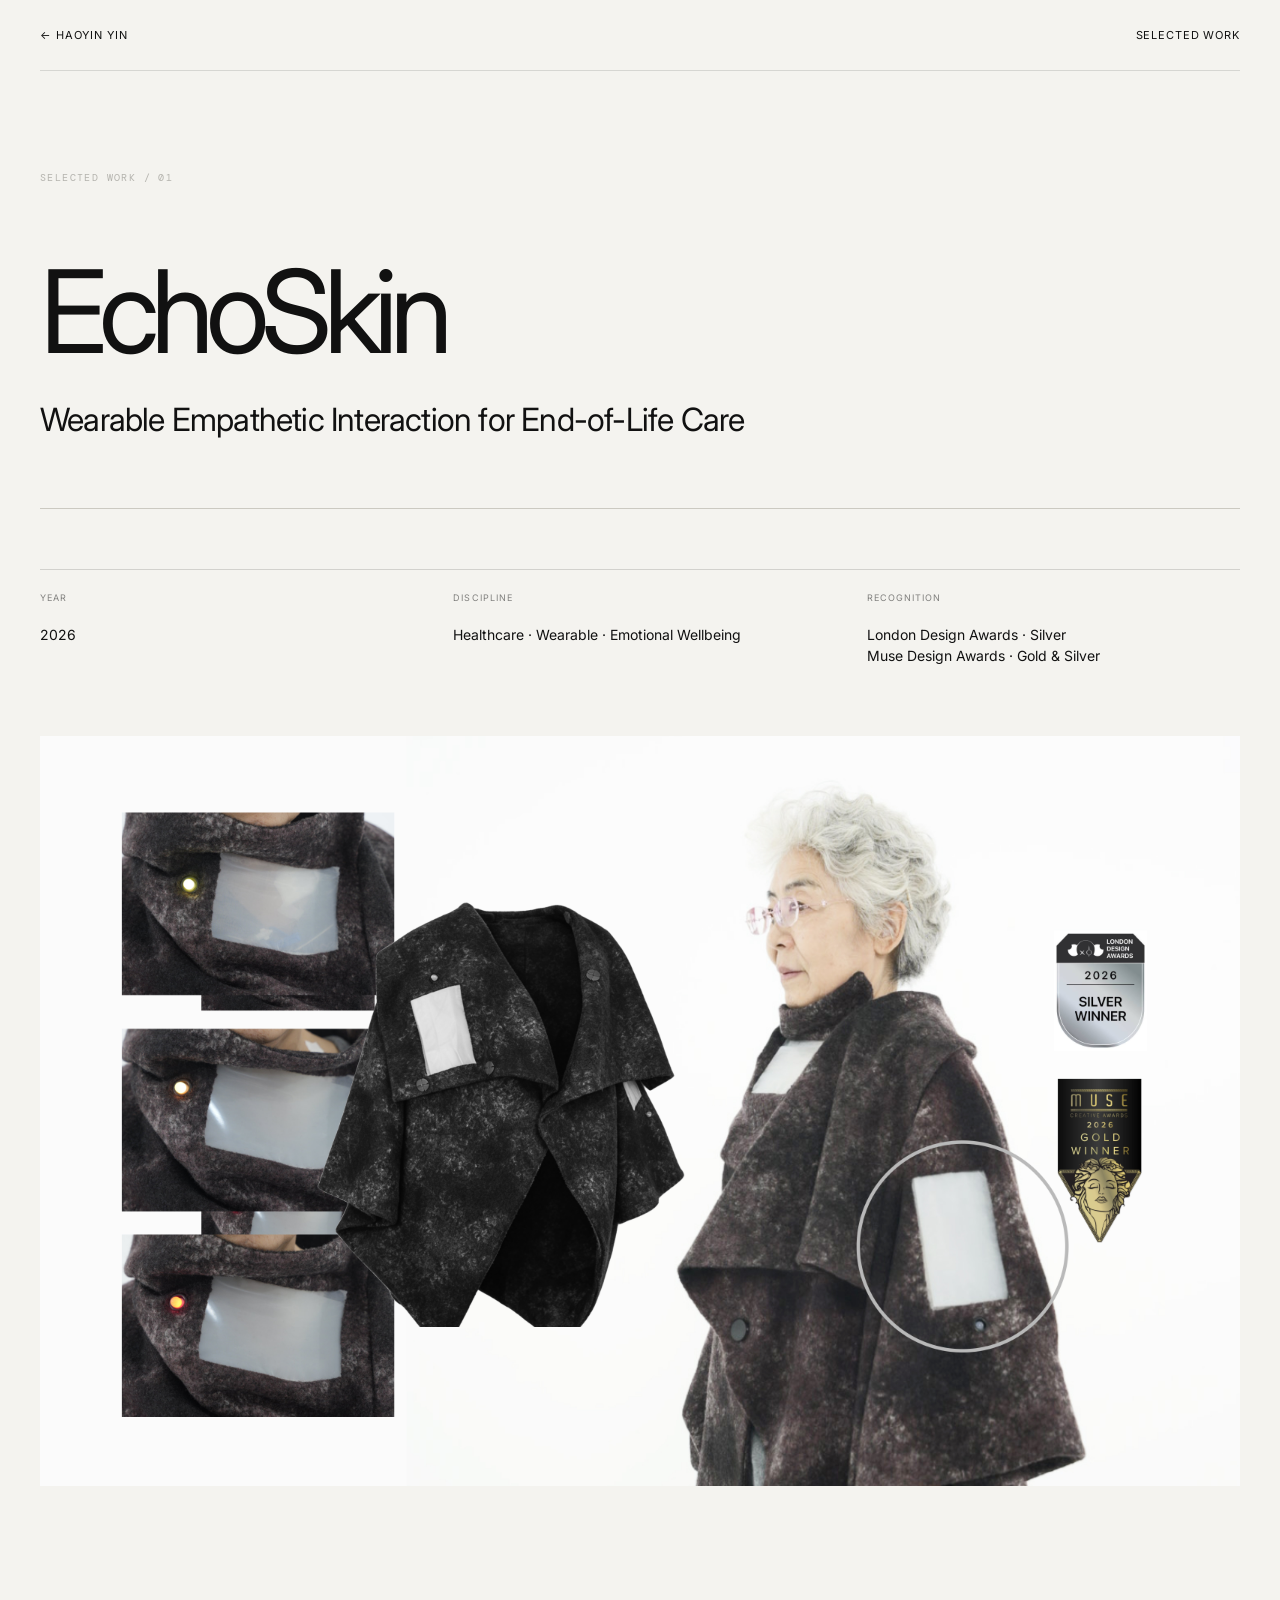
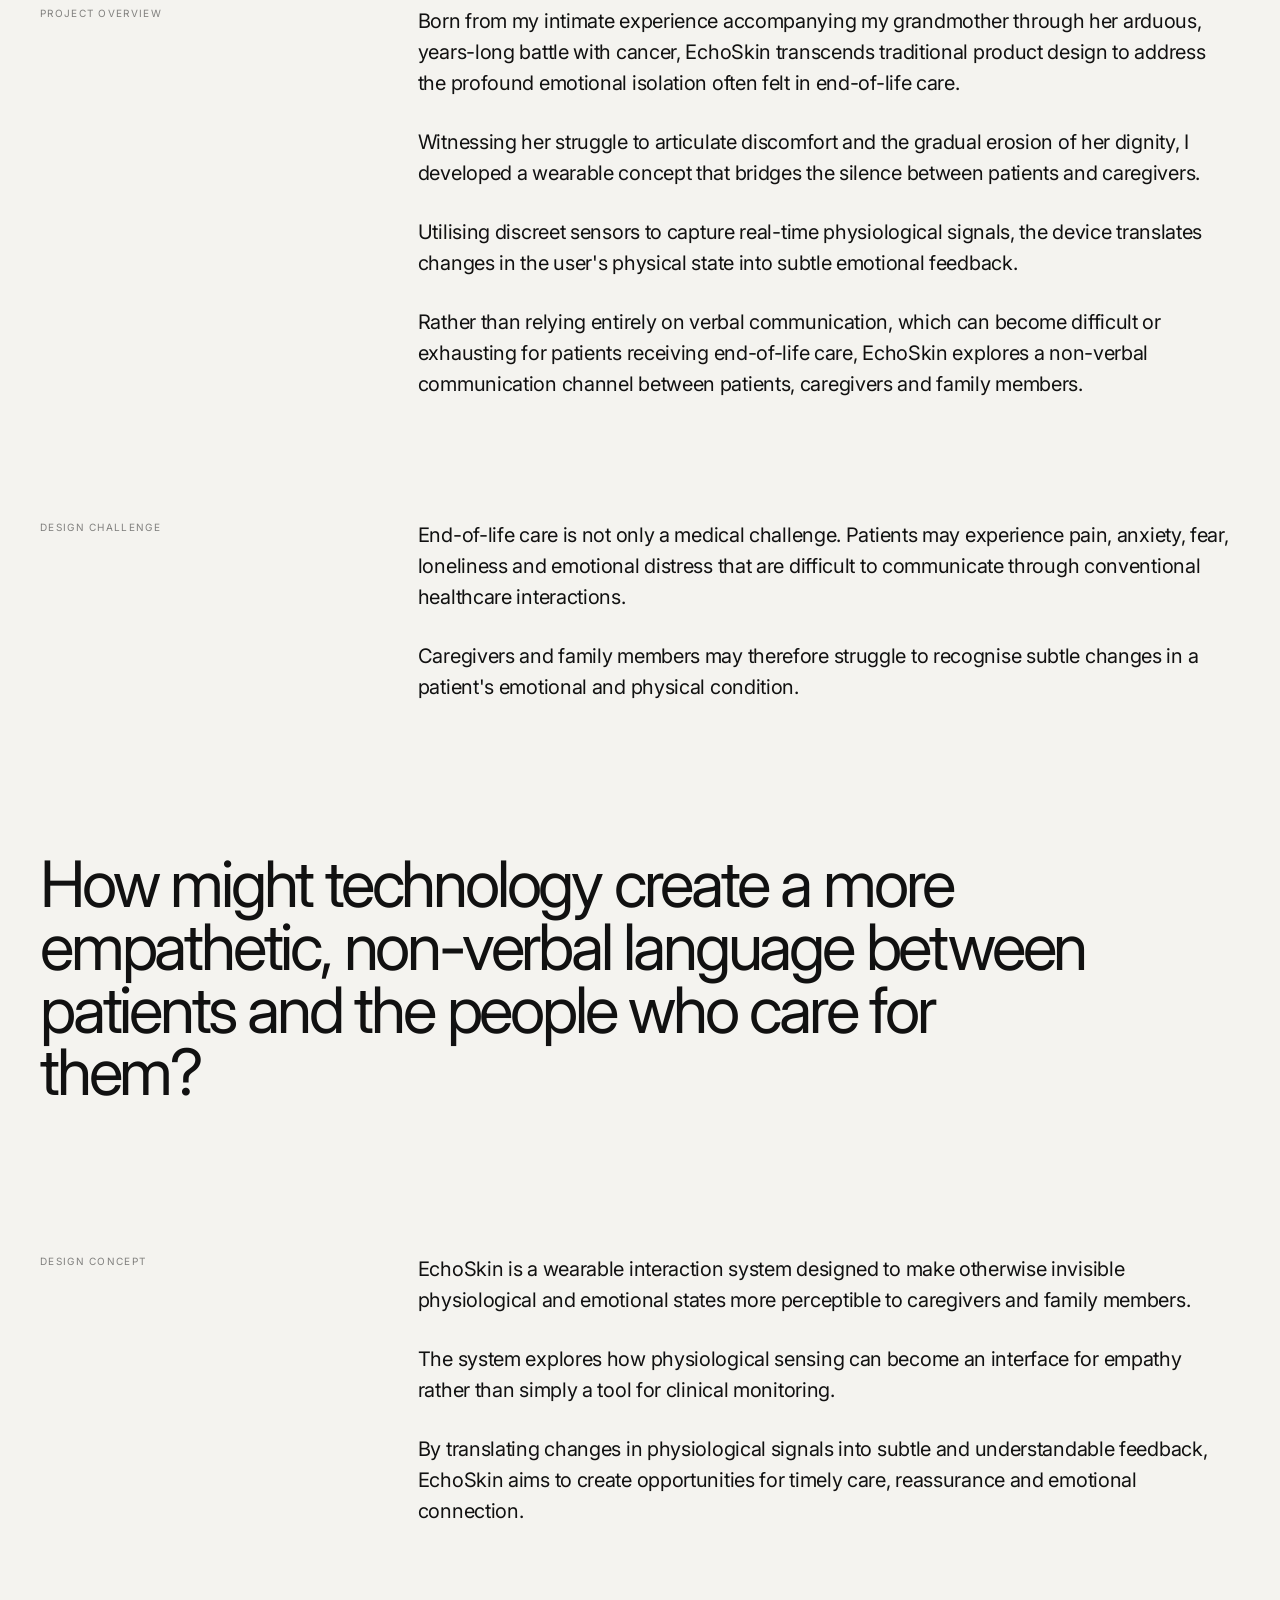
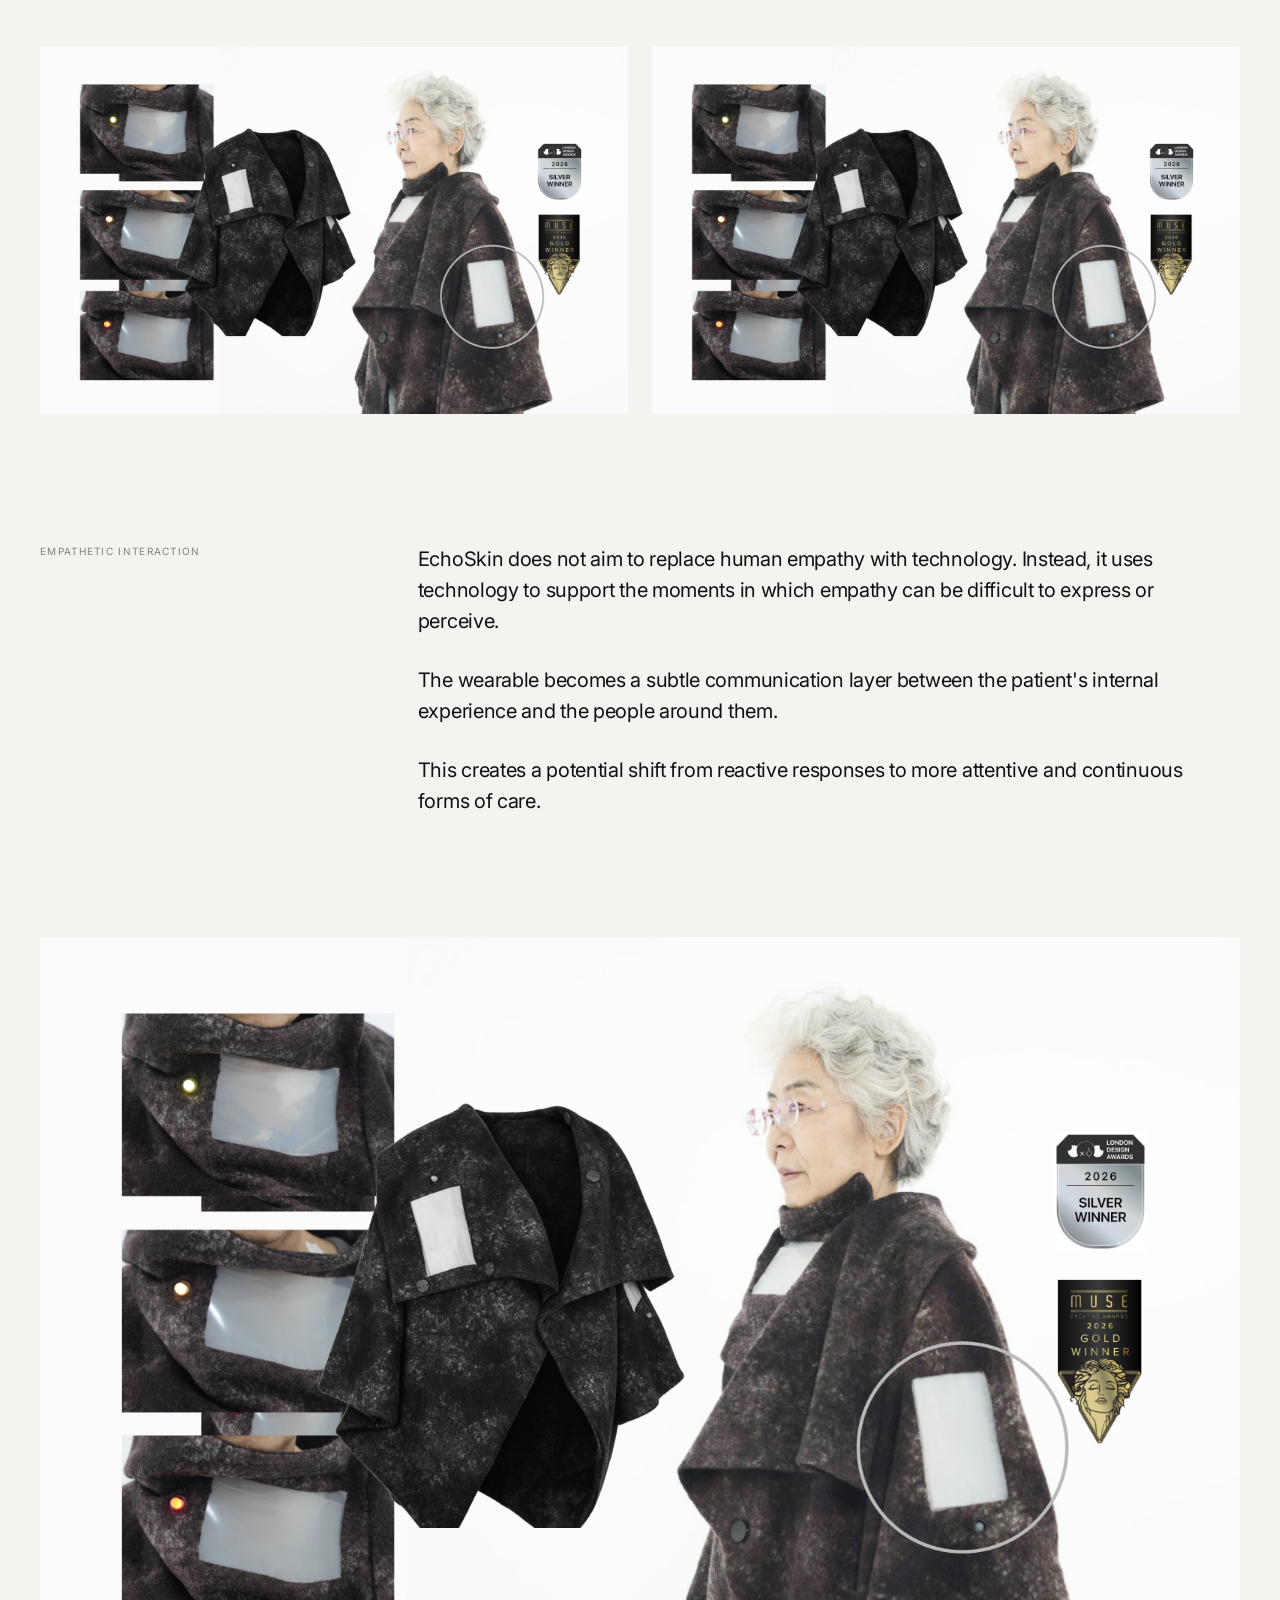
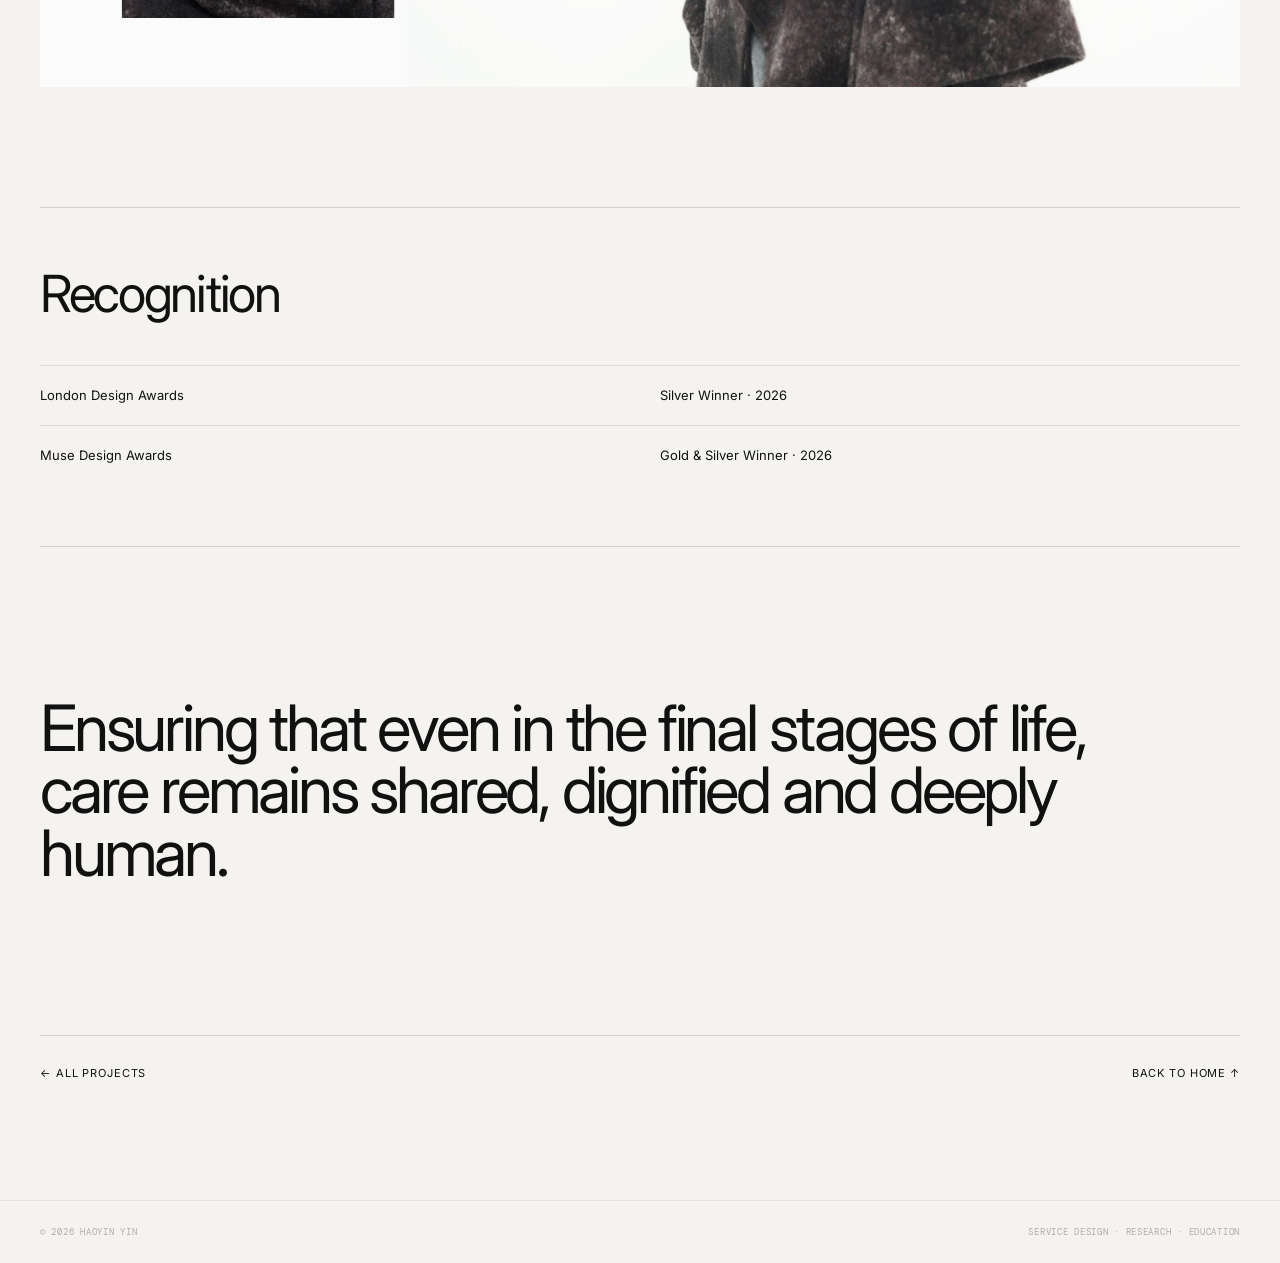
==== echoskin/index.html @ e7434b97 "Create index.html" ====
<!doctype html>
<html lang="en">

<head>

<meta charset="utf-8">

<meta name="viewport" content="width=device-width, initial-scale=1">

<title>EchoSkin — Haoyin Yin</title>

<meta
  name="description"
  content="EchoSkin — Wearable Empathetic Interaction for End-of-Life Care by Haoyin Yin."
>

<link rel="stylesheet" href="../styles.css">

<style>

/* =========================================================
   ECHOSKIN CASE STUDY
   ========================================================= */

* {
  box-sizing: border-box;
}

body {
  margin: 0;
}


/* =========================================================
   PAGE
   ========================================================= */

.case-study {
  max-width: 1440px;
  margin: 0 auto;
  padding: 0 40px 120px;
}


/* =========================================================
   NAVIGATION
   ========================================================= */

.case-nav {
  display: flex;
  justify-content: space-between;
  align-items: center;

  padding: 28px 0;

  border-bottom: 1px solid rgba(0,0,0,.12);
}

.case-nav a {
  color: inherit;
  text-decoration: none;

  font-size: 11px;
  letter-spacing: .08em;
  text-transform: uppercase;

  transition: opacity .25s ease;
}

.case-nav a:hover {
  opacity: .45;
}


/* =========================================================
   HERO
   ========================================================= */

.case-hero {
  padding: 100px 0 70px;
}

.case-label {
  margin: 0 0 28px;

  font-size: 10px;
  line-height: 1.4;

  letter-spacing: .14em;
  text-transform: uppercase;

  opacity: .5;
}

.case-title {
  max-width: 1100px;

  margin: 0;

  font-size: clamp(64px, 10vw, 150px);
  line-height: .86;

  font-weight: 400;

  letter-spacing: -.065em;
}

.case-subtitle {
  max-width: 760px;

  margin: 38px 0 0;

  font-size: clamp(22px, 2.5vw, 36px);
  line-height: 1.15;

  letter-spacing: -.025em;
}


/* =========================================================
   PROJECT META
   ========================================================= */

.case-meta {

  display: grid;

  grid-template-columns:
    repeat(3, minmax(0, 1fr));

  gap: 40px;

  padding-top: 22px;

  margin-bottom: 70px;

  border-top: 1px solid rgba(0,0,0,.14);
}

.case-meta-item span {

  display: block;

  margin-bottom: 10px;

  font-size: 9px;
  line-height: 1.4;

  letter-spacing: .12em;
  text-transform: uppercase;

  opacity: .5;
}

.case-meta-item p {

  margin: 0;

  font-size: 14px;
  line-height: 1.5;
}


/* =========================================================
   MAIN IMAGE
   ========================================================= */

.case-image {

  width: 100%;

  margin-bottom: 120px;

  overflow: hidden;

  background: #eee;
}

.case-image img {

  display: block;

  width: 100%;
  height: auto;
}


/* =========================================================
   CONTENT
   ========================================================= */

.case-content {

  display: grid;

  grid-template-columns:
    minmax(180px, .7fr)
    minmax(0, 2fr);

  gap: 90px;

  margin-bottom: 120px;
}

.case-heading {

  font-size: 10px;
  line-height: 1.4;

  letter-spacing: .13em;
  text-transform: uppercase;

  opacity: .5;
}

.case-body {

  max-width: 820px;
}

.case-body p {

  margin: 0 0 28px;

  font-size: 20px;
  line-height: 1.55;

  letter-spacing: -.015em;
}

.case-body p:last-child {
  margin-bottom: 0;
}


/* =========================================================
   LARGE STATEMENT
   ========================================================= */

.case-statement {

  max-width: 1050px;

  margin: 150px 0;

  font-size: clamp(36px, 5vw, 72px);
  line-height: .98;

  letter-spacing: -.05em;

  font-weight: 400;
}


/* =========================================================
   GALLERY
   ========================================================= */

.case-gallery {

  display: grid;

  grid-template-columns:
    repeat(2, minmax(0, 1fr));

  gap: 24px;

  margin: 80px 0 130px;
}

.case-gallery img {

  display: block;

  width: 100%;
  height: auto;

  background: #eee;
}


/* =========================================================
   FULL WIDTH IMAGE
   ========================================================= */

.case-full-image {

  width: 100%;

  margin: 120px 0;
}

.case-full-image img {

  display: block;

  width: 100%;
  height: auto;
}


/* =========================================================
   RECOGNITION
   ========================================================= */

.case-awards {

  padding: 60px 0;

  margin-top: 100px;

  border-top: 1px solid rgba(0,0,0,.14);
  border-bottom: 1px solid rgba(0,0,0,.14);
}

.case-awards h2 {

  margin: 0 0 45px;

  font-size: clamp(36px, 4vw, 58px);
  line-height: 1;

  font-weight: 400;

  letter-spacing: -.045em;
}

.case-award {

  display: grid;

  grid-template-columns:
    1fr 1fr;

  gap: 40px;

  padding: 20px 0;

  border-top: 1px solid rgba(0,0,0,.09);
}

.case-award span {

  font-size: 13px;
  line-height: 1.5;
}


/* =========================================================
   FOOTER NAVIGATION
   ========================================================= */

.case-footer-nav {

  display: flex;

  justify-content: space-between;
  align-items: center;

  margin-top: 130px;

  padding-top: 30px;

  border-top: 1px solid rgba(0,0,0,.14);
}

.case-footer-nav a {

  color: inherit;

  text-decoration: none;

  font-size: 11px;

  letter-spacing: .08em;
  text-transform: uppercase;

  transition: opacity .25s ease;
}

.case-footer-nav a:hover {
  opacity: .45;
}


/* =========================================================
   MOBILE
   ========================================================= */

@media (max-width: 800px) {

  .case-study {
    padding: 0 20px 80px;
  }

  .case-nav {
    padding: 22px 0;
  }

  .case-hero {
    padding: 65px 0 55px;
  }

  .case-title {
    font-size: clamp(58px, 18vw, 100px);
  }

  .case-subtitle {
    margin-top: 28px;
    font-size: 22px;
  }

  .case-meta {

    grid-template-columns: 1fr;

    gap: 24px;

    margin-bottom: 50px;
  }

  .case-content {

    grid-template-columns: 1fr;

    gap: 25px;

    margin-bottom: 80px;
  }

  .case-body p {
    font-size: 17px;
  }

  .case-statement {
    margin: 90px 0;

    font-size: 40px;
  }

  .case-gallery {
    grid-template-columns: 1fr;

    gap: 16px;

    margin: 60px 0 80px;
  }

  .case-full-image {
    margin: 80px 0;
  }

  .case-awards {
    margin-top: 80px;
  }

  .case-award {
    grid-template-columns: 1fr;
    gap: 8px;
  }

  .case-footer-nav {
    margin-top: 80px;
  }

}


/* =========================================================
   FOOTER
   ========================================================= */

footer {

  display: flex;

  justify-content: space-between;

  padding: 25px 40px;

  border-top: 1px solid rgba(0,0,0,.12);

  font-size: 9px;

  letter-spacing: .08em;

  text-transform: uppercase;

  opacity: .55;
}

@media (max-width: 800px) {

  footer {

    padding: 20px;

    flex-direction: column;

    gap: 8px;
  }

}

</style>

</head>


<body>


<main class="case-study">


<!-- =========================================================
     NAVIGATION
     ========================================================= -->

<nav class="case-nav">

  <a href="../index.html">
    ← HAOYIN YIN
  </a>

  <a href="../index.html#work">
    Selected Work
  </a>

</nav>


<!-- =========================================================
     HERO
     ========================================================= -->

<section class="case-hero">

  <p class="case-label">
    Selected Work / 01
  </p>

  <h1 class="case-title">
    EchoSkin
  </h1>

  <p class="case-subtitle">
    Wearable Empathetic Interaction for End-of-Life Care
  </p>

</section>


<!-- =========================================================
     PROJECT INFORMATION
     ========================================================= -->

<section class="case-meta">

  <div class="case-meta-item">

    <span>Year</span>

    <p>2026</p>

  </div>


  <div class="case-meta-item">

    <span>Discipline</span>

    <p>
      Healthcare · Wearable · Emotional Wellbeing
    </p>

  </div>


  <div class="case-meta-item">

    <span>Recognition</span>

    <p>
      London Design Awards · Silver<br>
      Muse Design Awards · Gold &amp; Silver
    </p>

  </div>

</section>


<!-- =========================================================
     HERO IMAGE
     ========================================================= -->

<div class="case-image">

  <img
    src="../assets/echoskin.jpg"
    alt="EchoSkin"
  >

</div>


<!-- =========================================================
     PROJECT OVERVIEW
     ========================================================= -->

<section class="case-content">

  <div class="case-heading">
    Project Overview
  </div>


  <div class="case-body">

    <p>
      Born from my intimate experience accompanying my grandmother through her arduous, years-long battle with cancer, EchoSkin transcends traditional product design to address the profound emotional isolation often felt in end-of-life care.
    </p>

    <p>
      Witnessing her struggle to articulate discomfort and the gradual erosion of her dignity, I developed a wearable concept that bridges the silence between patients and caregivers.
    </p>

    <p>
      Utilising discreet sensors to capture real-time physiological signals, the device translates changes in the user's physical state into subtle emotional feedback.
    </p>

    <p>
      Rather than relying entirely on verbal communication, which can become difficult or exhausting for patients receiving end-of-life care, EchoSkin explores a non-verbal communication channel between patients, caregivers and family members.
    </p>

  </div>

</section>


<!-- =========================================================
     DESIGN CHALLENGE
     ========================================================= -->

<section class="case-content">

  <div class="case-heading">
    Design Challenge
  </div>


  <div class="case-body">

    <p>
      End-of-life care is not only a medical challenge. Patients may experience pain, anxiety, fear, loneliness and emotional distress that are difficult to communicate through conventional healthcare interactions.
    </p>

    <p>
      Caregivers and family members may therefore struggle to recognise subtle changes in a patient's emotional and physical condition.
    </p>

  </div>

</section>


<!-- =========================================================
     KEY QUESTION
     ========================================================= -->

<p class="case-statement">

  How might technology create a more empathetic,
  non-verbal language between patients and the
  people who care for them?

</p>


<!-- =========================================================
     DESIGN CONCEPT
     ========================================================= -->

<section class="case-content">

  <div class="case-heading">
    Design Concept
  </div>


  <div class="case-body">

    <p>
      EchoSkin is a wearable interaction system designed to make otherwise invisible physiological and emotional states more perceptible to caregivers and family members.
    </p>

    <p>
      The system explores how physiological sensing can become an interface for empathy rather than simply a tool for clinical monitoring.
    </p>

    <p>
      By translating changes in physiological signals into subtle and understandable feedback, EchoSkin aims to create opportunities for timely care, reassurance and emotional connection.
    </p>

  </div>

</section>


<!-- =========================================================
     VISUAL DEVELOPMENT
     ========================================================= -->

<section class="case-gallery">

  <img
    src="../assets/echoskin.jpg"
    alt="EchoSkin design development"
  >

  <img
    src="../assets/echoskin.jpg"
    alt="EchoSkin wearable concept"
  >

</section>


<!-- =========================================================
     EMPATHETIC INTERACTION
     ========================================================= -->

<section class="case-content">

  <div class="case-heading">
    Empathetic Interaction
  </div>


  <div class="case-body">

    <p>
      EchoSkin does not aim to replace human empathy with technology. Instead, it uses technology to support the moments in which empathy can be difficult to express or perceive.
    </p>

    <p>
      The wearable becomes a subtle communication layer between the patient's internal experience and the people around them.
    </p>

    <p>
      This creates a potential shift from reactive responses to more attentive and continuous forms of care.
    </p>

  </div>

</section>


<!-- =========================================================
     FULL WIDTH VISUAL
     ========================================================= -->

<div class="case-full-image">

  <img
    src="../assets/echoskin.jpg"
    alt="EchoSkin final concept"
  >

</div>


<!-- =========================================================
     RECOGNITION
     ========================================================= -->

<section class="case-awards">

  <h2>
    Recognition
  </h2>


  <div class="case-award">

    <span>
      London Design Awards
    </span>

    <span>
      Silver Winner · 2026
    </span>

  </div>


  <div class="case-award">

    <span>
      Muse Design Awards
    </span>

    <span>
      Gold &amp; Silver Winner · 2026
    </span>

  </div>

</section>


<!-- =========================================================
     CLOSING STATEMENT
     ========================================================= -->

<p class="case-statement">

  Ensuring that even in the final stages of life,
  care remains shared, dignified and deeply human.

</p>


<!-- =========================================================
     FOOTER NAVIGATION
     ========================================================= -->

<div class="case-footer-nav">

  <a href="../index.html#work">
    ← All Projects
  </a>

  <a href="../index.html">
    Back to Home ↑
  </a>

</div>


</main>


<footer>

  <span>
    © <span id="year"></span> HAOYIN YIN
  </span>

  <span>
    Service Design · Research · Education
  </span>

</footer>


<script>

document.getElementById("year").textContent =
  new Date().getFullYear();

</script>


</body>

</html>
---- styles.css ----
@import url('https://fonts.googleapis.com/css2?family=DM+Mono:wght@400;500&family=Inter:wght@400;500;600;700&display=swap');
:root{--bg:#f4f3ef;--ink:#111;--muted:#77766f;--line:#cbc9c1;--pad:clamp(20px,4.5vw,72px)}
*{box-sizing:border-box}html{scroll-behavior:smooth}body{margin:0;background:var(--bg);color:var(--ink);font-family:Inter,Arial,sans-serif}a{color:inherit;text-decoration:none}
.header{position:sticky;top:0;z-index:20;display:flex;justify-content:space-between;align-items:center;padding:20px var(--pad);border-bottom:1px solid var(--line);background:rgba(244,243,239,.9);backdrop-filter:blur(14px)}.logo{font-size:13px;font-weight:700;letter-spacing:.08em}.header nav{display:flex;gap:26px;font:11px "DM Mono",monospace;text-transform:uppercase}.header nav a:hover,.link:hover{opacity:.55}
.hero{min-height:88vh;padding:clamp(90px,13vw,175px) var(--pad) 50px;border-bottom:1px solid var(--line);display:flex;flex-direction:column;justify-content:space-between}.label,.section-title span,.meta,.research-list>article>span,.timeline>div>span,.case-label{font:11px "DM Mono",monospace;letter-spacing:.06em;text-transform:uppercase;color:var(--muted)}
.hero h1{max-width:1180px;font-size:clamp(52px,8.2vw,122px);line-height:.92;letter-spacing:-.07em;font-weight:600;margin:48px 0 0}.hero-foot{display:flex;justify-content:space-between;align-items:end;gap:40px}.hero-foot p{max-width:570px;font-size:18px;line-height:1.45;margin:0}.hero-foot a,.link,.view{text-decoration:underline;text-underline-offset:5px;font-size:12px}
.section{padding:115px var(--pad);border-bottom:1px solid var(--line)}.section-title{display:grid;grid-template-columns:60px 1fr;margin-bottom:65px}.section-title h2{font-size:clamp(32px,4.4vw,58px);letter-spacing:-.045em;margin:0}.projects{display:grid;grid-template-columns:repeat(2,1fr);gap:90px 26px}
.project{display:block}.project-visual{aspect-ratio:4/3;background:#ddd;overflow:hidden;position:relative;margin-bottom:20px}.project-visual img{width:100%;height:100%;object-fit:cover;transition:transform .6s}.project:hover img{transform:scale(1.035)}.project-fallback{display:flex;align-items:flex-end;height:100%;padding:24px;font-size:clamp(30px,4vw,55px);letter-spacing:-.06em}.project-info .meta{display:flex;justify-content:space-between;gap:20px}.project-info h3{font-size:34px;letter-spacing:-.045em;margin:12px 0 3px}.project-info h4{font-size:16px;font-weight:500;margin:0 0 14px}.project-info p{max-width:650px;color:var(--muted);line-height:1.5;margin:0 0 18px}.view{font-size:11px}
.dark{background:#111;color:#f4f3ef}.dark .section-title span{color:#999}.research-intro{display:grid;grid-template-columns:1fr 1fr;gap:10vw;margin-bottom:80px}.research-intro h3{font-size:clamp(32px,4vw,58px);line-height:1;letter-spacing:-.05em;margin:0}.research-intro p{color:#aaa;line-height:1.6;max-width:540px;margin:0}.research-list{border-top:1px solid #444}.research-list article{display:grid;grid-template-columns:60px 1fr;gap:30px;padding:34px 0;border-bottom:1px solid #444}.research-list h3{font-size:28px;letter-spacing:-.035em;margin:0 0 10px}.research-list p{color:#aaa;line-height:1.5;max-width:650px;margin:0}
.two-col{display:grid;grid-template-columns:1.15fr .85fr;gap:10vw}.statement{font-size:clamp(30px,4.1vw,57px);line-height:1.02;letter-spacing:-.05em;margin:0}.body{color:var(--muted);line-height:1.6}.body p{margin-top:0;margin-bottom:24px}.timeline{display:grid;grid-template-columns:1fr 1fr;gap:10vw;border-top:1px solid var(--line);margin-top:110px;padding-top:30px}.timeline h3{font-size:18px;margin:40px 0 4px}.timeline p{color:var(--muted);margin:0}.teaching{background:#e2e1db}.cv{display:flex;justify-content:space-between;gap:60px;align-items:end}.cv h2{font-size:clamp(30px,4vw,55px);letter-spacing:-.045em;max-width:750px;margin:15px 0 0}.cv-links{display:flex;flex-direction:column;gap:14px;white-space:nowrap}.cv-links a{text-decoration:underline;text-underline-offset:5px}.contact-heading{font-size:clamp(48px,7.5vw,105px);line-height:.95;letter-spacing:-.065em;max-width:1100px;margin:75px 0}.contact-links{display:flex;gap:35px;flex-wrap:wrap}.contact-links a{text-decoration:underline;text-underline-offset:5px}
footer{display:flex;justify-content:space-between;padding:22px var(--pad);font:10px "DM Mono",monospace;text-transform:uppercase;color:var(--muted)}
/* Case studies */
.case-hero{padding:100px var(--pad) 80px;border-bottom:1px solid var(--line)}.case-back{font:11px "DM Mono",monospace;text-transform:uppercase;text-decoration:underline;text-underline-offset:5px}.case-hero h1{font-size:clamp(55px,9vw,125px);line-height:.9;letter-spacing:-.07em;max-width:1200px;margin:75px 0 35px}.case-subtitle{font-size:clamp(20px,2.3vw,30px);max-width:750px;line-height:1.3}.case-meta{display:flex;gap:45px;flex-wrap:wrap;margin-top:60px}.case-meta div{display:flex;flex-direction:column;gap:9px}.case-visual{margin:0 var(--pad);aspect-ratio:16/8;background:#ddd;display:flex;align-items:end;padding:30px;font-size:clamp(35px,6vw,80px);letter-spacing:-.06em}.case-visual img{width:100%;height:100%;object-fit:cover}.case-section{max-width:1150px;margin:auto;padding:100px var(--pad);border-bottom:1px solid var(--line)}.case-section h2{font-size:clamp(30px,4vw,52px);letter-spacing:-.045em;margin:0 0 35px}.case-section p{font-size:18px;line-height:1.65;color:#555;max-width:800px}.case-grid{display:grid;grid-template-columns:1fr 1fr;gap:70px}.case-grid h3{font-size:22px;margin:0 0 15px}.case-grid p{font-size:16px}.quote{font-size:clamp(30px,4vw,52px)!important;line-height:1.05!important;letter-spacing:-.04em;color:var(--ink)!important}.next-project{display:flex;justify-content:space-between;align-items:end;padding:80px var(--pad)}.next-project h2{font-size:clamp(38px,6vw,80px);letter-spacing:-.06em;margin:12px 0 0}.next-project a{text-decoration:underline;text-underline-offset:5px}
@media(max-width:720px){.header nav{gap:12px}.hero{min-height:80vh}.hero h1{margin-top:40px}.hero-foot,.cv{display:block}.hero-foot p{font-size:16px;margin-bottom:24px}.section{padding:78px var(--pad)}.section-title{grid-template-columns:38px 1fr;margin-bottom:45px}.projects,.research-intro,.two-col,.timeline,.case-grid{grid-template-columns:1fr;gap:55px}.projects{gap:65px}.project-info h3{font-size:29px}.research-intro{margin-bottom:55px}.research-list article{grid-template-columns:35px 1fr;gap:15px}.timeline{margin-top:70px}.cv-links{margin-top:35px}.contact-heading{margin:55px 0}.contact-links{flex-direction:column;gap:18px}footer{display:block;line-height:1.8}.case-hero{padding:65px var(--pad) 55px}.case-hero h1{margin:55px 0 25px}.case-visual{margin:0 var(--pad);aspect-ratio:4/3;padding:20px}.case-section{padding:70px var(--pad)}.next-project{display:block}.next-project a{display:inline-block;margin-top:25px}}
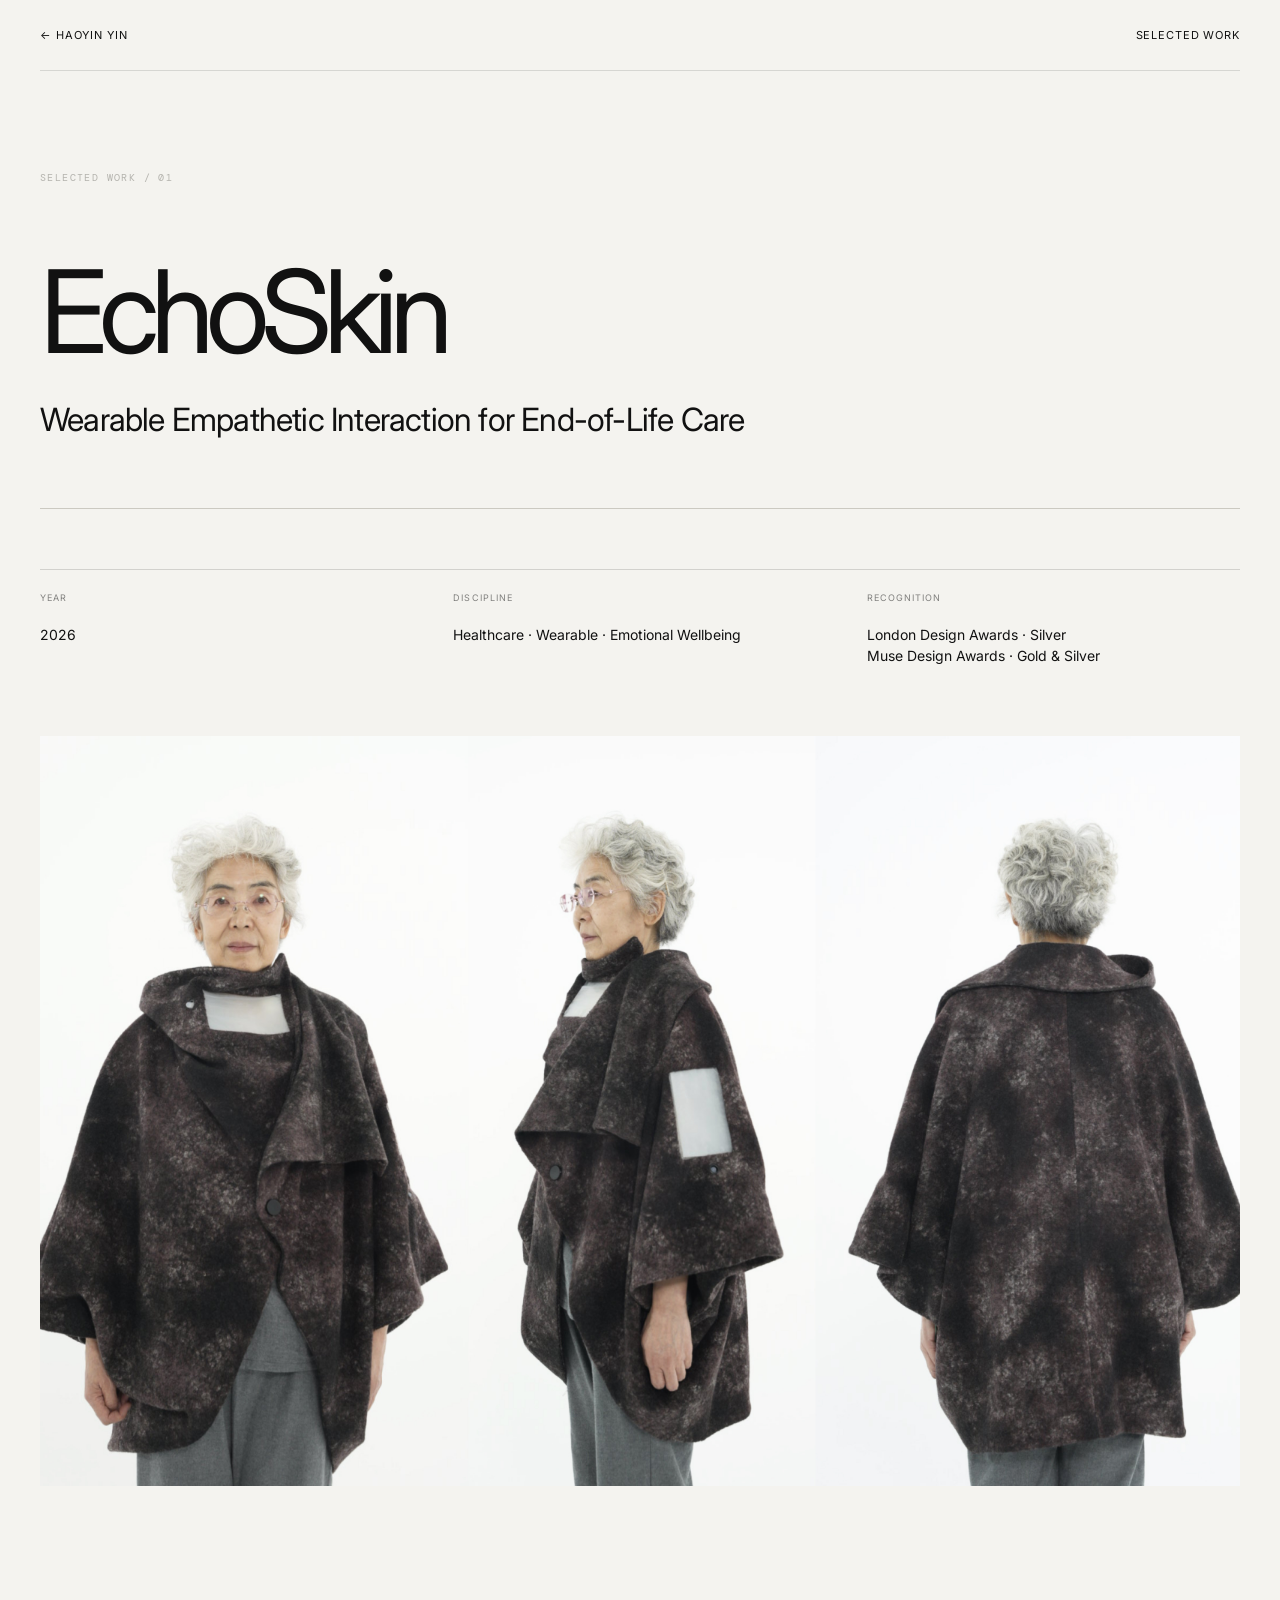
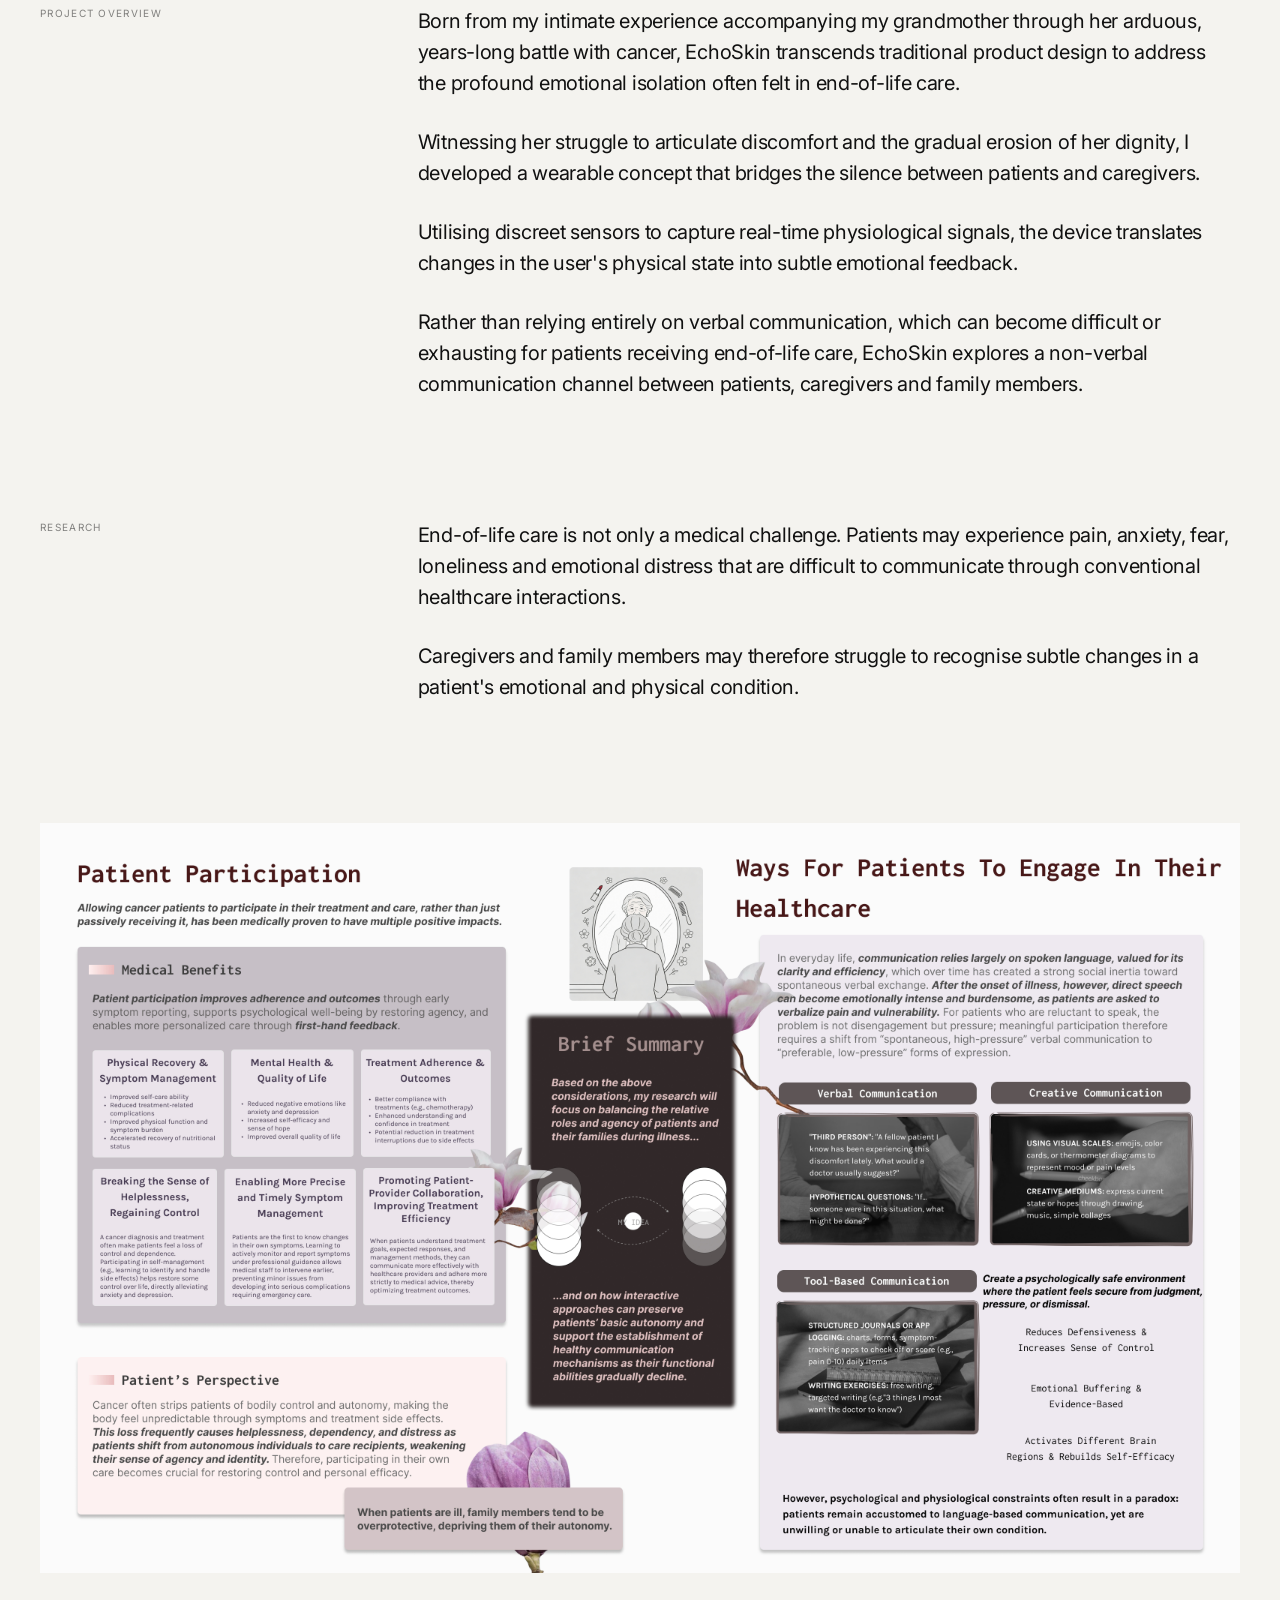
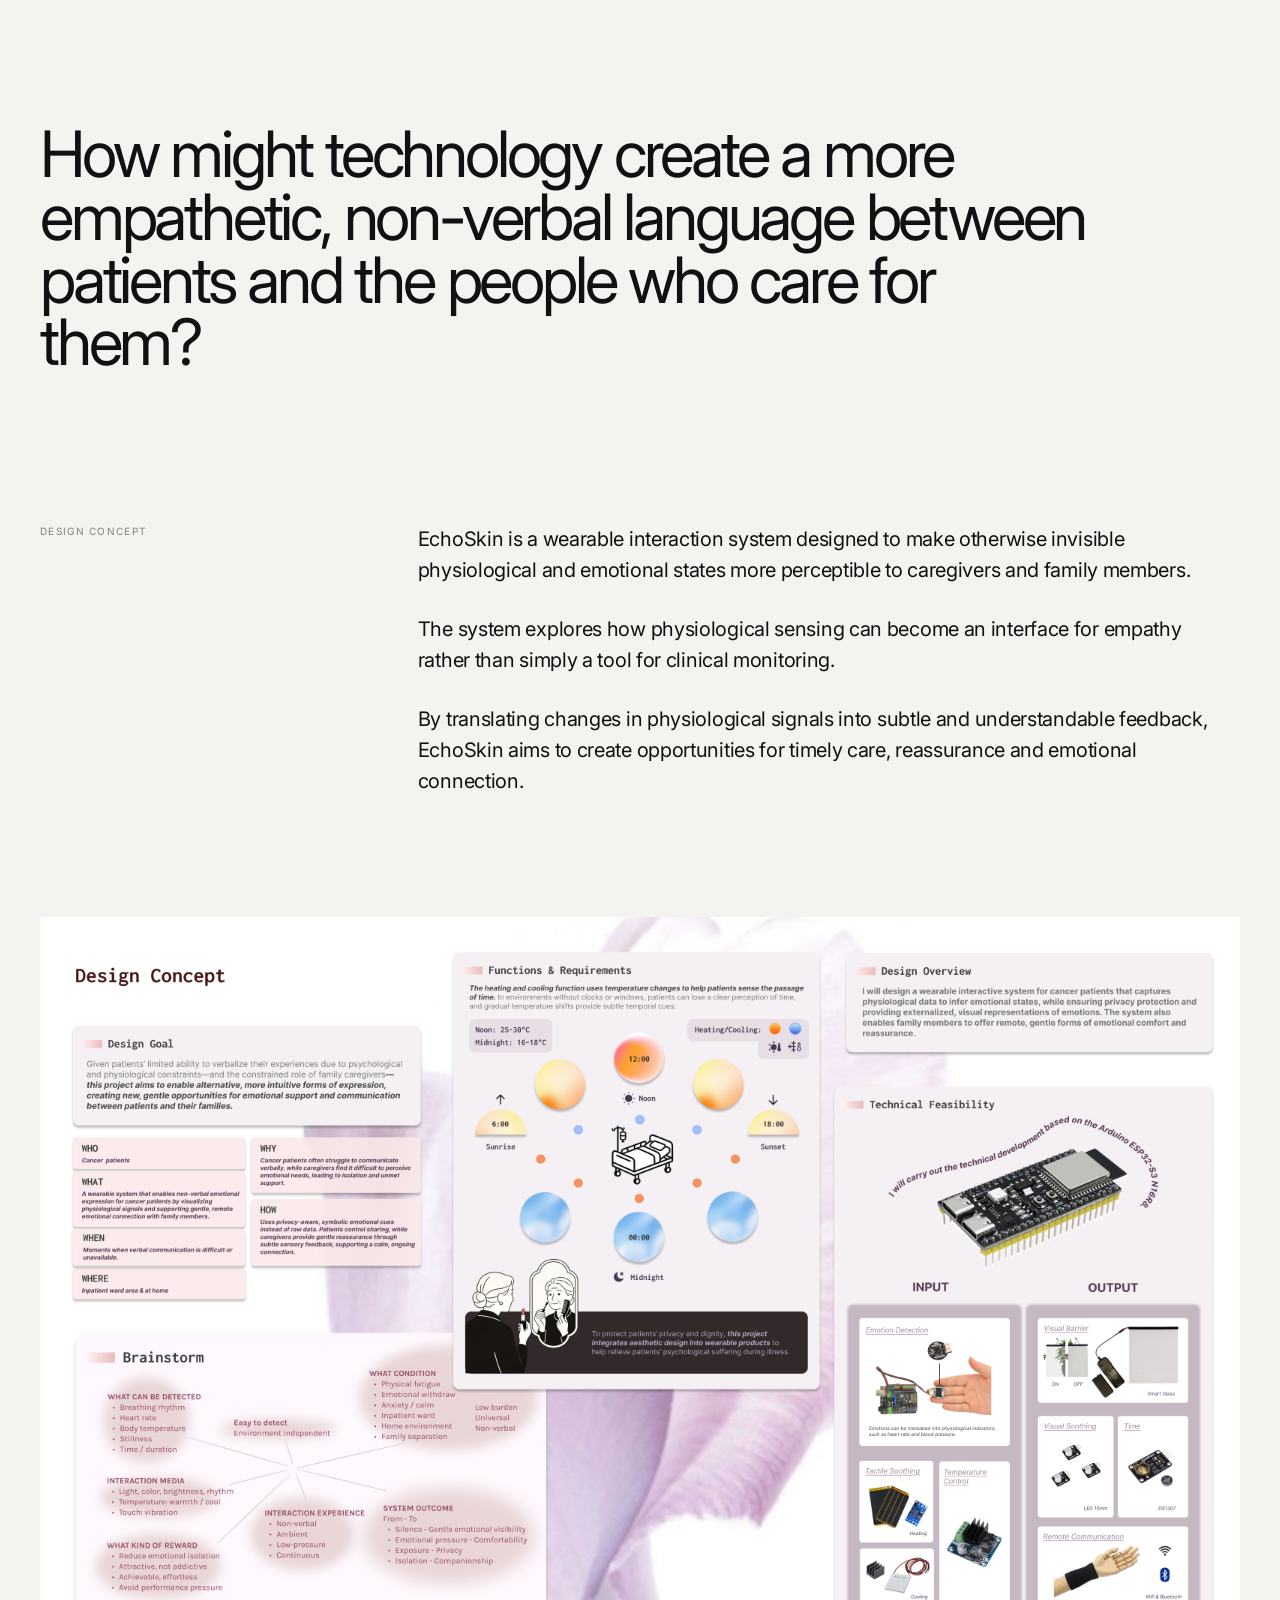
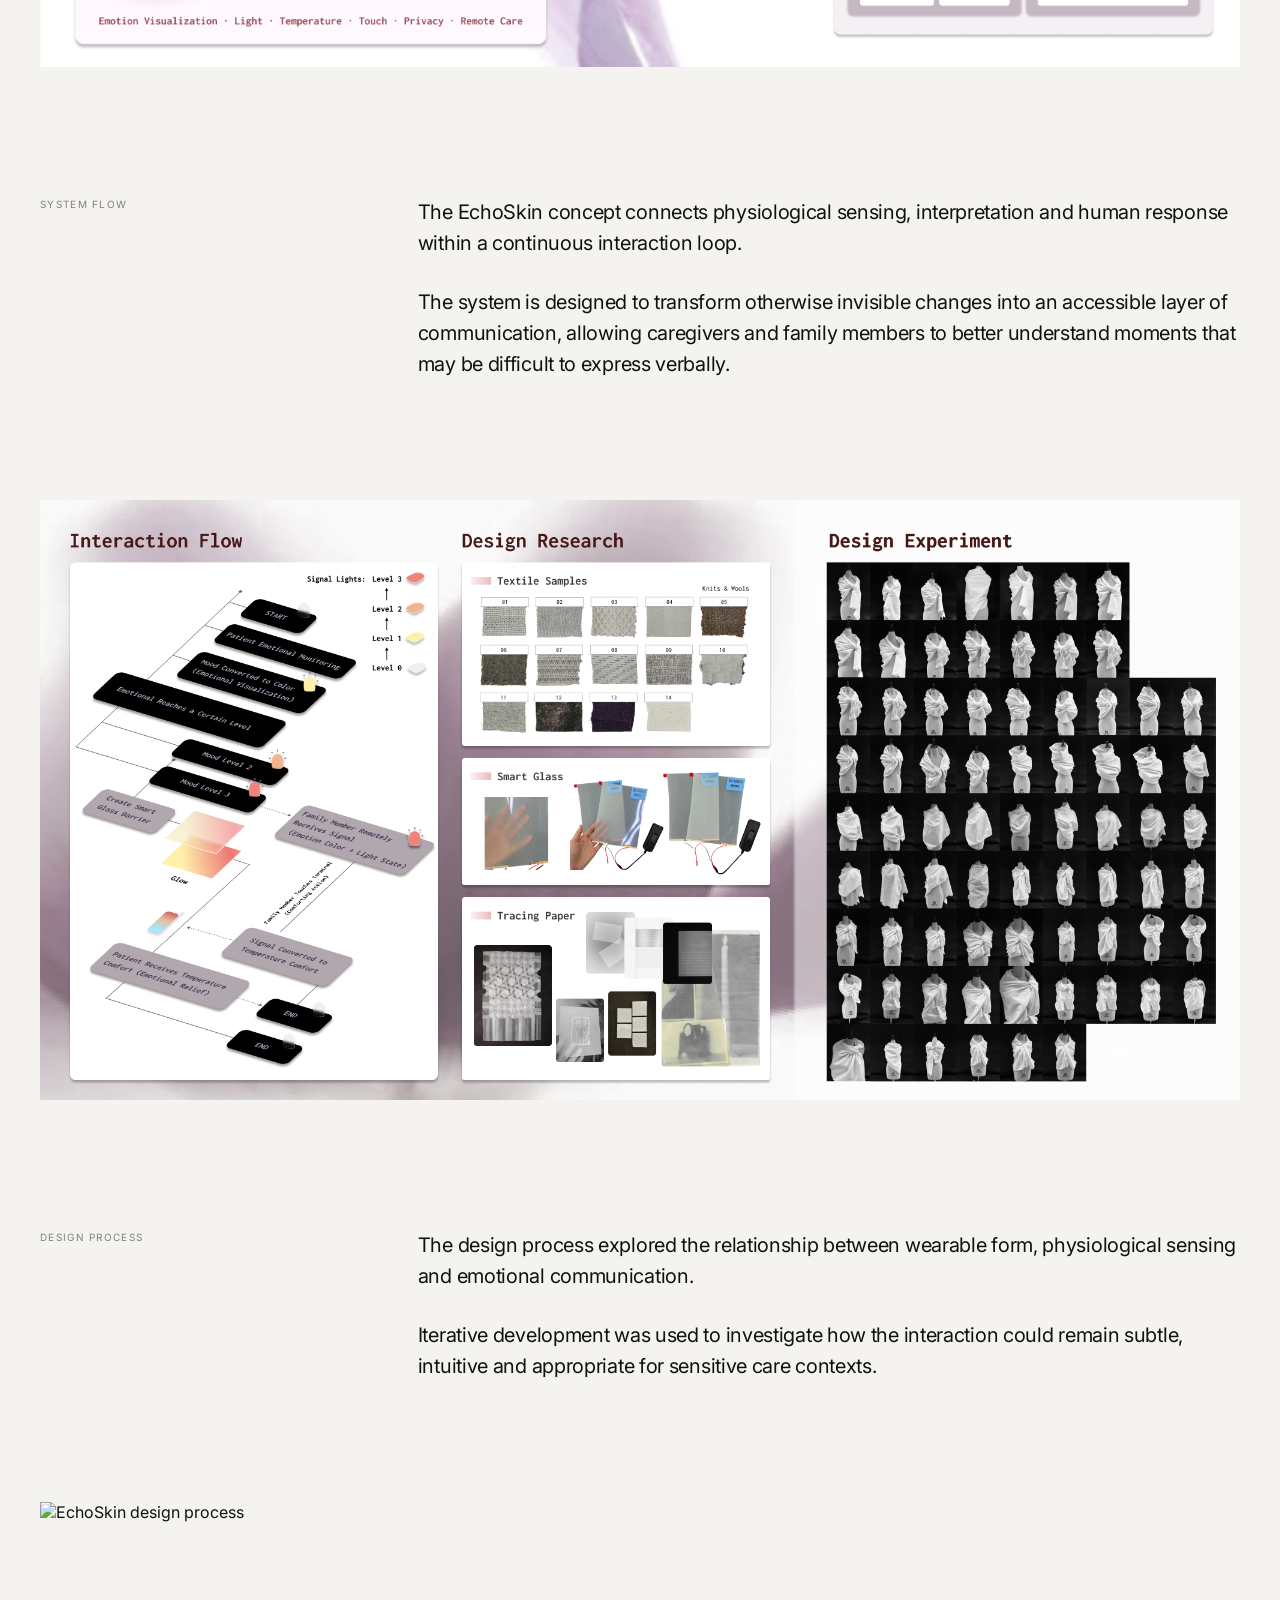
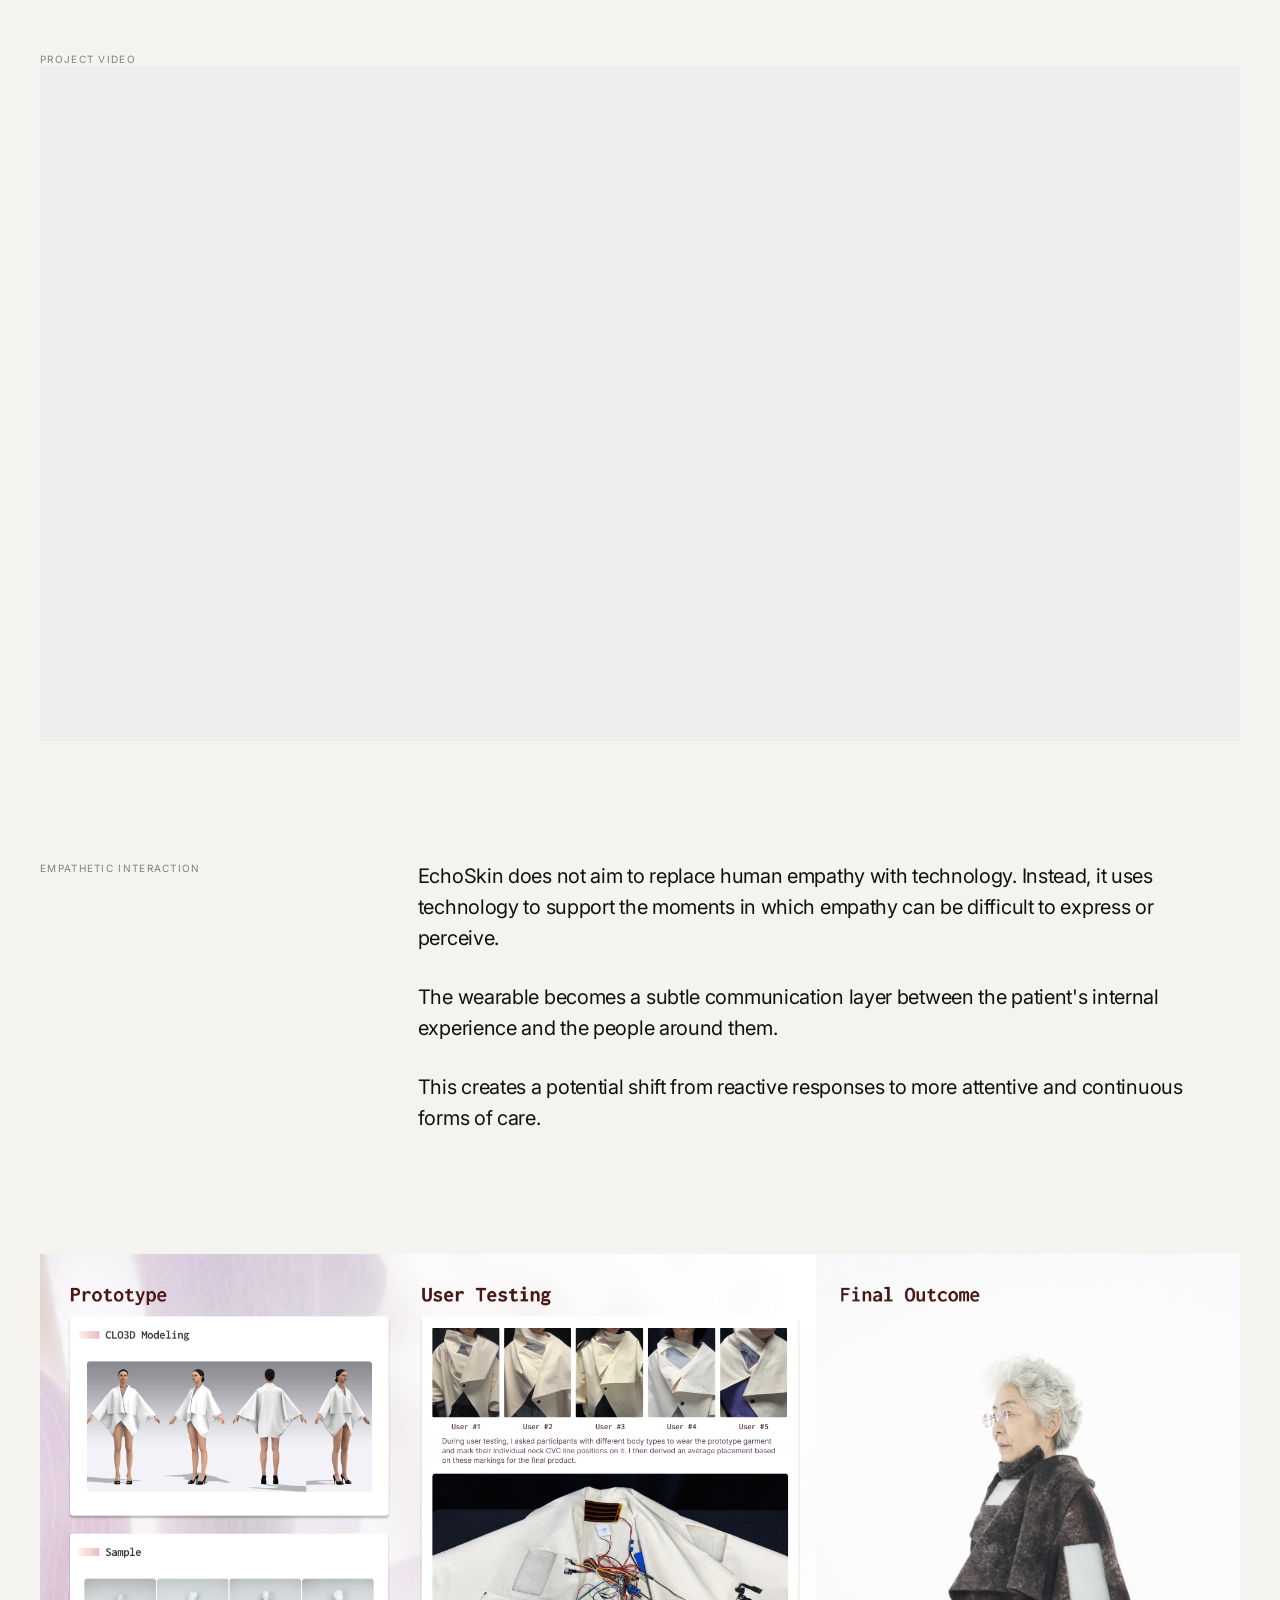
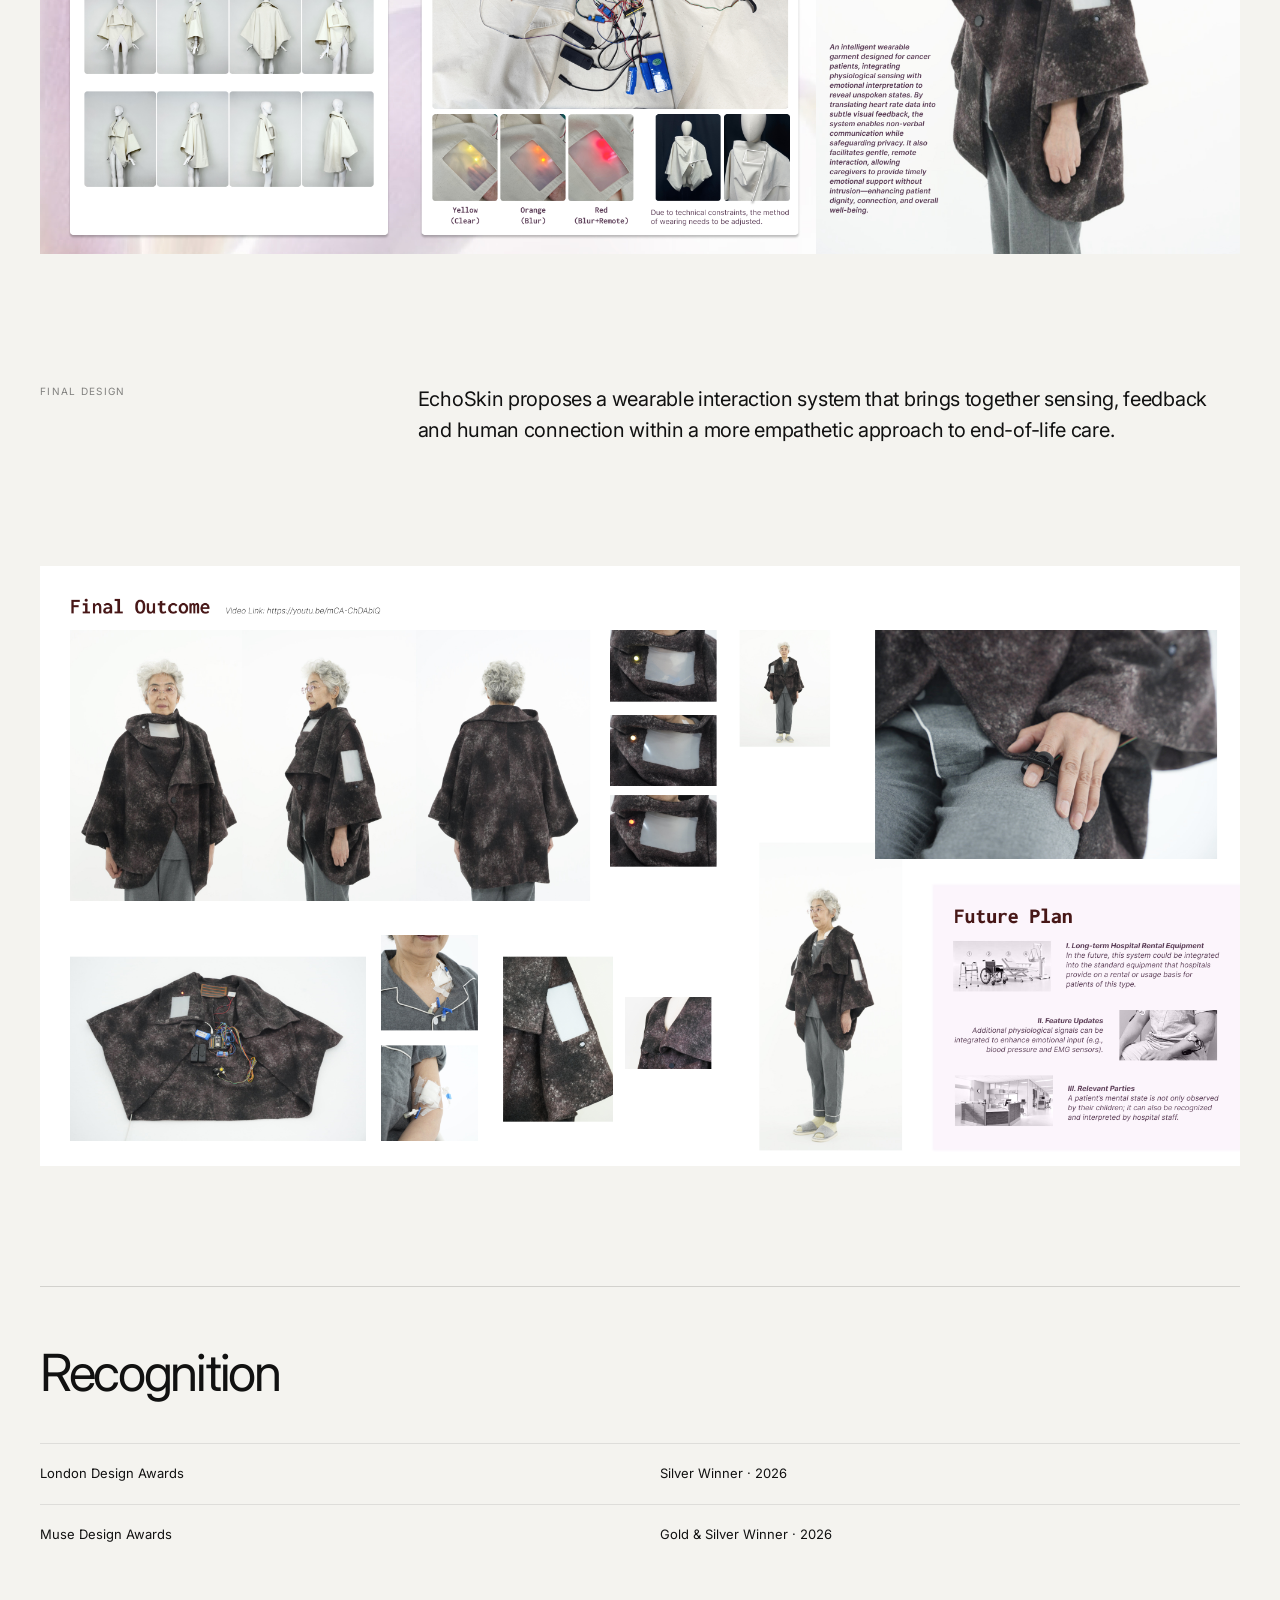
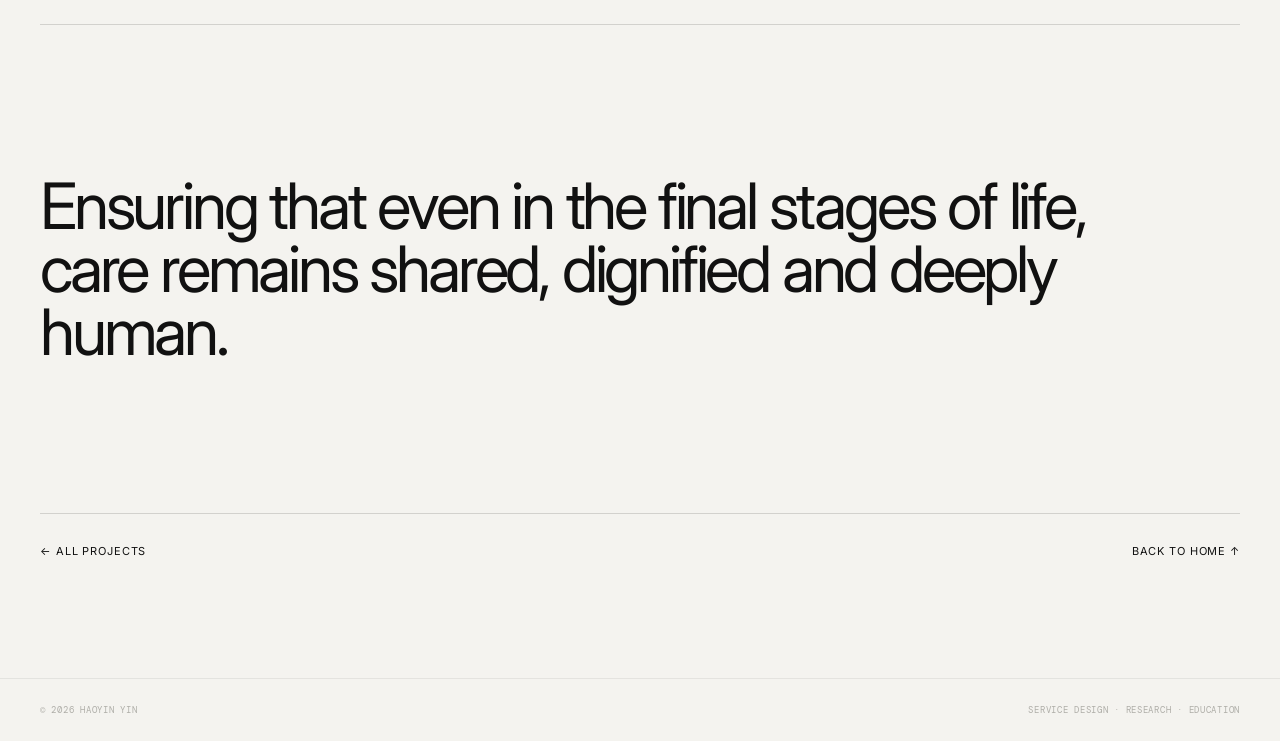
==== commit cc3125ba: "Refactor HTML structure and update image sources" ====
--- a/echoskin/index.html
+++ b/echoskin/index.html
@@ -50,20 +50,16 @@
   display: flex;
   justify-content: space-between;
   align-items: center;
-
   padding: 28px 0;
-
   border-bottom: 1px solid rgba(0,0,0,.12);
 }
 
 .case-nav a {
   color: inherit;
   text-decoration: none;
-
   font-size: 11px;
   letter-spacing: .08em;
   text-transform: uppercase;
-
   transition: opacity .25s ease;
 }
 
@@ -82,37 +78,27 @@
 
 .case-label {
   margin: 0 0 28px;
-
   font-size: 10px;
   line-height: 1.4;
-
   letter-spacing: .14em;
   text-transform: uppercase;
-
   opacity: .5;
 }
 
 .case-title {
   max-width: 1100px;
-
   margin: 0;
-
   font-size: clamp(64px, 10vw, 150px);
   line-height: .86;
-
   font-weight: 400;
-
   letter-spacing: -.065em;
 }
 
 .case-subtitle {
   max-width: 760px;
-
   margin: 38px 0 0;
-
   font-size: clamp(22px, 2.5vw, 36px);
   line-height: 1.15;
-
   letter-spacing: -.025em;
 }
 
@@ -122,64 +108,44 @@
    ========================================================= */
 
 .case-meta {
-
   display: grid;
-
-  grid-template-columns:
-    repeat(3, minmax(0, 1fr));
-
+  grid-template-columns: repeat(3, minmax(0, 1fr));
   gap: 40px;
-
   padding-top: 22px;
-
   margin-bottom: 70px;
-
   border-top: 1px solid rgba(0,0,0,.14);
 }
 
 .case-meta-item span {
-
   display: block;
-
   margin-bottom: 10px;
-
   font-size: 9px;
   line-height: 1.4;
-
   letter-spacing: .12em;
   text-transform: uppercase;
-
   opacity: .5;
 }
 
 .case-meta-item p {
-
   margin: 0;
-
   font-size: 14px;
   line-height: 1.5;
 }
 
 
 /* =========================================================
-   MAIN IMAGE
+   IMAGE
    ========================================================= */
 
 .case-image {
-
   width: 100%;
-
   margin-bottom: 120px;
-
   overflow: hidden;
-
   background: #eee;
 }
 
 .case-image img {
-
   display: block;
-
   width: 100%;
   height: auto;
 }
@@ -190,41 +156,28 @@
    ========================================================= */
 
 .case-content {
-
   display: grid;
-
-  grid-template-columns:
-    minmax(180px, .7fr)
-    minmax(0, 2fr);
-
+  grid-template-columns: minmax(180px, .7fr) minmax(0, 2fr);
   gap: 90px;
-
   margin-bottom: 120px;
 }
 
 .case-heading {
-
   font-size: 10px;
   line-height: 1.4;
-
   letter-spacing: .13em;
   text-transform: uppercase;
-
   opacity: .5;
 }
 
 .case-body {
-
   max-width: 820px;
 }
 
 .case-body p {
-
   margin: 0 0 28px;
-
   font-size: 20px;
   line-height: 1.55;
-
   letter-spacing: -.015em;
 }
 
@@ -238,64 +191,88 @@
    ========================================================= */
 
 .case-statement {
-
   max-width: 1050px;
-
   margin: 150px 0;
-
   font-size: clamp(36px, 5vw, 72px);
   line-height: .98;
-
   letter-spacing: -.05em;
-
   font-weight: 400;
 }
 
 
 /* =========================================================
-   GALLERY
-   ========================================================= */
-
-.case-gallery {
-
-  display: grid;
-
-  grid-template-columns:
-    repeat(2, minmax(0, 1fr));
-
-  gap: 24px;
-
-  margin: 80px 0 130px;
-}
-
-.case-gallery img {
-
+   SINGLE IMAGE
+   ========================================================= */
+
+.case-single-image {
+  width: 100%;
+  margin: 100px 0 130px;
+}
+
+.case-single-image img {
   display: block;
-
   width: 100%;
   height: auto;
-
-  background: #eee;
-}
-
-
-/* =========================================================
-   FULL WIDTH IMAGE
-   ========================================================= */
-
-.case-full-image {
-
-  width: 100%;
-
-  margin: 120px 0;
-}
-
-.case-full-image img {
-
+}
+
+
+/* =========================================================
+   TWO COLUMN GALLERY
+   ========================================================= */
+
+.case-gallery {
+  display: grid;
+  grid-template-columns: repeat(2, minmax(0, 1fr));
+  gap: 24px;
+  margin: 80px 0 130px;
+}
+
+.case-gallery img {
   display: block;
-
   width: 100%;
   height: auto;
+  background: #eee;
+}
+
+
+/* =========================================================
+   VIDEO
+   ========================================================= */
+
+.case-video {
+  margin: 120px 0;
+}
+
+.video-wrapper {
+  position: relative;
+  width: 100%;
+  aspect-ratio: 16 / 9;
+  overflow: hidden;
+  background: #eee;
+}
+
+.video-wrapper iframe {
+  position: absolute;
+  inset: 0;
+  width: 100%;
+  height: 100%;
+  border: 0;
+}
+
+
+/* =========================================================
+   FULL WIDTH IMAGE
+   ========================================================= */
+
+.case-full-image {
+  width: 100%;
+  margin: 120px 0;
+}
+
+.case-full-image img {
+  display: block;
+  width: 100%;
+  height: auto;
 }
 
 
@@ -304,43 +281,29 @@
    ========================================================= */
 
 .case-awards {
-
   padding: 60px 0;
-
   margin-top: 100px;
-
   border-top: 1px solid rgba(0,0,0,.14);
   border-bottom: 1px solid rgba(0,0,0,.14);
 }
 
 .case-awards h2 {
-
   margin: 0 0 45px;
-
   font-size: clamp(36px, 4vw, 58px);
   line-height: 1;
-
   font-weight: 400;
-
   letter-spacing: -.045em;
 }
 
 .case-award {
-
   display: grid;
-
-  grid-template-columns:
-    1fr 1fr;
-
+  grid-template-columns: 1fr 1fr;
   gap: 40px;
-
   padding: 20px 0;
-
   border-top: 1px solid rgba(0,0,0,.09);
 }
 
 .case-award span {
-
   font-size: 13px;
   line-height: 1.5;
 }
@@ -351,35 +314,41 @@
    ========================================================= */
 
 .case-footer-nav {
-
   display: flex;
-
   justify-content: space-between;
   align-items: center;
-
   margin-top: 130px;
-
   padding-top: 30px;
-
   border-top: 1px solid rgba(0,0,0,.14);
 }
 
 .case-footer-nav a {
-
   color: inherit;
-
   text-decoration: none;
-
   font-size: 11px;
-
   letter-spacing: .08em;
   text-transform: uppercase;
-
   transition: opacity .25s ease;
 }
 
 .case-footer-nav a:hover {
   opacity: .45;
+}
+
+
+/* =========================================================
+   FOOTER
+   ========================================================= */
+
+footer {
+  display: flex;
+  justify-content: space-between;
+  padding: 25px 40px;
+  border-top: 1px solid rgba(0,0,0,.12);
+  font-size: 9px;
+  letter-spacing: .08em;
+  text-transform: uppercase;
+  opacity: .55;
 }
 
 
@@ -411,20 +380,14 @@
   }
 
   .case-meta {
-
     grid-template-columns: 1fr;
-
     gap: 24px;
-
     margin-bottom: 50px;
   }
 
   .case-content {
-
     grid-template-columns: 1fr;
-
     gap: 25px;
-
     margin-bottom: 80px;
   }
 
@@ -434,16 +397,21 @@
 
   .case-statement {
     margin: 90px 0;
-
     font-size: 40px;
   }
 
   .case-gallery {
     grid-template-columns: 1fr;
-
     gap: 16px;
-
     margin: 60px 0 80px;
+  }
+
+  .case-single-image {
+    margin: 70px 0 80px;
+  }
+
+  .case-video {
+    margin: 80px 0;
   }
 
   .case-full-image {
@@ -463,40 +431,9 @@
     margin-top: 80px;
   }
 
-}
-
-
-/* =========================================================
-   FOOTER
-   ========================================================= */
-
-footer {
-
-  display: flex;
-
-  justify-content: space-between;
-
-  padding: 25px 40px;
-
-  border-top: 1px solid rgba(0,0,0,.12);
-
-  font-size: 9px;
-
-  letter-spacing: .08em;
-
-  text-transform: uppercase;
-
-  opacity: .55;
-}
-
-@media (max-width: 800px) {
-
   footer {
-
     padding: 20px;
-
     flex-direction: column;
-
     gap: 8px;
   }
 
@@ -508,7 +445,6 @@
 
 
 <body>
-
 
 <main class="case-study">
 
@@ -592,14 +528,14 @@
 
 
 <!-- =========================================================
-     HERO IMAGE
+     MAIN HERO IMAGE
      ========================================================= -->
 
 <div class="case-image">
 
   <img
-    src="../assets/echoskin.jpg"
-    alt="EchoSkin"
+    src="../assets/echoskin-mainhero.jpg"
+    alt="EchoSkin main hero"
   >
 
 </div>
@@ -615,7 +551,6 @@
     Project Overview
   </div>
 
-
   <div class="case-body">
 
     <p>
@@ -640,15 +575,14 @@
 
 
 <!-- =========================================================
-     DESIGN CHALLENGE
+     RESEARCH
      ========================================================= -->
 
 <section class="case-content">
 
   <div class="case-heading">
-    Design Challenge
-  </div>
-
+    Research
+  </div>
 
   <div class="case-body">
 
@@ -663,6 +597,20 @@
   </div>
 
 </section>
+
+
+<!-- =========================================================
+     RESEARCH IMAGE
+     ========================================================= -->
+
+<div class="case-single-image">
+
+  <img
+    src="../assets/echoskin-research.jpg"
+    alt="EchoSkin research"
+  >
+
+</div>
 
 
 <!-- =========================================================
@@ -688,7 +636,6 @@
     Design Concept
   </div>
 
-
   <div class="case-body">
 
     <p>
@@ -709,26 +656,123 @@
 
 
 <!-- =========================================================
-     VISUAL DEVELOPMENT
-     ========================================================= -->
-
-<section class="case-gallery">
+     CONCEPT IMAGE
+     ========================================================= -->
+
+<div class="case-single-image">
 
   <img
-    src="../assets/echoskin.jpg"
-    alt="EchoSkin design development"
+    src="../assets/echoskin-concept.jpg"
+    alt="EchoSkin design concept"
   >
 
+</div>
+
+
+<!-- =========================================================
+     SYSTEM FLOW
+     ========================================================= -->
+
+<section class="case-content">
+
+  <div class="case-heading">
+    System Flow
+  </div>
+
+  <div class="case-body">
+
+    <p>
+      The EchoSkin concept connects physiological sensing, interpretation and human response within a continuous interaction loop.
+    </p>
+
+    <p>
+      The system is designed to transform otherwise invisible changes into an accessible layer of communication, allowing caregivers and family members to better understand moments that may be difficult to express verbally.
+    </p>
+
+  </div>
+
+</section>
+
+
+<!-- =========================================================
+     FLOW IMAGE
+     ========================================================= -->
+
+<div class="case-single-image">
+
   <img
-    src="../assets/echoskin.jpg"
-    alt="EchoSkin wearable concept"
+    src="../assets/echoskin-flow.jpg"
+    alt="EchoSkin system flow"
   >
 
-</section>
-
-
-<!-- =========================================================
-     EMPATHETIC INTERACTION
+</div>
+
+
+<!-- =========================================================
+     DESIGN PROCESS
+     ========================================================= -->
+
+<section class="case-content">
+
+  <div class="case-heading">
+    Design Process
+  </div>
+
+  <div class="case-body">
+
+    <p>
+      The design process explored the relationship between wearable form, physiological sensing and emotional communication.
+    </p>
+
+    <p>
+      Iterative development was used to investigate how the interaction could remain subtle, intuitive and appropriate for sensitive care contexts.
+    </p>
+
+  </div>
+
+</section>
+
+
+<!-- =========================================================
+     PROCESS IMAGE
+     ========================================================= -->
+
+<div class="case-single-image">
+
+  <img
+    src="../assets/echoskin-process.jpg"
+    alt="EchoSkin design process"
+  >
+
+</div>
+
+
+<!-- =========================================================
+     PROJECT VIDEO
+     ========================================================= -->
+
+<section class="case-video">
+
+  <div class="case-heading">
+    Project Video
+  </div>
+
+  <div class="video-wrapper">
+
+    <iframe
+      src="https://www.youtube.com/embed/I15xWBN8jhc"
+      title="EchoSkin Project Video"
+      allow="accelerometer; autoplay; clipboard-write; encrypted-media; gyroscope; picture-in-picture; web-share"
+      allowfullscreen>
+    </iframe>
+
+  </div>
+
+</section>
+
+
+<!-- =========================================================
+     PROTOTYPE / EMPATHETIC INTERACTION
      ========================================================= -->
 
 <section class="case-content">
@@ -737,7 +781,6 @@
     Empathetic Interaction
   </div>
 
-
   <div class="case-body">
 
     <p>
@@ -758,14 +801,49 @@
 
 
 <!-- =========================================================
-     FULL WIDTH VISUAL
+     PROTOTYPE IMAGE
+     ========================================================= -->
+
+<div class="case-single-image">
+
+  <img
+    src="../assets/echoskin-prototype.jpg"
+    alt="EchoSkin prototype"
+  >
+
+</div>
+
+
+<!-- =========================================================
+     FINAL DESIGN
+     ========================================================= -->
+
+<section class="case-content">
+
+  <div class="case-heading">
+    Final Design
+  </div>
+
+  <div class="case-body">
+
+    <p>
+      EchoSkin proposes a wearable interaction system that brings together sensing, feedback and human connection within a more empathetic approach to end-of-life care.
+    </p>
+
+  </div>
+
+</section>
+
+
+<!-- =========================================================
+     FINAL IMAGE
      ========================================================= -->
 
 <div class="case-full-image">
 
   <img
-    src="../assets/echoskin.jpg"
-    alt="EchoSkin final concept"
+    src="../assets/echoskin-final.jpg"
+    alt="EchoSkin final design"
   >
 
 </div>
@@ -842,6 +920,10 @@
 </main>
 
 
+<!-- =========================================================
+     FOOTER
+     ========================================================= -->
+
 <footer>
 
   <span>
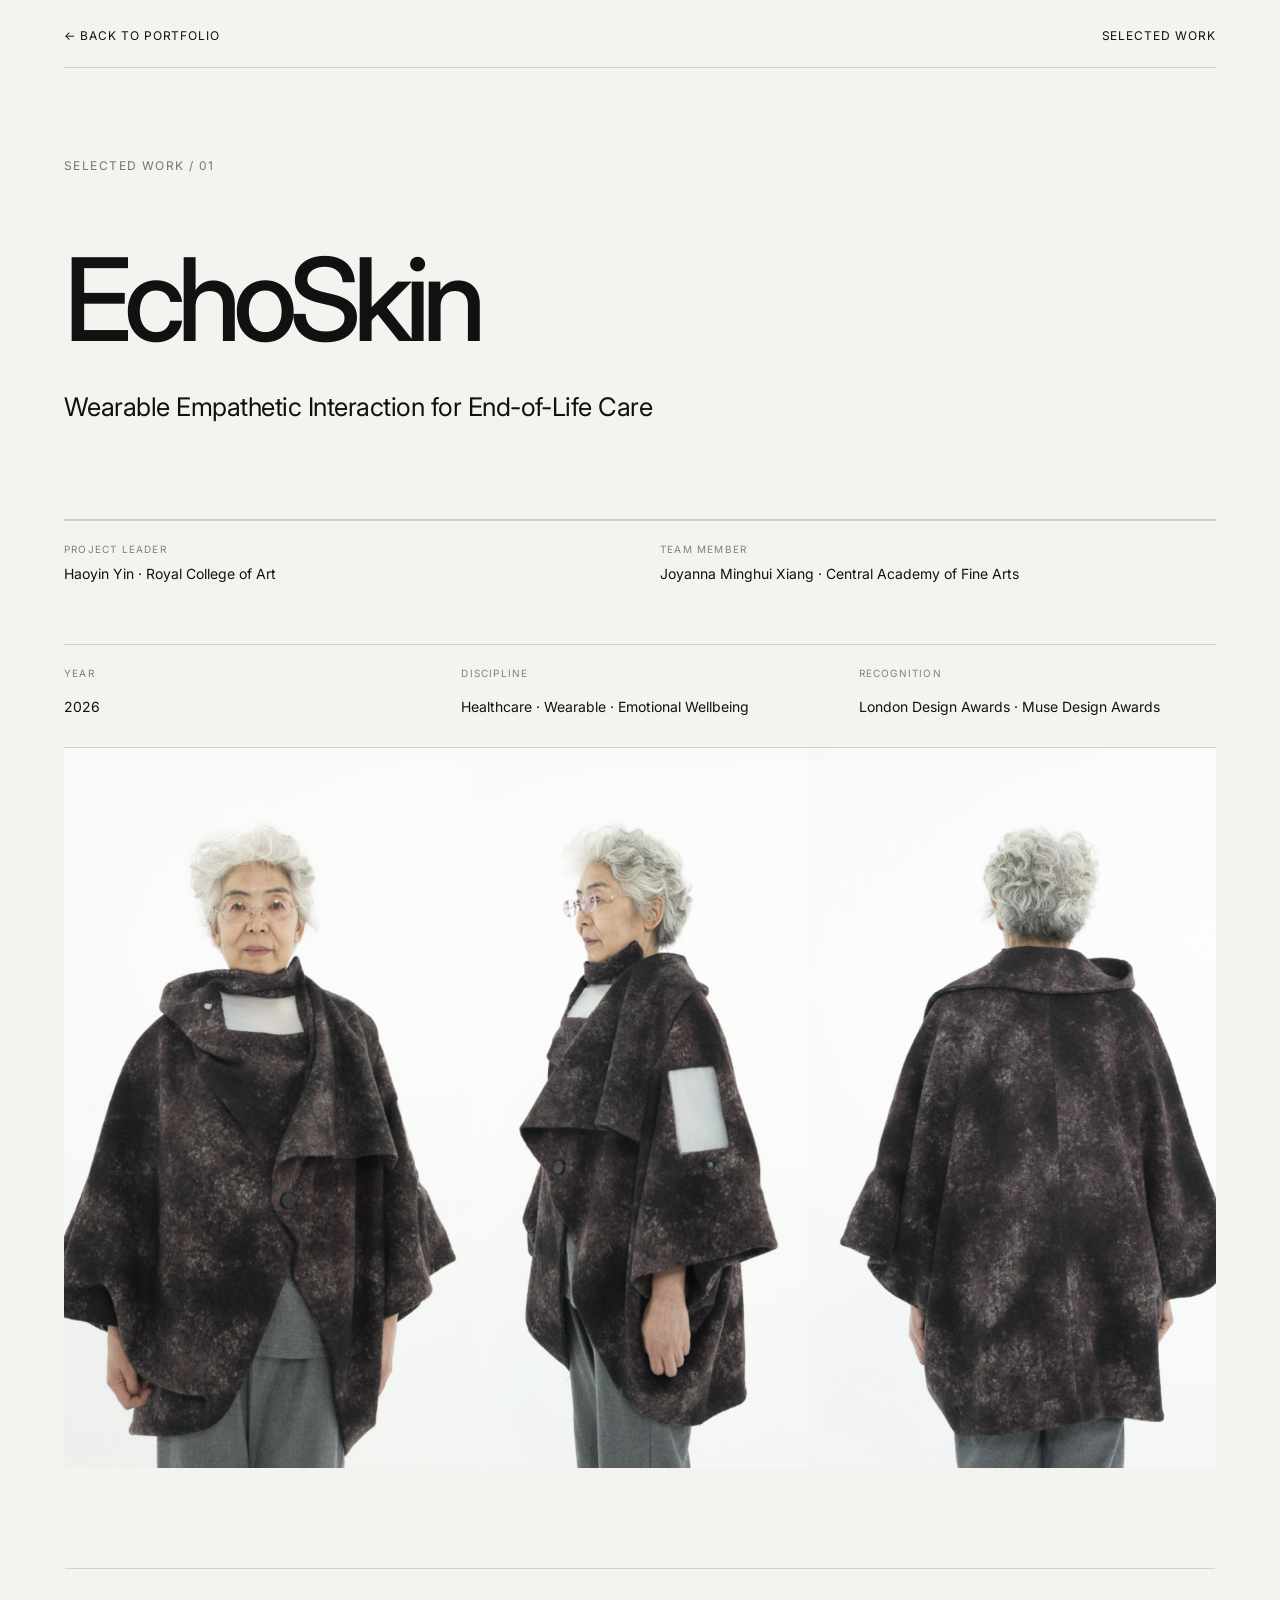
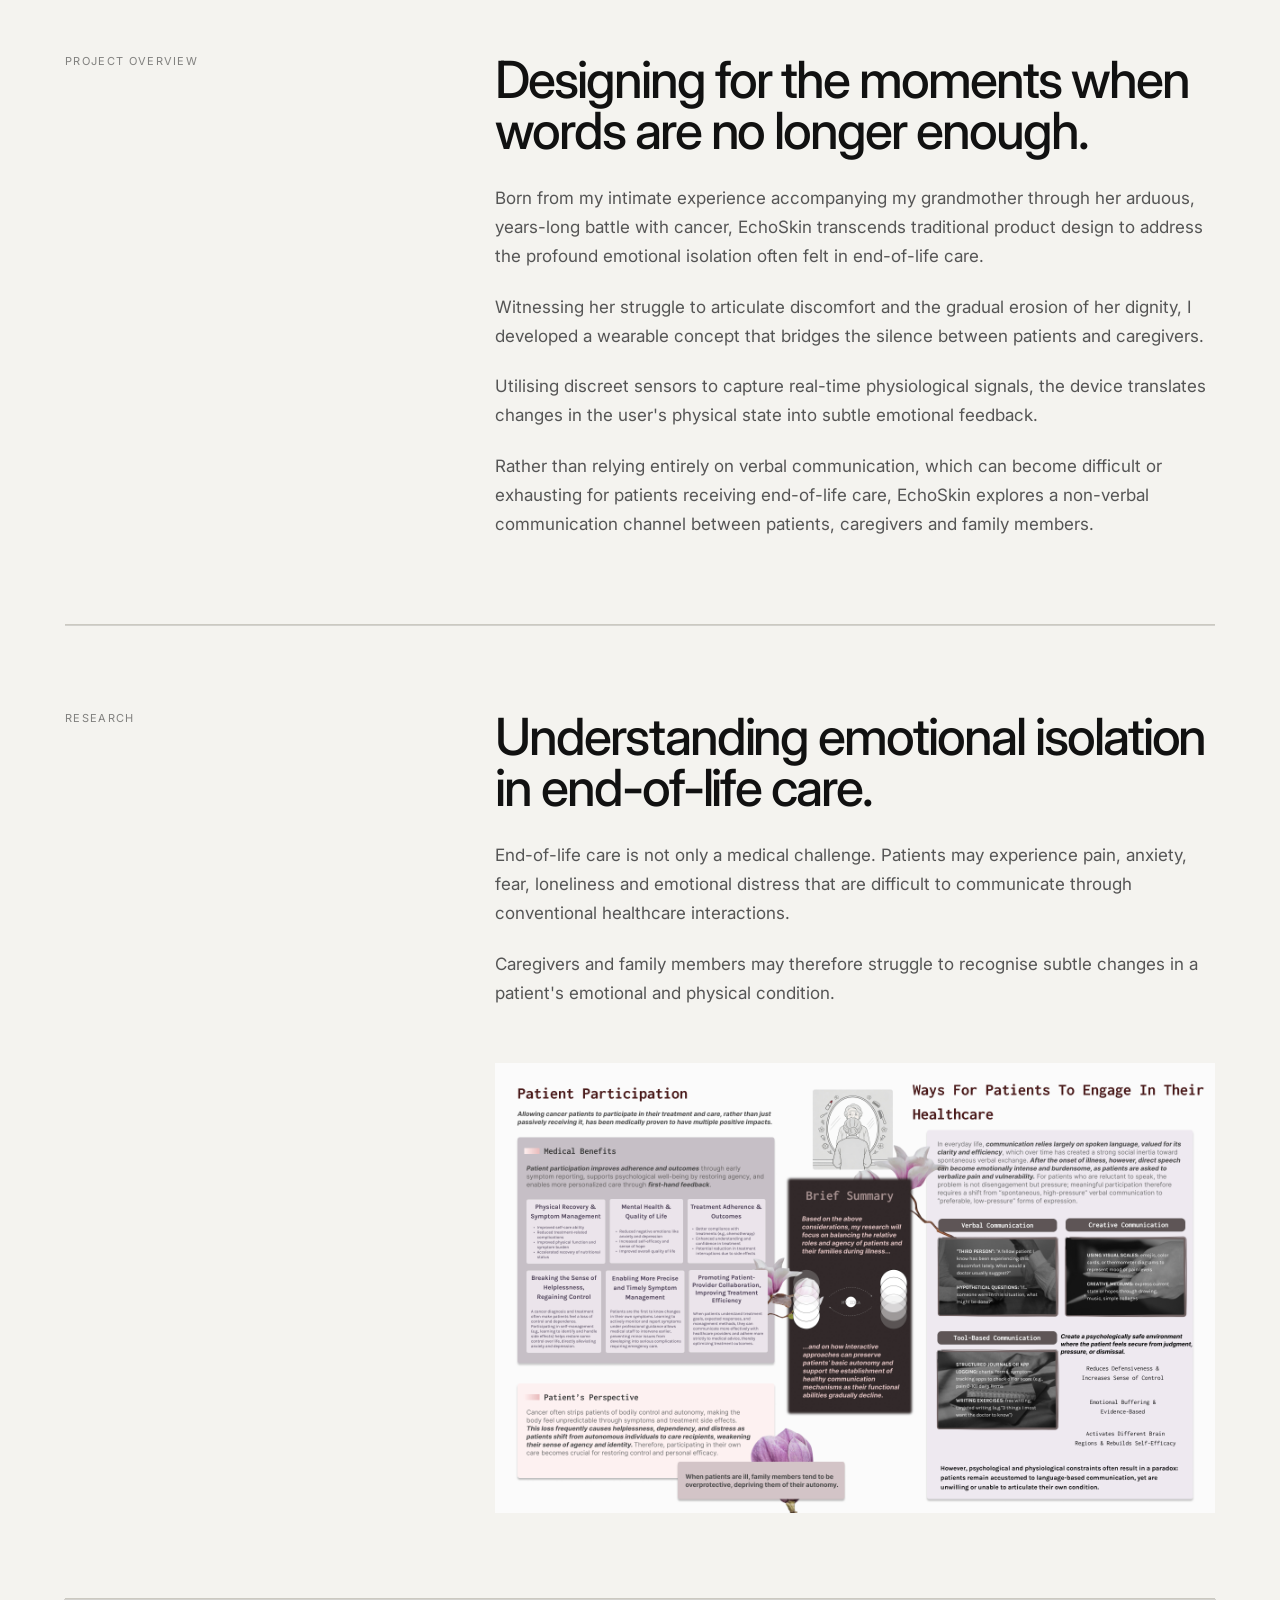
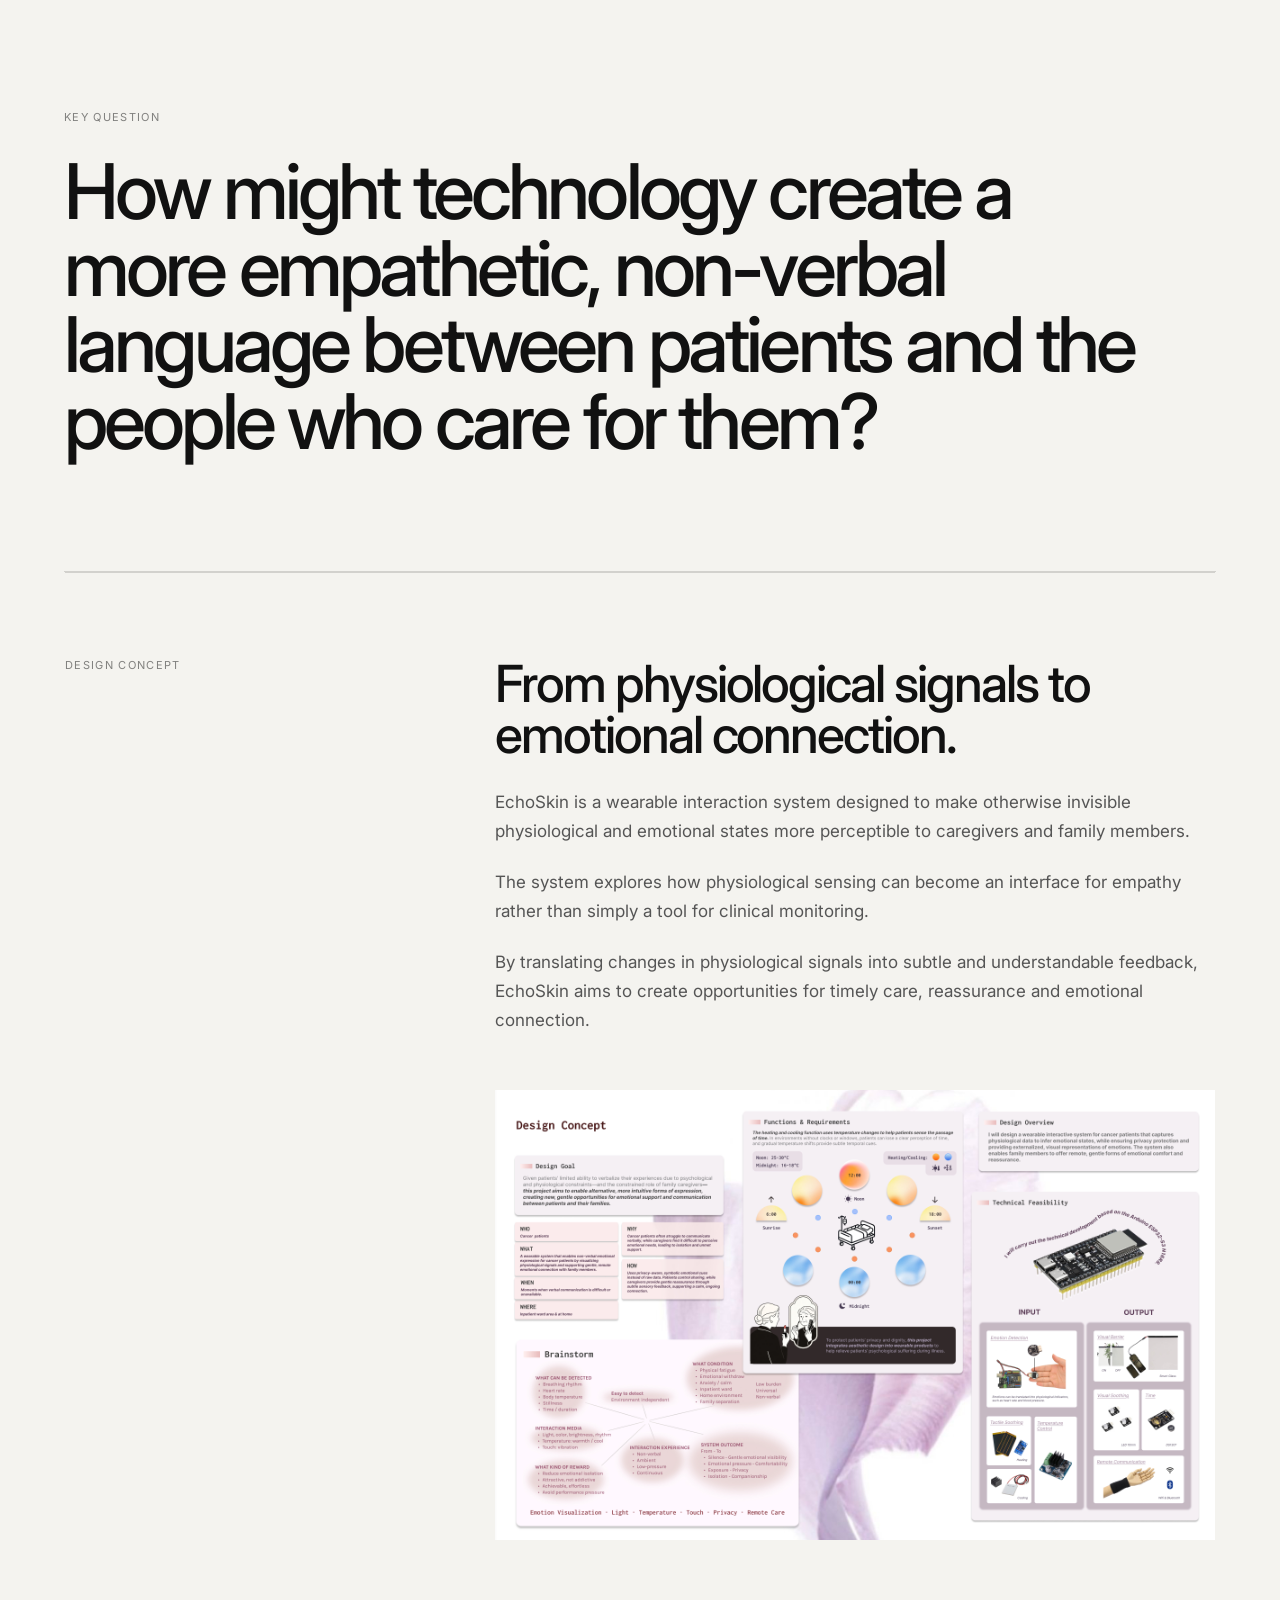
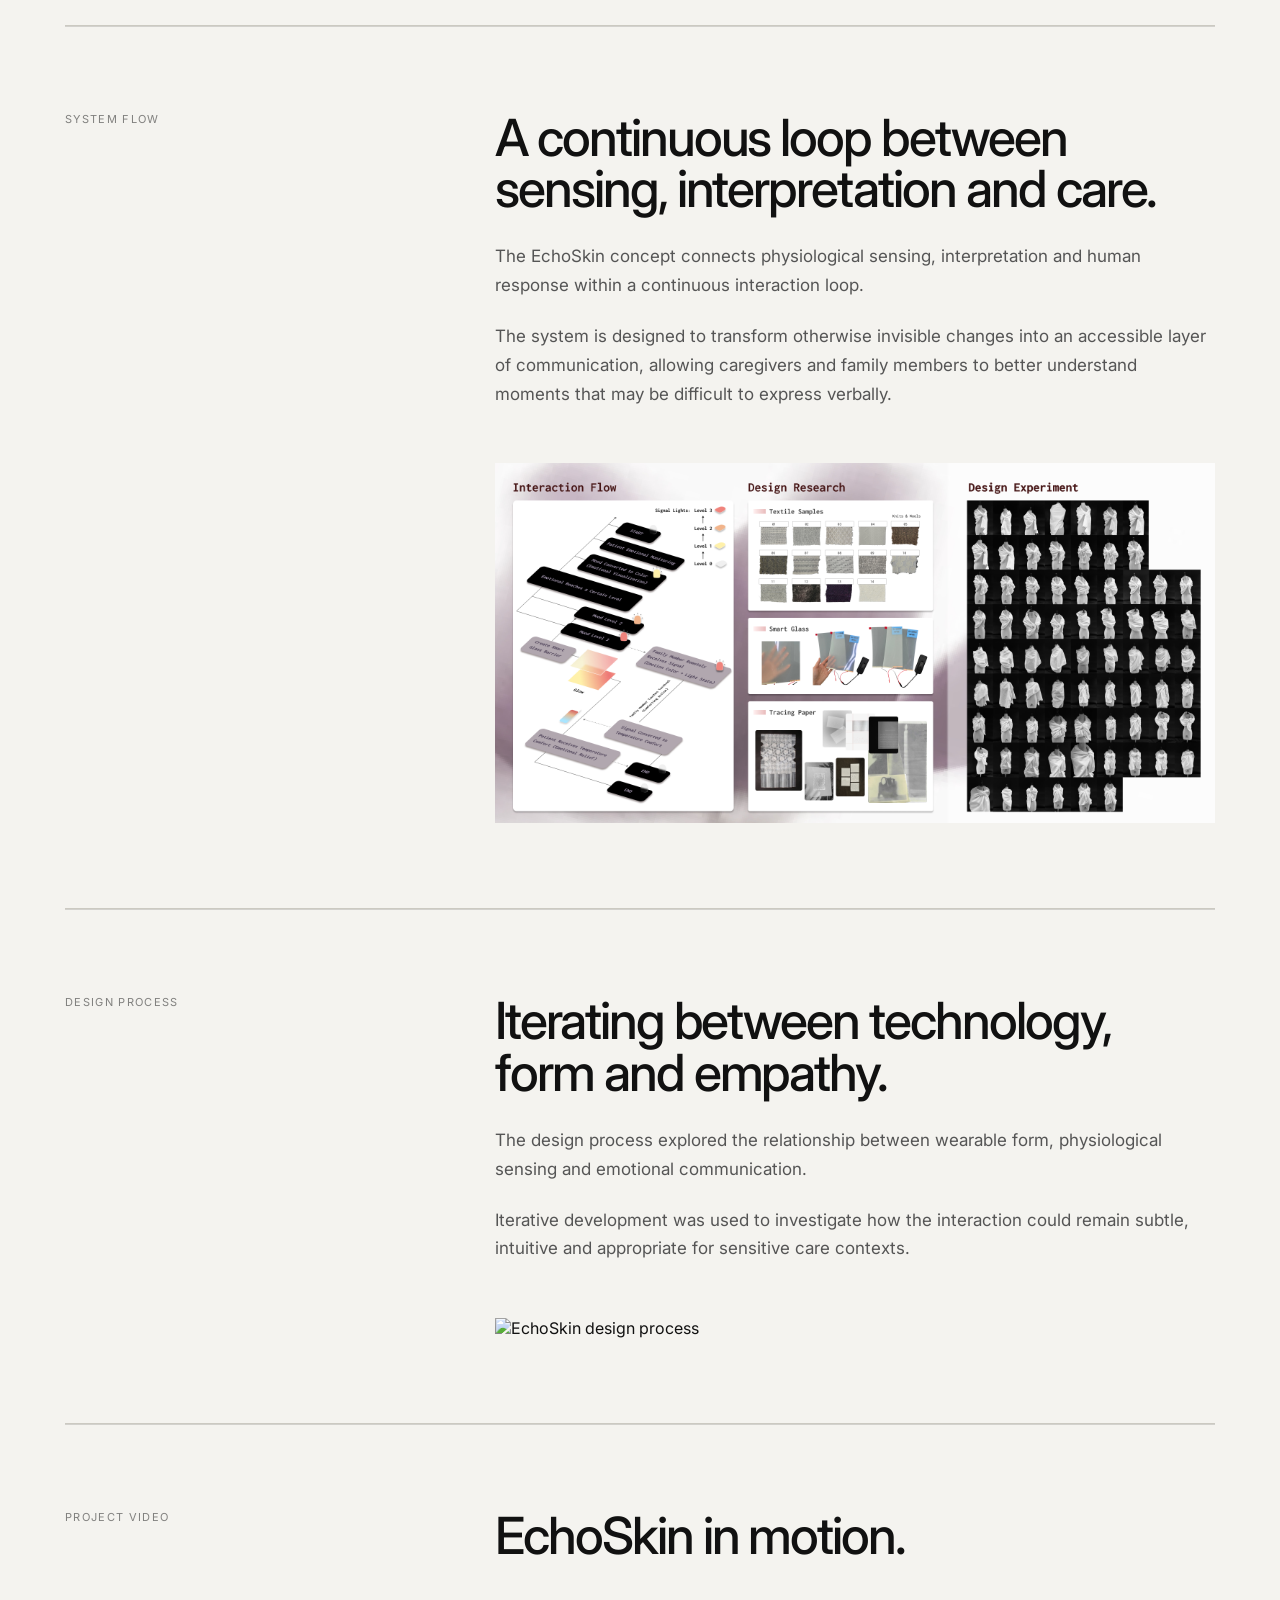
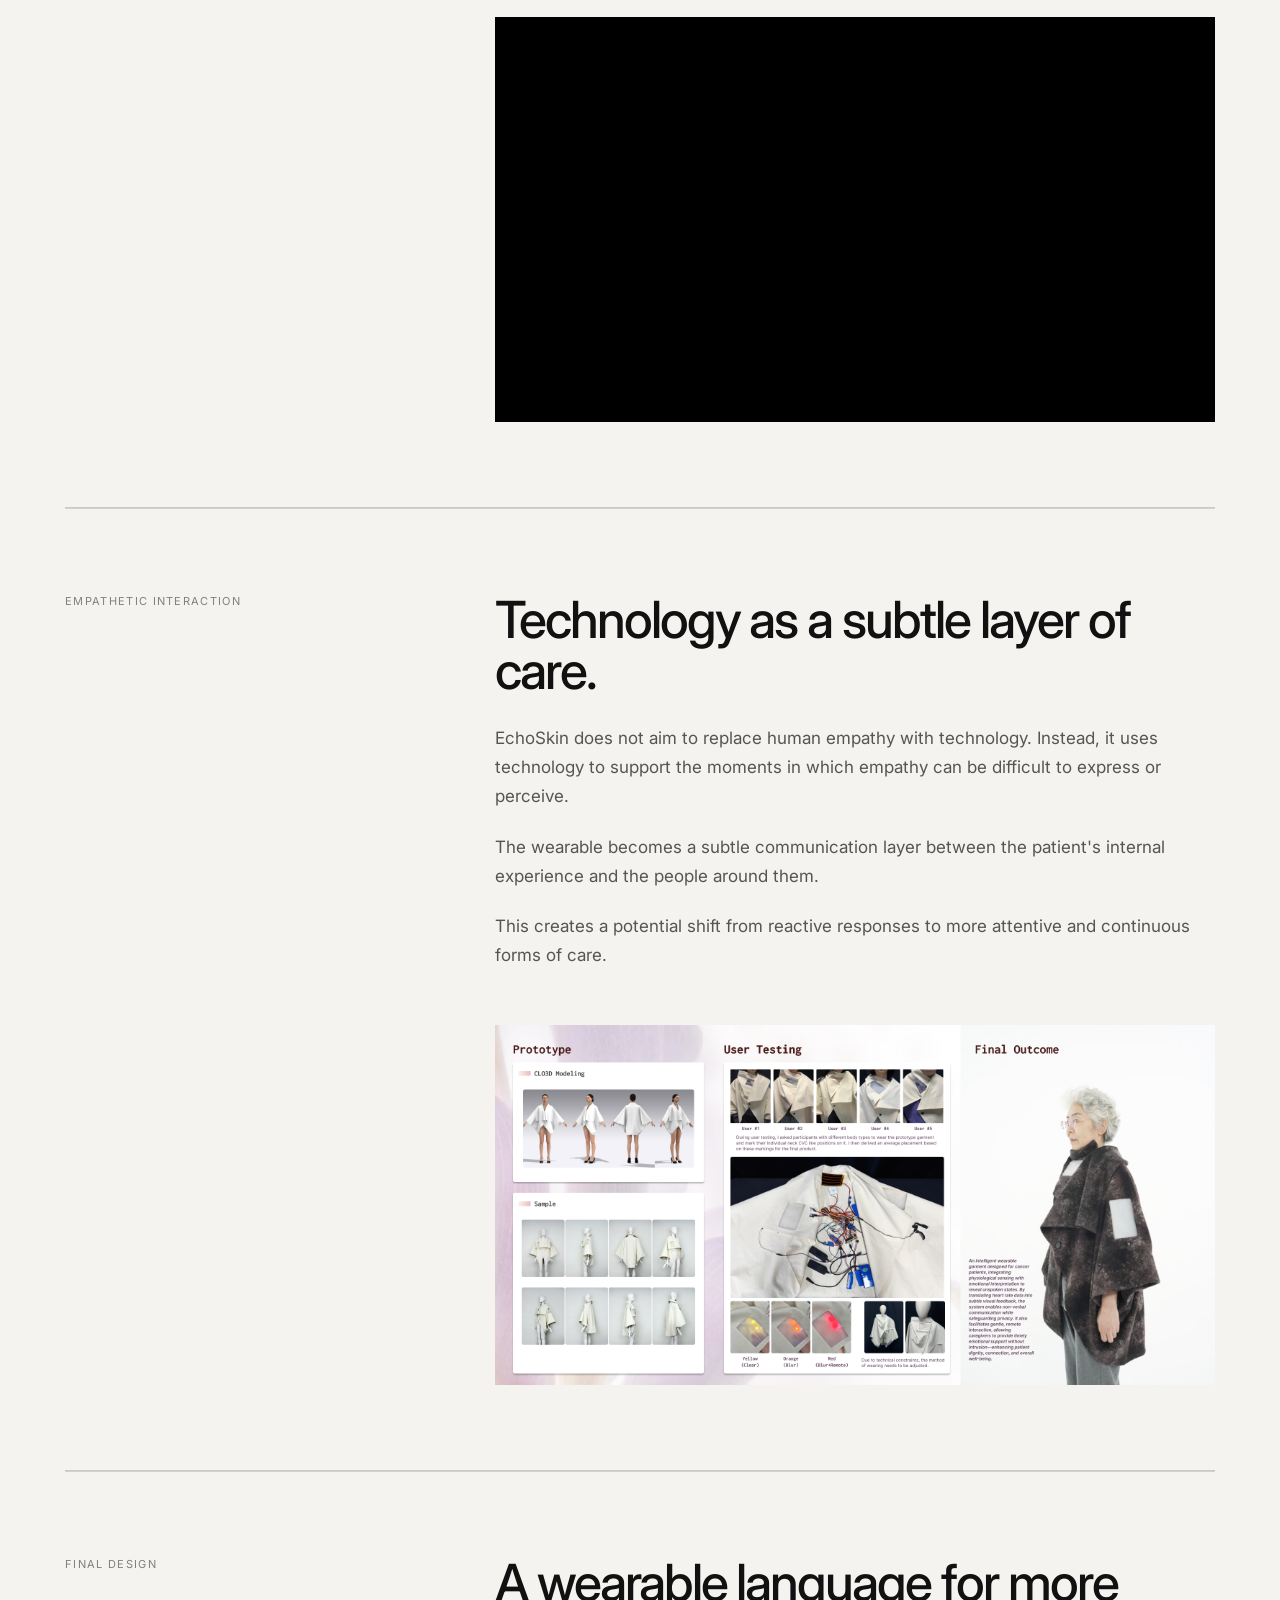
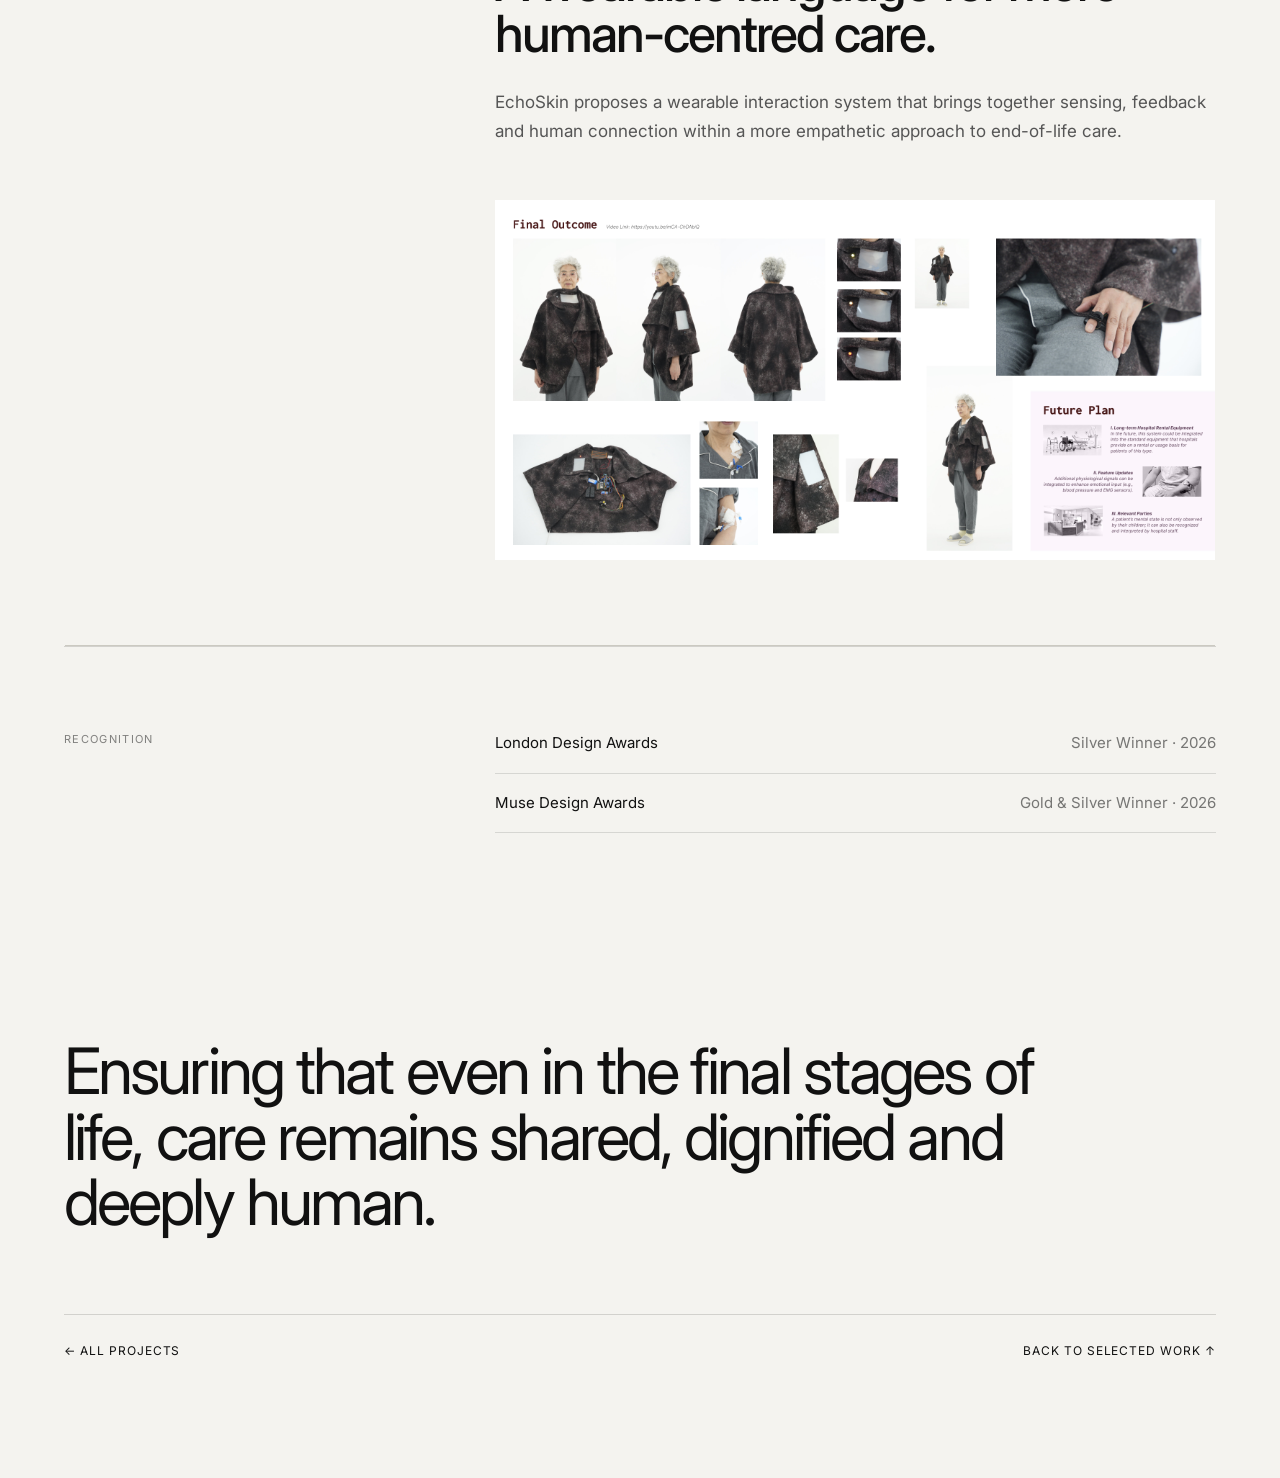
==== commit 68a32a46: "Update index.html" ====
--- a/echoskin/index.html
+++ b/echoskin/index.html
@@ -1,950 +1,987 @@
-<!doctype html>
+<!DOCTYPE html>
 <html lang="en">
-
 <head>
-
-<meta charset="utf-8">
-
-<meta name="viewport" content="width=device-width, initial-scale=1">
-
-<title>EchoSkin — Haoyin Yin</title>
-
-<meta
-  name="description"
-  content="EchoSkin — Wearable Empathetic Interaction for End-of-Life Care by Haoyin Yin."
->
-
-<link rel="stylesheet" href="../styles.css">
-
-<style>
-
-/* =========================================================
-   ECHOSKIN CASE STUDY
-   ========================================================= */
-
-* {
-  box-sizing: border-box;
-}
-
-body {
-  margin: 0;
-}
-
-
-/* =========================================================
-   PAGE
-   ========================================================= */
-
-.case-study {
-  max-width: 1440px;
-  margin: 0 auto;
-  padding: 0 40px 120px;
-}
-
-
-/* =========================================================
-   NAVIGATION
-   ========================================================= */
-
-.case-nav {
-  display: flex;
-  justify-content: space-between;
-  align-items: center;
-  padding: 28px 0;
-  border-bottom: 1px solid rgba(0,0,0,.12);
-}
-
-.case-nav a {
-  color: inherit;
-  text-decoration: none;
-  font-size: 11px;
-  letter-spacing: .08em;
-  text-transform: uppercase;
-  transition: opacity .25s ease;
-}
-
-.case-nav a:hover {
-  opacity: .45;
-}
-
-
-/* =========================================================
-   HERO
-   ========================================================= */
-
-.case-hero {
-  padding: 100px 0 70px;
-}
-
-.case-label {
-  margin: 0 0 28px;
-  font-size: 10px;
-  line-height: 1.4;
-  letter-spacing: .14em;
-  text-transform: uppercase;
-  opacity: .5;
-}
-
-.case-title {
-  max-width: 1100px;
-  margin: 0;
-  font-size: clamp(64px, 10vw, 150px);
-  line-height: .86;
-  font-weight: 400;
-  letter-spacing: -.065em;
-}
-
-.case-subtitle {
-  max-width: 760px;
-  margin: 38px 0 0;
-  font-size: clamp(22px, 2.5vw, 36px);
-  line-height: 1.15;
-  letter-spacing: -.025em;
-}
-
-
-/* =========================================================
-   PROJECT META
-   ========================================================= */
-
-.case-meta {
-  display: grid;
-  grid-template-columns: repeat(3, minmax(0, 1fr));
-  gap: 40px;
-  padding-top: 22px;
-  margin-bottom: 70px;
-  border-top: 1px solid rgba(0,0,0,.14);
-}
-
-.case-meta-item span {
-  display: block;
-  margin-bottom: 10px;
-  font-size: 9px;
-  line-height: 1.4;
-  letter-spacing: .12em;
-  text-transform: uppercase;
-  opacity: .5;
-}
-
-.case-meta-item p {
-  margin: 0;
-  font-size: 14px;
-  line-height: 1.5;
-}
-
-
-/* =========================================================
-   IMAGE
-   ========================================================= */
-
-.case-image {
-  width: 100%;
-  margin-bottom: 120px;
-  overflow: hidden;
-  background: #eee;
-}
-
-.case-image img {
-  display: block;
-  width: 100%;
-  height: auto;
-}
-
-
-/* =========================================================
-   CONTENT
-   ========================================================= */
-
-.case-content {
-  display: grid;
-  grid-template-columns: minmax(180px, .7fr) minmax(0, 2fr);
-  gap: 90px;
-  margin-bottom: 120px;
-}
-
-.case-heading {
-  font-size: 10px;
-  line-height: 1.4;
-  letter-spacing: .13em;
-  text-transform: uppercase;
-  opacity: .5;
-}
-
-.case-body {
-  max-width: 820px;
-}
-
-.case-body p {
-  margin: 0 0 28px;
-  font-size: 20px;
-  line-height: 1.55;
-  letter-spacing: -.015em;
-}
-
-.case-body p:last-child {
-  margin-bottom: 0;
-}
-
-
-/* =========================================================
-   LARGE STATEMENT
-   ========================================================= */
-
-.case-statement {
-  max-width: 1050px;
-  margin: 150px 0;
-  font-size: clamp(36px, 5vw, 72px);
-  line-height: .98;
-  letter-spacing: -.05em;
-  font-weight: 400;
-}
-
-
-/* =========================================================
-   SINGLE IMAGE
-   ========================================================= */
-
-.case-single-image {
-  width: 100%;
-  margin: 100px 0 130px;
-}
-
-.case-single-image img {
-  display: block;
-  width: 100%;
-  height: auto;
-}
-
-
-/* =========================================================
-   TWO COLUMN GALLERY
-   ========================================================= */
-
-.case-gallery {
-  display: grid;
-  grid-template-columns: repeat(2, minmax(0, 1fr));
-  gap: 24px;
-  margin: 80px 0 130px;
-}
-
-.case-gallery img {
-  display: block;
-  width: 100%;
-  height: auto;
-  background: #eee;
-}
-
-
-/* =========================================================
-   VIDEO
-   ========================================================= */
-
-.case-video {
-  margin: 120px 0;
-}
-
-.video-wrapper {
-  position: relative;
-  width: 100%;
-  aspect-ratio: 16 / 9;
-  overflow: hidden;
-  background: #eee;
-}
-
-.video-wrapper iframe {
-  position: absolute;
-  inset: 0;
-  width: 100%;
-  height: 100%;
-  border: 0;
-}
-
-
-/* =========================================================
-   FULL WIDTH IMAGE
-   ========================================================= */
-
-.case-full-image {
-  width: 100%;
-  margin: 120px 0;
-}
-
-.case-full-image img {
-  display: block;
-  width: 100%;
-  height: auto;
-}
-
-
-/* =========================================================
-   RECOGNITION
-   ========================================================= */
-
-.case-awards {
-  padding: 60px 0;
-  margin-top: 100px;
-  border-top: 1px solid rgba(0,0,0,.14);
-  border-bottom: 1px solid rgba(0,0,0,.14);
-}
-
-.case-awards h2 {
-  margin: 0 0 45px;
-  font-size: clamp(36px, 4vw, 58px);
-  line-height: 1;
-  font-weight: 400;
-  letter-spacing: -.045em;
-}
-
-.case-award {
-  display: grid;
-  grid-template-columns: 1fr 1fr;
-  gap: 40px;
-  padding: 20px 0;
-  border-top: 1px solid rgba(0,0,0,.09);
-}
-
-.case-award span {
-  font-size: 13px;
-  line-height: 1.5;
-}
-
-
-/* =========================================================
-   FOOTER NAVIGATION
-   ========================================================= */
-
-.case-footer-nav {
-  display: flex;
-  justify-content: space-between;
-  align-items: center;
-  margin-top: 130px;
-  padding-top: 30px;
-  border-top: 1px solid rgba(0,0,0,.14);
-}
-
-.case-footer-nav a {
-  color: inherit;
-  text-decoration: none;
-  font-size: 11px;
-  letter-spacing: .08em;
-  text-transform: uppercase;
-  transition: opacity .25s ease;
-}
-
-.case-footer-nav a:hover {
-  opacity: .45;
-}
-
-
-/* =========================================================
-   FOOTER
-   ========================================================= */
-
-footer {
-  display: flex;
-  justify-content: space-between;
-  padding: 25px 40px;
-  border-top: 1px solid rgba(0,0,0,.12);
-  font-size: 9px;
-  letter-spacing: .08em;
-  text-transform: uppercase;
-  opacity: .55;
-}
-
-
-/* =========================================================
-   MOBILE
-   ========================================================= */
-
-@media (max-width: 800px) {
-
-  .case-study {
-    padding: 0 20px 80px;
-  }
-
-  .case-nav {
-    padding: 22px 0;
-  }
-
-  .case-hero {
-    padding: 65px 0 55px;
-  }
-
-  .case-title {
-    font-size: clamp(58px, 18vw, 100px);
-  }
-
-  .case-subtitle {
-    margin-top: 28px;
-    font-size: 22px;
-  }
-
-  .case-meta {
-    grid-template-columns: 1fr;
-    gap: 24px;
-    margin-bottom: 50px;
-  }
-
-  .case-content {
-    grid-template-columns: 1fr;
-    gap: 25px;
-    margin-bottom: 80px;
-  }
-
-  .case-body p {
-    font-size: 17px;
-  }
-
-  .case-statement {
-    margin: 90px 0;
-    font-size: 40px;
-  }
-
-  .case-gallery {
-    grid-template-columns: 1fr;
-    gap: 16px;
-    margin: 60px 0 80px;
-  }
-
-  .case-single-image {
-    margin: 70px 0 80px;
-  }
-
-  .case-video {
-    margin: 80px 0;
-  }
-
-  .case-full-image {
-    margin: 80px 0;
-  }
-
-  .case-awards {
-    margin-top: 80px;
-  }
-
-  .case-award {
-    grid-template-columns: 1fr;
-    gap: 8px;
-  }
-
-  .case-footer-nav {
-    margin-top: 80px;
-  }
-
-  footer {
-    padding: 20px;
-    flex-direction: column;
-    gap: 8px;
-  }
-
-}
-
-</style>
-
+  <meta charset="UTF-8">
+  <meta name="viewport" content="width=device-width, initial-scale=1.0">
+
+  <title>EchoSkin — Haoyin Yin</title>
+
+  <link rel="stylesheet" href="../styles.css">
+
+  <style>
+    /* =========================================================
+       CASE STUDY — ECHOSKIN
+       ========================================================= */
+
+    .case-study {
+      max-width: 1400px;
+      margin: 0 auto;
+      padding: 0 5vw 120px;
+    }
+
+    /* ---------------------------------------------------------
+       BACK NAVIGATION
+       --------------------------------------------------------- */
+
+    .case-nav {
+      display: flex;
+      justify-content: space-between;
+      align-items: center;
+
+      padding: 28px 0 24px;
+
+      border-bottom: 1px solid rgba(0,0,0,.14);
+
+      font-size: 12px;
+      text-transform: uppercase;
+      letter-spacing: .08em;
+    }
+
+    .case-nav a {
+      color: inherit;
+      text-decoration: none;
+    }
+
+    .case-nav a:hover {
+      opacity: .55;
+    }
+
+    /* ---------------------------------------------------------
+       HERO
+       --------------------------------------------------------- */
+
+    .case-hero {
+      padding: 90px 0 70px;
+    }
+
+    .case-kicker {
+      font-size: 12px;
+      text-transform: uppercase;
+      letter-spacing: .12em;
+      margin-bottom: 28px;
+      opacity: .55;
+    }
+
+    .case-title {
+      font-size: clamp(56px, 9vw, 150px);
+      line-height: .88;
+      letter-spacing: -.055em;
+      font-weight: 500;
+      margin: 0;
+    }
+
+    .case-subtitle {
+      max-width: 700px;
+
+      margin-top: 38px;
+
+      font-size: clamp(20px, 2vw, 30px);
+      line-height: 1.3;
+      letter-spacing: -.02em;
+    }
+
+    /* ---------------------------------------------------------
+       PROJECT TEAM
+       --------------------------------------------------------- */
+
+    .case-team {
+      display: grid;
+      grid-template-columns: repeat(2, minmax(0, 1fr));
+      gap: 40px;
+
+      padding-top: 22px;
+      margin-bottom: 28px;
+
+      border-top: 1px solid rgba(0,0,0,.14);
+    }
+
+    .case-team-item span {
+      display: block;
+
+      font-size: 10px;
+      text-transform: uppercase;
+      letter-spacing: .12em;
+
+      opacity: .5;
+
+      margin-bottom: 8px;
+    }
+
+    .case-team-item p {
+      margin: 0;
+
+      font-size: 14px;
+      line-height: 1.5;
+    }
+
+    /* ---------------------------------------------------------
+       PROJECT META
+       --------------------------------------------------------- */
+
+    .case-meta {
+      display: grid;
+      grid-template-columns: repeat(3, minmax(0, 1fr));
+      gap: 40px;
+
+      padding: 22px 0 30px;
+
+      border-top: 1px solid rgba(0,0,0,.14);
+      border-bottom: 1px solid rgba(0,0,0,.14);
+    }
+
+    .case-meta-item span {
+      display: block;
+
+      font-size: 10px;
+      text-transform: uppercase;
+      letter-spacing: .12em;
+
+      opacity: .5;
+
+      margin-bottom: 8px;
+    }
+
+    .case-meta-item p {
+      margin: 0;
+
+      font-size: 14px;
+      line-height: 1.5;
+    }
+
+    /* ---------------------------------------------------------
+       FULL WIDTH IMAGE
+       --------------------------------------------------------- */
+
+    .case-image {
+      width: 100%;
+      margin: 0 0 100px;
+    }
+
+    .case-image img {
+      width: 100%;
+      height: auto;
+      display: block;
+    }
+
+    /* ---------------------------------------------------------
+       CONTENT SECTIONS
+       --------------------------------------------------------- */
+
+    .case-section {
+      display: grid;
+      grid-template-columns: 1fr 2fr;
+      gap: 70px;
+
+      padding: 85px 0;
+      border-top: 1px solid rgba(0,0,0,.14);
+    }
+
+    .case-section-label {
+      font-size: 11px;
+      text-transform: uppercase;
+      letter-spacing: .12em;
+
+      opacity: .5;
+    }
+
+    .case-section-content {
+      max-width: 820px;
+    }
+
+    .case-section-content h2 {
+      margin: 0 0 28px;
+
+      font-size: clamp(32px, 4vw, 58px);
+      line-height: 1;
+      letter-spacing: -.04em;
+
+      font-weight: 500;
+    }
+
+    .case-section-content p {
+      margin: 0 0 22px;
+
+      font-size: 17px;
+      line-height: 1.7;
+    }
+
+    .case-section-content p:last-child {
+      margin-bottom: 0;
+    }
+
+    /* ---------------------------------------------------------
+       IMAGE INSIDE CONTENT
+       --------------------------------------------------------- */
+
+    .case-content-image {
+      width: 100%;
+      margin-top: 55px;
+    }
+
+    .case-content-image img {
+      width: 100%;
+      height: auto;
+      display: block;
+    }
+
+    /* ---------------------------------------------------------
+       KEY QUESTION
+       --------------------------------------------------------- */
+
+    .case-question {
+      padding: 110px 0;
+
+      border-top: 1px solid rgba(0,0,0,.14);
+      border-bottom: 1px solid rgba(0,0,0,.14);
+    }
+
+    .case-question-label {
+      font-size: 11px;
+      text-transform: uppercase;
+      letter-spacing: .12em;
+
+      opacity: .5;
+
+      margin-bottom: 30px;
+    }
+
+    .case-question h2 {
+      max-width: 1100px;
+
+      margin: 0;
+
+      font-size: clamp(38px, 6vw, 88px);
+      line-height: 1;
+      letter-spacing: -.05em;
+
+      font-weight: 500;
+    }
+
+    /* ---------------------------------------------------------
+       VIDEO
+       --------------------------------------------------------- */
+
+    .case-video {
+      width: 100%;
+      margin-top: 55px;
+      aspect-ratio: 16 / 9;
+      background: #000;
+    }
+
+    .case-video iframe {
+      width: 100%;
+      height: 100%;
+      border: 0;
+      display: block;
+    }
+
+    /* ---------------------------------------------------------
+       RECOGNITION
+       --------------------------------------------------------- */
+
+    .case-recognition {
+      display: grid;
+      grid-template-columns: 1fr 2fr;
+      gap: 70px;
+
+      padding: 85px 0;
+
+      border-top: 1px solid rgba(0,0,0,.14);
+    }
+
+    .case-recognition-label {
+      font-size: 11px;
+      text-transform: uppercase;
+      letter-spacing: .12em;
+
+      opacity: .5;
+    }
+
+    .case-recognition-list {
+      max-width: 820px;
+    }
+
+    .recognition-item {
+      display: flex;
+      justify-content: space-between;
+      gap: 30px;
+
+      padding: 18px 0;
+
+      border-bottom: 1px solid rgba(0,0,0,.12);
+
+      font-size: 15px;
+      line-height: 1.5;
+    }
+
+    .recognition-item:first-child {
+      padding-top: 0;
+    }
+
+    .recognition-item span:last-child {
+      opacity: .55;
+      white-space: nowrap;
+    }
+
+    /* ---------------------------------------------------------
+       CLOSING STATEMENT
+       --------------------------------------------------------- */
+
+    .case-closing {
+      padding: 120px 0 80px;
+    }
+
+    .case-closing p {
+      max-width: 1050px;
+
+      margin: 0;
+
+      font-size: clamp(34px, 5vw, 72px);
+      line-height: 1.02;
+      letter-spacing: -.045em;
+    }
+
+    /* ---------------------------------------------------------
+       FOOTER NAV
+       --------------------------------------------------------- */
+
+    .case-footer-nav {
+      display: flex;
+      justify-content: space-between;
+      align-items: center;
+
+      padding-top: 28px;
+
+      border-top: 1px solid rgba(0,0,0,.14);
+
+      font-size: 12px;
+      text-transform: uppercase;
+      letter-spacing: .08em;
+    }
+
+    .case-footer-nav a {
+      color: inherit;
+      text-decoration: none;
+    }
+
+    .case-footer-nav a:hover {
+      opacity: .55;
+    }
+
+    /* ---------------------------------------------------------
+       RESPONSIVE
+       --------------------------------------------------------- */
+
+    @media (max-width: 800px) {
+
+      .case-study {
+        padding: 0 6vw 80px;
+      }
+
+      .case-hero {
+        padding: 60px 0 50px;
+      }
+
+      .case-team {
+        grid-template-columns: 1fr;
+        gap: 24px;
+      }
+
+      .case-meta {
+        grid-template-columns: 1fr;
+        gap: 25px;
+      }
+
+      .case-section {
+        grid-template-columns: 1fr;
+        gap: 30px;
+
+        padding: 60px 0;
+      }
+
+      .case-recognition {
+        grid-template-columns: 1fr;
+        gap: 30px;
+
+        padding: 60px 0;
+      }
+
+      .case-question {
+        padding: 75px 0;
+      }
+
+      .case-closing {
+        padding: 80px 0 60px;
+      }
+
+      .recognition-item {
+        flex-direction: column;
+        gap: 5px;
+      }
+
+      .case-footer-nav {
+        flex-direction: column;
+        align-items: flex-start;
+        gap: 15px;
+      }
+    }
+  </style>
 </head>
 
 
 <body>
 
-<main class="case-study">
-
-
-<!-- =========================================================
-     NAVIGATION
-     ========================================================= -->
-
-<nav class="case-nav">
-
-  <a href="../index.html">
-    ← HAOYIN YIN
-  </a>
-
-  <a href="../index.html#work">
-    Selected Work
-  </a>
-
-</nav>
-
-
-<!-- =========================================================
-     HERO
-     ========================================================= -->
-
-<section class="case-hero">
-
-  <p class="case-label">
-    Selected Work / 01
-  </p>
-
-  <h1 class="case-title">
-    EchoSkin
-  </h1>
-
-  <p class="case-subtitle">
-    Wearable Empathetic Interaction for End-of-Life Care
-  </p>
-
-</section>
-
-
-<!-- =========================================================
-     PROJECT INFORMATION
-     ========================================================= -->
-
-<section class="case-meta">
-
-  <div class="case-meta-item">
-
-    <span>Year</span>
-
-    <p>2026</p>
-
-  </div>
-
-
-  <div class="case-meta-item">
-
-    <span>Discipline</span>
-
-    <p>
-      Healthcare · Wearable · Emotional Wellbeing
-    </p>
-
-  </div>
-
-
-  <div class="case-meta-item">
-
-    <span>Recognition</span>
-
-    <p>
-      London Design Awards · Silver<br>
-      Muse Design Awards · Gold &amp; Silver
-    </p>
-
-  </div>
-
-</section>
-
-
-<!-- =========================================================
-     MAIN HERO IMAGE
-     ========================================================= -->
-
-<div class="case-image">
-
-  <img
-    src="../assets/echoskin-mainhero.jpg"
-    alt="EchoSkin main hero"
-  >
-
-</div>
-
-
-<!-- =========================================================
-     PROJECT OVERVIEW
-     ========================================================= -->
-
-<section class="case-content">
-
-  <div class="case-heading">
-    Project Overview
-  </div>
-
-  <div class="case-body">
-
-    <p>
-      Born from my intimate experience accompanying my grandmother through her arduous, years-long battle with cancer, EchoSkin transcends traditional product design to address the profound emotional isolation often felt in end-of-life care.
-    </p>
-
-    <p>
-      Witnessing her struggle to articulate discomfort and the gradual erosion of her dignity, I developed a wearable concept that bridges the silence between patients and caregivers.
-    </p>
-
-    <p>
-      Utilising discreet sensors to capture real-time physiological signals, the device translates changes in the user's physical state into subtle emotional feedback.
-    </p>
-
-    <p>
-      Rather than relying entirely on verbal communication, which can become difficult or exhausting for patients receiving end-of-life care, EchoSkin explores a non-verbal communication channel between patients, caregivers and family members.
-    </p>
-
-  </div>
-
-</section>
-
-
-<!-- =========================================================
-     RESEARCH
-     ========================================================= -->
-
-<section class="case-content">
-
-  <div class="case-heading">
-    Research
-  </div>
-
-  <div class="case-body">
-
-    <p>
-      End-of-life care is not only a medical challenge. Patients may experience pain, anxiety, fear, loneliness and emotional distress that are difficult to communicate through conventional healthcare interactions.
-    </p>
-
-    <p>
-      Caregivers and family members may therefore struggle to recognise subtle changes in a patient's emotional and physical condition.
-    </p>
-
-  </div>
-
-</section>
-
-
-<!-- =========================================================
-     RESEARCH IMAGE
-     ========================================================= -->
-
-<div class="case-single-image">
-
-  <img
-    src="../assets/echoskin-research.jpg"
-    alt="EchoSkin research"
-  >
-
-</div>
-
-
-<!-- =========================================================
-     KEY QUESTION
-     ========================================================= -->
-
-<p class="case-statement">
-
-  How might technology create a more empathetic,
-  non-verbal language between patients and the
-  people who care for them?
-
-</p>
-
-
-<!-- =========================================================
-     DESIGN CONCEPT
-     ========================================================= -->
-
-<section class="case-content">
-
-  <div class="case-heading">
-    Design Concept
-  </div>
-
-  <div class="case-body">
-
-    <p>
-      EchoSkin is a wearable interaction system designed to make otherwise invisible physiological and emotional states more perceptible to caregivers and family members.
-    </p>
-
-    <p>
-      The system explores how physiological sensing can become an interface for empathy rather than simply a tool for clinical monitoring.
-    </p>
-
-    <p>
-      By translating changes in physiological signals into subtle and understandable feedback, EchoSkin aims to create opportunities for timely care, reassurance and emotional connection.
-    </p>
-
-  </div>
-
-</section>
-
-
-<!-- =========================================================
-     CONCEPT IMAGE
-     ========================================================= -->
-
-<div class="case-single-image">
-
-  <img
-    src="../assets/echoskin-concept.jpg"
-    alt="EchoSkin design concept"
-  >
-
-</div>
-
-
-<!-- =========================================================
-     SYSTEM FLOW
-     ========================================================= -->
-
-<section class="case-content">
-
-  <div class="case-heading">
-    System Flow
-  </div>
-
-  <div class="case-body">
-
-    <p>
-      The EchoSkin concept connects physiological sensing, interpretation and human response within a continuous interaction loop.
-    </p>
-
-    <p>
-      The system is designed to transform otherwise invisible changes into an accessible layer of communication, allowing caregivers and family members to better understand moments that may be difficult to express verbally.
-    </p>
-
-  </div>
-
-</section>
-
-
-<!-- =========================================================
-     FLOW IMAGE
-     ========================================================= -->
-
-<div class="case-single-image">
-
-  <img
-    src="../assets/echoskin-flow.jpg"
-    alt="EchoSkin system flow"
-  >
-
-</div>
-
-
-<!-- =========================================================
-     DESIGN PROCESS
-     ========================================================= -->
-
-<section class="case-content">
-
-  <div class="case-heading">
-    Design Process
-  </div>
-
-  <div class="case-body">
-
-    <p>
-      The design process explored the relationship between wearable form, physiological sensing and emotional communication.
-    </p>
-
-    <p>
-      Iterative development was used to investigate how the interaction could remain subtle, intuitive and appropriate for sensitive care contexts.
-    </p>
-
-  </div>
-
-</section>
-
-
-<!-- =========================================================
-     PROCESS IMAGE
-     ========================================================= -->
-
-<div class="case-single-image">
-
-  <img
-    src="../assets/echoskin-process.jpg"
-    alt="EchoSkin design process"
-  >
-
-</div>
-
-
-<!-- =========================================================
-     PROJECT VIDEO
-     ========================================================= -->
-
-<section class="case-video">
-
-  <div class="case-heading">
-    Project Video
-  </div>
-
-  <div class="video-wrapper">
-
-    <iframe
-      src="https://www.youtube.com/embed/I15xWBN8jhc"
-      title="EchoSkin Project Video"
-      allow="accelerometer; autoplay; clipboard-write; encrypted-media; gyroscope; picture-in-picture; web-share"
-      allowfullscreen>
-    </iframe>
-
-  </div>
-
-</section>
-
-
-<!-- =========================================================
-     PROTOTYPE / EMPATHETIC INTERACTION
-     ========================================================= -->
-
-<section class="case-content">
-
-  <div class="case-heading">
-    Empathetic Interaction
-  </div>
-
-  <div class="case-body">
-
-    <p>
-      EchoSkin does not aim to replace human empathy with technology. Instead, it uses technology to support the moments in which empathy can be difficult to express or perceive.
-    </p>
-
-    <p>
-      The wearable becomes a subtle communication layer between the patient's internal experience and the people around them.
-    </p>
-
-    <p>
-      This creates a potential shift from reactive responses to more attentive and continuous forms of care.
-    </p>
-
-  </div>
-
-</section>
-
-
-<!-- =========================================================
-     PROTOTYPE IMAGE
-     ========================================================= -->
-
-<div class="case-single-image">
-
-  <img
-    src="../assets/echoskin-prototype.jpg"
-    alt="EchoSkin prototype"
-  >
-
-</div>
-
-
-<!-- =========================================================
-     FINAL DESIGN
-     ========================================================= -->
-
-<section class="case-content">
-
-  <div class="case-heading">
-    Final Design
-  </div>
-
-  <div class="case-body">
-
-    <p>
-      EchoSkin proposes a wearable interaction system that brings together sensing, feedback and human connection within a more empathetic approach to end-of-life care.
-    </p>
-
-  </div>
-
-</section>
-
-
-<!-- =========================================================
-     FINAL IMAGE
-     ========================================================= -->
-
-<div class="case-full-image">
-
-  <img
-    src="../assets/echoskin-final.jpg"
-    alt="EchoSkin final design"
-  >
-
-</div>
-
-
-<!-- =========================================================
-     RECOGNITION
-     ========================================================= -->
-
-<section class="case-awards">
-
-  <h2>
-    Recognition
-  </h2>
-
-
-  <div class="case-award">
-
-    <span>
-      London Design Awards
-    </span>
-
-    <span>
-      Silver Winner · 2026
-    </span>
-
-  </div>
-
-
-  <div class="case-award">
-
-    <span>
-      Muse Design Awards
-    </span>
-
-    <span>
-      Gold &amp; Silver Winner · 2026
-    </span>
-
-  </div>
-
-</section>
-
-
-<!-- =========================================================
-     CLOSING STATEMENT
-     ========================================================= -->
-
-<p class="case-statement">
-
-  Ensuring that even in the final stages of life,
-  care remains shared, dignified and deeply human.
-
-</p>
-
-
-<!-- =========================================================
-     FOOTER NAVIGATION
-     ========================================================= -->
-
-<div class="case-footer-nav">
-
-  <a href="../index.html#work">
-    ← All Projects
-  </a>
-
-  <a href="../index.html">
-    Back to Home ↑
-  </a>
-
-</div>
-
-
-</main>
-
-
-<!-- =========================================================
-     FOOTER
-     ========================================================= -->
-
-<footer>
-
-  <span>
-    © <span id="year"></span> HAOYIN YIN
-  </span>
-
-  <span>
-    Service Design · Research · Education
-  </span>
-
-</footer>
-
-
-<script>
-
-document.getElementById("year").textContent =
-  new Date().getFullYear();
-
-</script>
-
+  <main class="case-study">
+
+    <!-- =======================================================
+         BACK NAVIGATION
+         ======================================================= -->
+
+    <nav class="case-nav">
+
+      <a href="../index.html">
+        ← Back to Portfolio
+      </a>
+
+      <a href="../index.html#selected-work">
+        Selected Work
+      </a>
+
+    </nav>
+
+
+    <!-- =======================================================
+         HERO
+         ======================================================= -->
+
+    <header class="case-hero">
+
+      <div class="case-kicker">
+        Selected Work / 01
+      </div>
+
+      <h1 class="case-title">
+        EchoSkin
+      </h1>
+
+      <p class="case-subtitle">
+        Wearable Empathetic Interaction for End-of-Life Care
+      </p>
+
+    </header>
+
+
+    <!-- =======================================================
+         PROJECT TEAM
+         ======================================================= -->
+
+    <section class="case-team">
+
+      <div class="case-team-item">
+
+        <span>
+          Project Leader
+        </span>
+
+        <p>
+          Haoyin Yin · Royal College of Art
+        </p>
+
+      </div>
+
+
+      <div class="case-team-item">
+
+        <span>
+          Team Member
+        </span>
+
+        <p>
+          Joyanna Minghui Xiang · Central Academy of Fine Arts
+        </p>
+
+      </div>
+
+    </section>
+
+
+    <!-- =======================================================
+         PROJECT META
+         ======================================================= -->
+
+    <section class="case-meta">
+
+      <div class="case-meta-item">
+
+        <span>
+          Year
+        </span>
+
+        <p>
+          2026
+        </p>
+
+      </div>
+
+
+      <div class="case-meta-item">
+
+        <span>
+          Discipline
+        </span>
+
+        <p>
+          Healthcare · Wearable · Emotional Wellbeing
+        </p>
+
+      </div>
+
+
+      <div class="case-meta-item">
+
+        <span>
+          Recognition
+        </span>
+
+        <p>
+          London Design Awards · Muse Design Awards
+        </p>
+
+      </div>
+
+    </section>
+
+
+    <!-- =======================================================
+         MAIN HERO IMAGE
+         ======================================================= -->
+
+    <div class="case-image">
+
+      <img
+        src="../assets/echoskin-mainhero.jpg"
+        alt="EchoSkin main project presentation"
+      >
+
+    </div>
+
+
+    <!-- =======================================================
+         PROJECT OVERVIEW
+         ======================================================= -->
+
+    <section class="case-section">
+
+      <div class="case-section-label">
+        Project Overview
+      </div>
+
+
+      <div class="case-section-content">
+
+        <h2>
+          Designing for the moments when words are no longer enough.
+        </h2>
+
+        <p>
+          Born from my intimate experience accompanying my grandmother through her arduous, years-long battle with cancer, EchoSkin transcends traditional product design to address the profound emotional isolation often felt in end-of-life care.
+        </p>
+
+        <p>
+          Witnessing her struggle to articulate discomfort and the gradual erosion of her dignity, I developed a wearable concept that bridges the silence between patients and caregivers.
+        </p>
+
+        <p>
+          Utilising discreet sensors to capture real-time physiological signals, the device translates changes in the user's physical state into subtle emotional feedback.
+        </p>
+
+        <p>
+          Rather than relying entirely on verbal communication, which can become difficult or exhausting for patients receiving end-of-life care, EchoSkin explores a non-verbal communication channel between patients, caregivers and family members.
+        </p>
+
+      </div>
+
+    </section>
+
+
+    <!-- =======================================================
+         RESEARCH
+         ======================================================= -->
+
+    <section class="case-section">
+
+      <div class="case-section-label">
+        Research
+      </div>
+
+
+      <div class="case-section-content">
+
+        <h2>
+          Understanding emotional isolation in end-of-life care.
+        </h2>
+
+        <p>
+          End-of-life care is not only a medical challenge. Patients may experience pain, anxiety, fear, loneliness and emotional distress that are difficult to communicate through conventional healthcare interactions.
+        </p>
+
+        <p>
+          Caregivers and family members may therefore struggle to recognise subtle changes in a patient's emotional and physical condition.
+        </p>
+
+
+        <div class="case-content-image">
+
+          <img
+            src="../assets/echoskin-research.jpg"
+            alt="EchoSkin research"
+          >
+
+        </div>
+
+      </div>
+
+    </section>
+
+
+    <!-- =======================================================
+         KEY QUESTION
+         ======================================================= -->
+
+    <section class="case-question">
+
+      <div class="case-question-label">
+        Key Question
+      </div>
+
+      <h2>
+        How might technology create a more empathetic, non-verbal language between patients and the people who care for them?
+      </h2>
+
+    </section>
+
+
+    <!-- =======================================================
+         DESIGN CONCEPT
+         ======================================================= -->
+
+    <section class="case-section">
+
+      <div class="case-section-label">
+        Design Concept
+      </div>
+
+
+      <div class="case-section-content">
+
+        <h2>
+          From physiological signals to emotional connection.
+        </h2>
+
+        <p>
+          EchoSkin is a wearable interaction system designed to make otherwise invisible physiological and emotional states more perceptible to caregivers and family members.
+        </p>
+
+        <p>
+          The system explores how physiological sensing can become an interface for empathy rather than simply a tool for clinical monitoring.
+        </p>
+
+        <p>
+          By translating changes in physiological signals into subtle and understandable feedback, EchoSkin aims to create opportunities for timely care, reassurance and emotional connection.
+        </p>
+
+
+        <div class="case-content-image">
+
+          <img
+            src="../assets/echoskin-concept.jpg"
+            alt="EchoSkin design concept"
+          >
+
+        </div>
+
+      </div>
+
+    </section>
+
+
+    <!-- =======================================================
+         SYSTEM FLOW
+         ======================================================= -->
+
+    <section class="case-section">
+
+      <div class="case-section-label">
+        System Flow
+      </div>
+
+
+      <div class="case-section-content">
+
+        <h2>
+          A continuous loop between sensing, interpretation and care.
+        </h2>
+
+        <p>
+          The EchoSkin concept connects physiological sensing, interpretation and human response within a continuous interaction loop.
+        </p>
+
+        <p>
+          The system is designed to transform otherwise invisible changes into an accessible layer of communication, allowing caregivers and family members to better understand moments that may be difficult to express verbally.
+        </p>
+
+
+        <div class="case-content-image">
+
+          <img
+            src="../assets/echoskin-flow.jpg"
+            alt="EchoSkin system flow"
+          >
+
+        </div>
+
+      </div>
+
+    </section>
+
+
+    <!-- =======================================================
+         DESIGN PROCESS
+         ======================================================= -->
+
+    <section class="case-section">
+
+      <div class="case-section-label">
+        Design Process
+      </div>
+
+
+      <div class="case-section-content">
+
+        <h2>
+          Iterating between technology, form and empathy.
+        </h2>
+
+        <p>
+          The design process explored the relationship between wearable form, physiological sensing and emotional communication.
+        </p>
+
+        <p>
+          Iterative development was used to investigate how the interaction could remain subtle, intuitive and appropriate for sensitive care contexts.
+        </p>
+
+
+        <div class="case-content-image">
+
+          <img
+            src="../assets/echoskin-process.jpg"
+            alt="EchoSkin design process"
+          >
+
+        </div>
+
+      </div>
+
+    </section>
+
+
+    <!-- =======================================================
+         PROJECT VIDEO
+         ======================================================= -->
+
+    <section class="case-section">
+
+      <div class="case-section-label">
+        Project Video
+      </div>
+
+
+      <div class="case-section-content">
+
+        <h2>
+          EchoSkin in motion.
+        </h2>
+
+        <div class="case-video">
+
+          <iframe
+            src="https://www.youtube.com/embed/I15xWBN8jhc"
+            title="EchoSkin Project Video"
+            allow="accelerometer; autoplay; clipboard-write; encrypted-media; gyroscope; picture-in-picture; web-share"
+            allowfullscreen>
+          </iframe>
+
+        </div>
+
+      </div>
+
+    </section>
+
+
+    <!-- =======================================================
+         EMPATHETIC INTERACTION
+         ======================================================= -->
+
+    <section class="case-section">
+
+      <div class="case-section-label">
+        Empathetic Interaction
+      </div>
+
+
+      <div class="case-section-content">
+
+        <h2>
+          Technology as a subtle layer of care.
+        </h2>
+
+        <p>
+          EchoSkin does not aim to replace human empathy with technology. Instead, it uses technology to support the moments in which empathy can be difficult to express or perceive.
+        </p>
+
+        <p>
+          The wearable becomes a subtle communication layer between the patient's internal experience and the people around them.
+        </p>
+
+        <p>
+          This creates a potential shift from reactive responses to more attentive and continuous forms of care.
+        </p>
+
+
+        <div class="case-content-image">
+
+          <img
+            src="../assets/echoskin-prototype.jpg"
+            alt="EchoSkin prototype"
+          >
+
+        </div>
+
+      </div>
+
+    </section>
+
+
+    <!-- =======================================================
+         FINAL DESIGN
+         ======================================================= -->
+
+    <section class="case-section">
+
+      <div class="case-section-label">
+        Final Design
+      </div>
+
+
+      <div class="case-section-content">
+
+        <h2>
+          A wearable language for more human-centred care.
+        </h2>
+
+        <p>
+          EchoSkin proposes a wearable interaction system that brings together sensing, feedback and human connection within a more empathetic approach to end-of-life care.
+        </p>
+
+
+        <div class="case-content-image">
+
+          <img
+            src="../assets/echoskin-final.jpg"
+            alt="EchoSkin final design"
+          >
+
+        </div>
+
+      </div>
+
+    </section>
+
+
+    <!-- =======================================================
+         RECOGNITION
+         ======================================================= -->
+
+    <section class="case-recognition">
+
+      <div class="case-recognition-label">
+        Recognition
+      </div>
+
+
+      <div class="case-recognition-list">
+
+        <div class="recognition-item">
+
+          <span>
+            London Design Awards
+          </span>
+
+          <span>
+            Silver Winner · 2026
+          </span>
+
+        </div>
+
+
+        <div class="recognition-item">
+
+          <span>
+            Muse Design Awards
+          </span>
+
+          <span>
+            Gold & Silver Winner · 2026
+          </span>
+
+        </div>
+
+      </div>
+
+    </section>
+
+
+    <!-- =======================================================
+         CLOSING
+         ======================================================= -->
+
+    <section class="case-closing">
+
+      <p>
+        Ensuring that even in the final stages of life, care remains shared, dignified and deeply human.
+      </p>
+
+    </section>
+
+
+    <!-- =======================================================
+         FOOTER NAVIGATION
+         ======================================================= -->
+
+    <nav class="case-footer-nav">
+
+      <a href="../index.html">
+        ← All Projects
+      </a>
+
+      <a href="../index.html#selected-work">
+        Back to Selected Work ↑
+      </a>
+
+    </nav>
+
+  </main>
+
+
+  <!-- =========================================================
+       YEAR
+       ========================================================= -->
+
+  <script>
+    document.querySelectorAll("[data-year]").forEach(el => {
+      el.textContent = new Date().getFullYear();
+    });
+  </script>
 
 </body>
-
 </html>
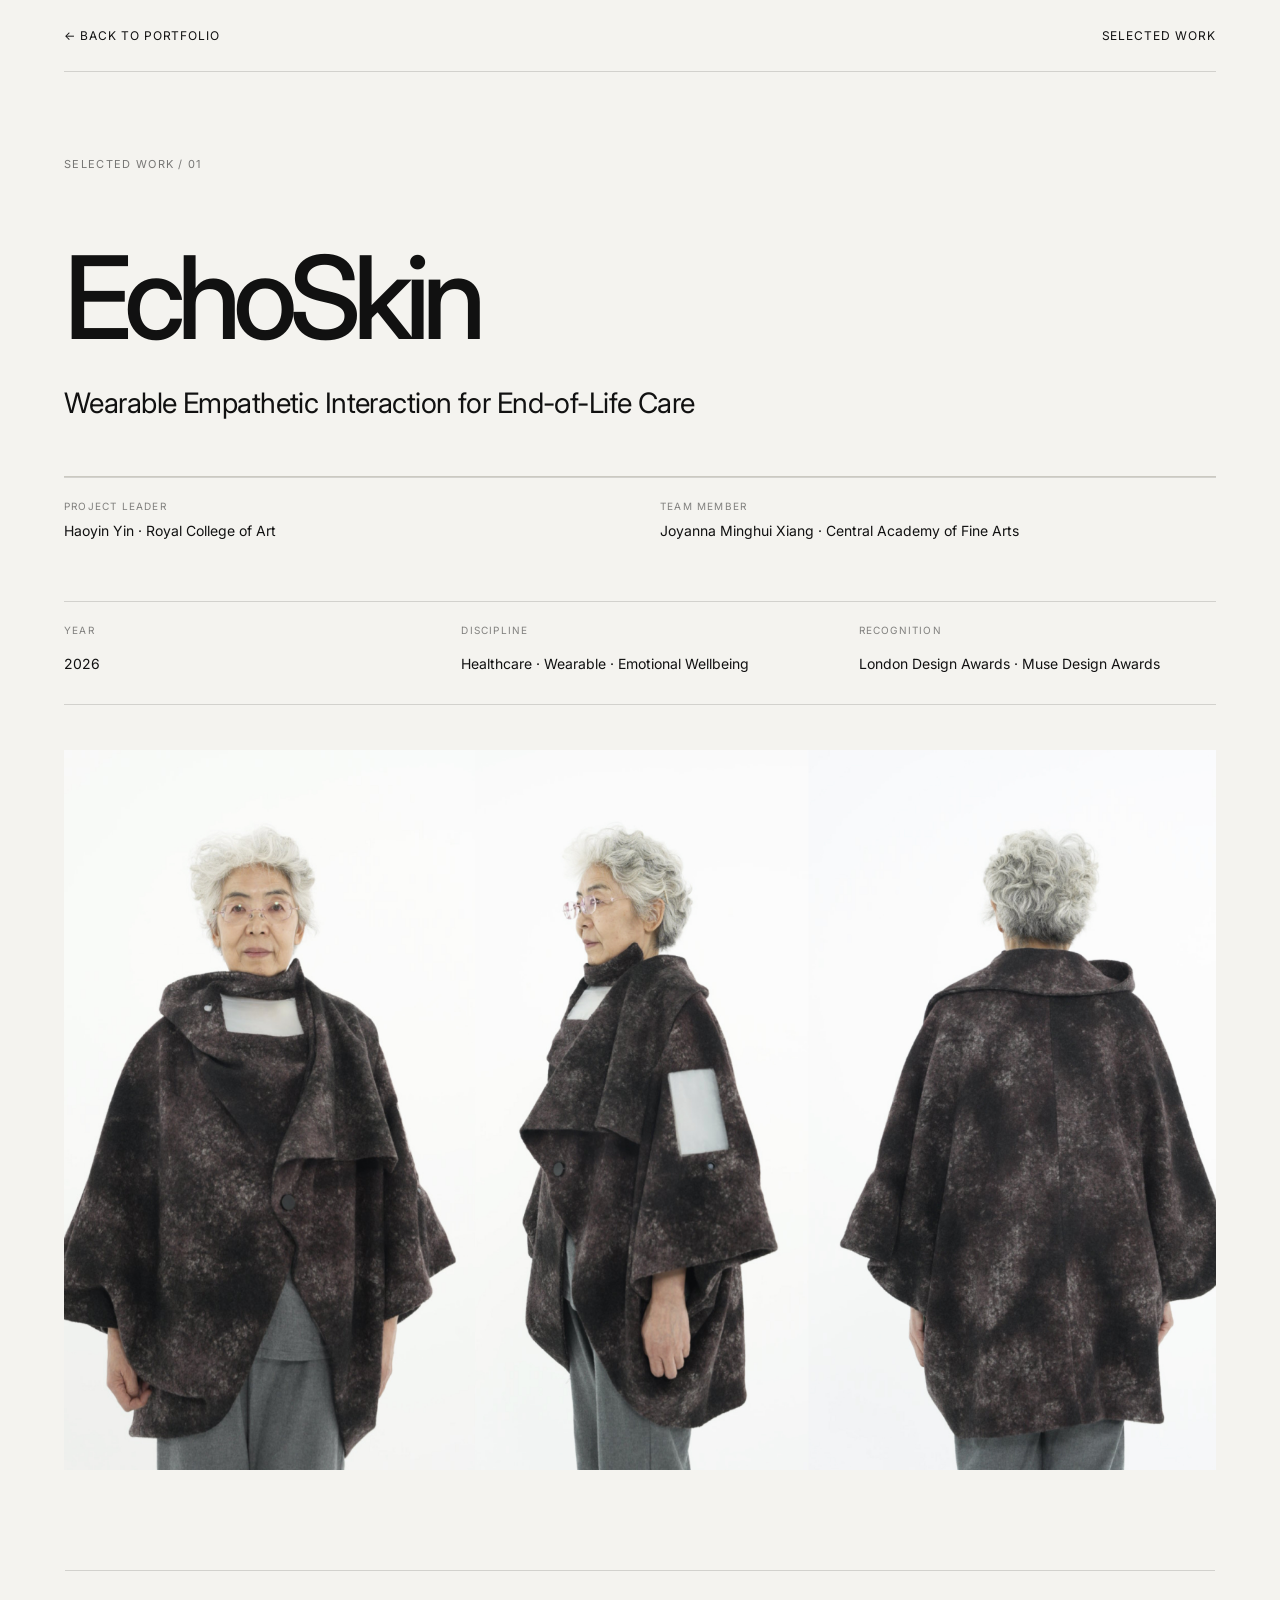
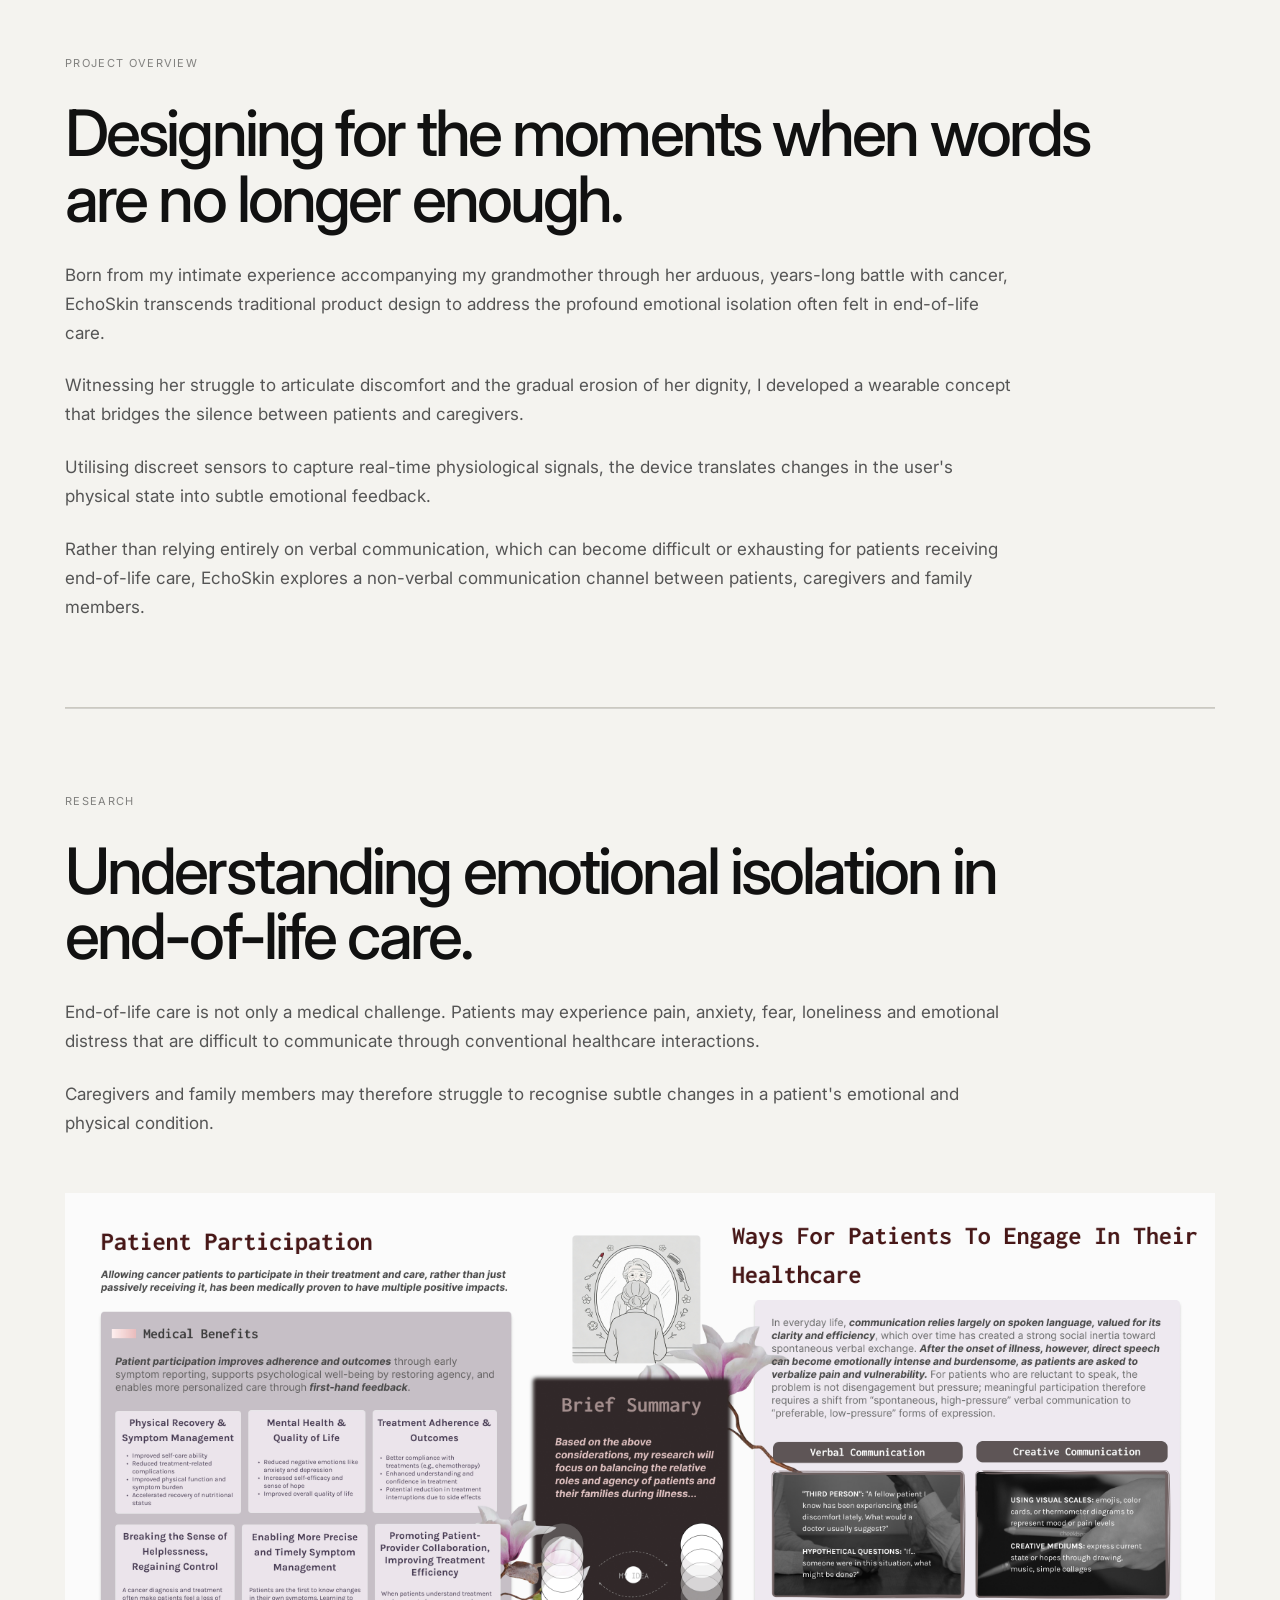
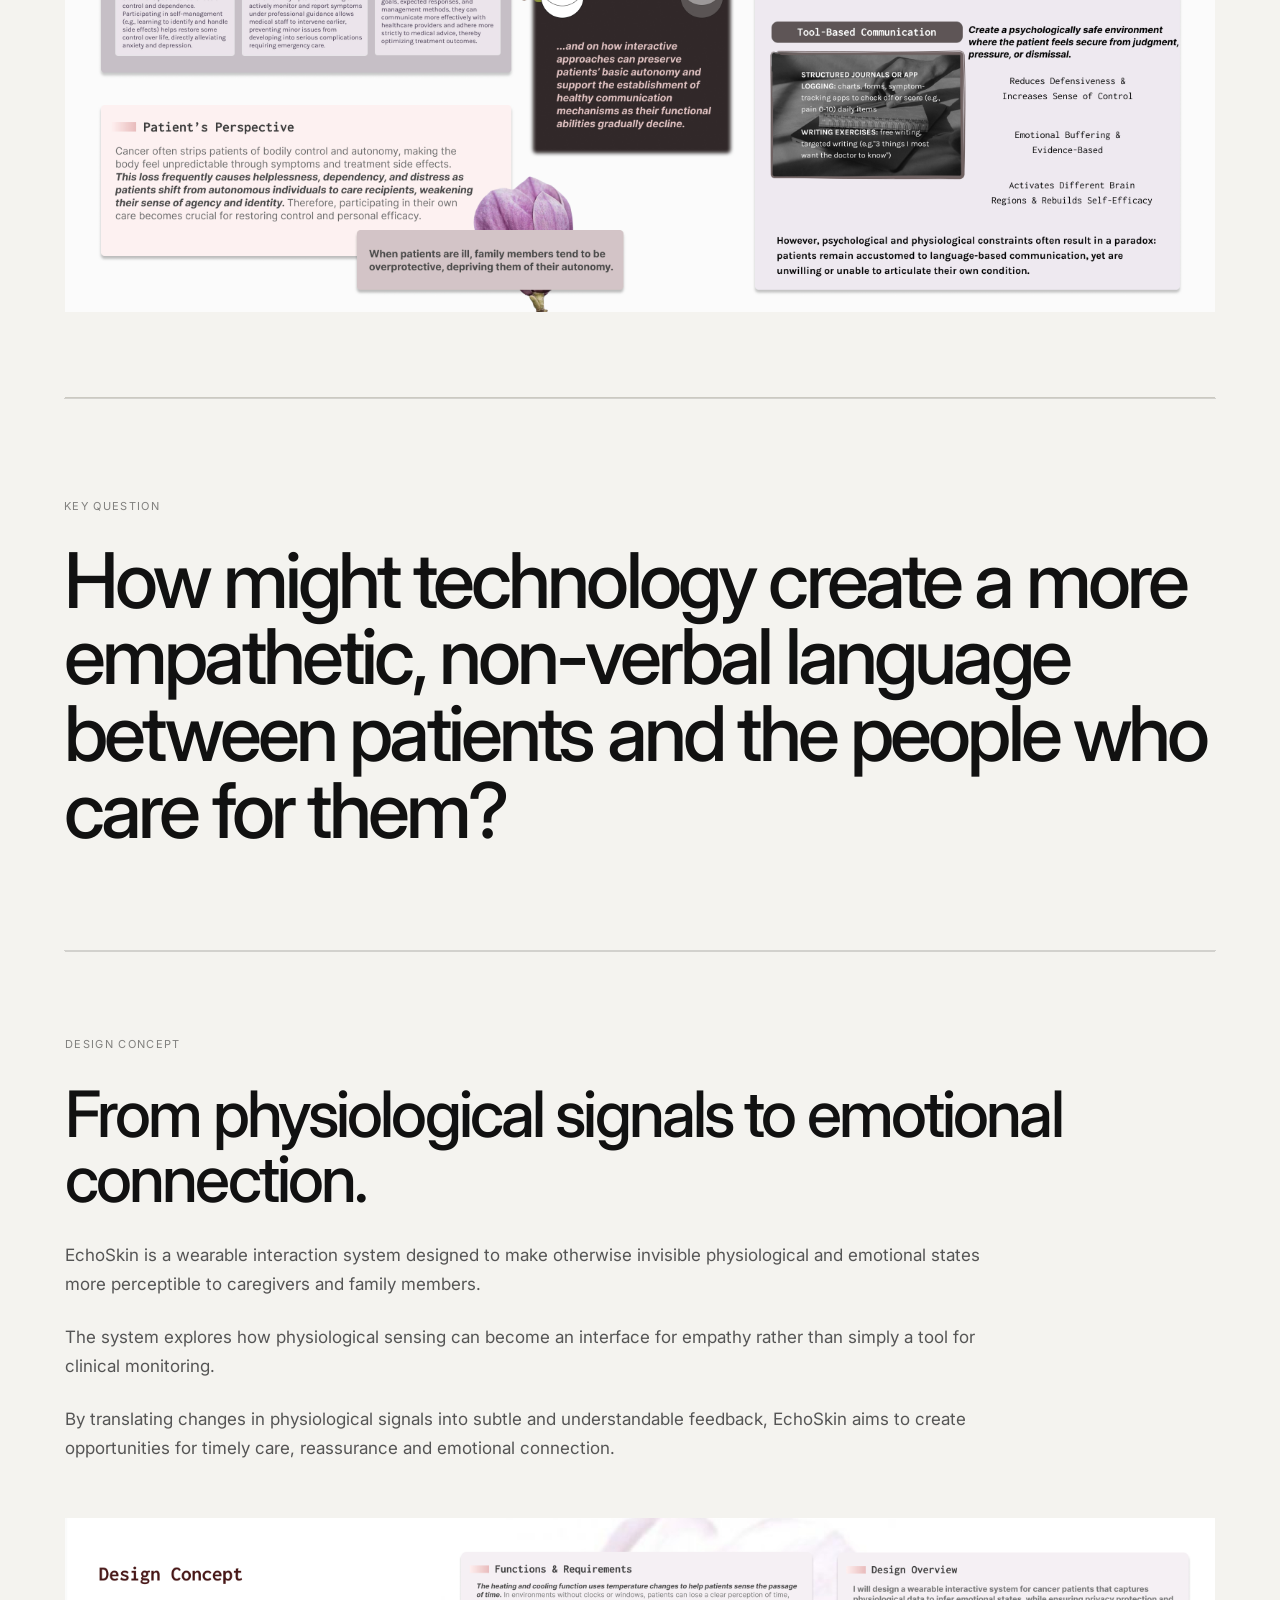
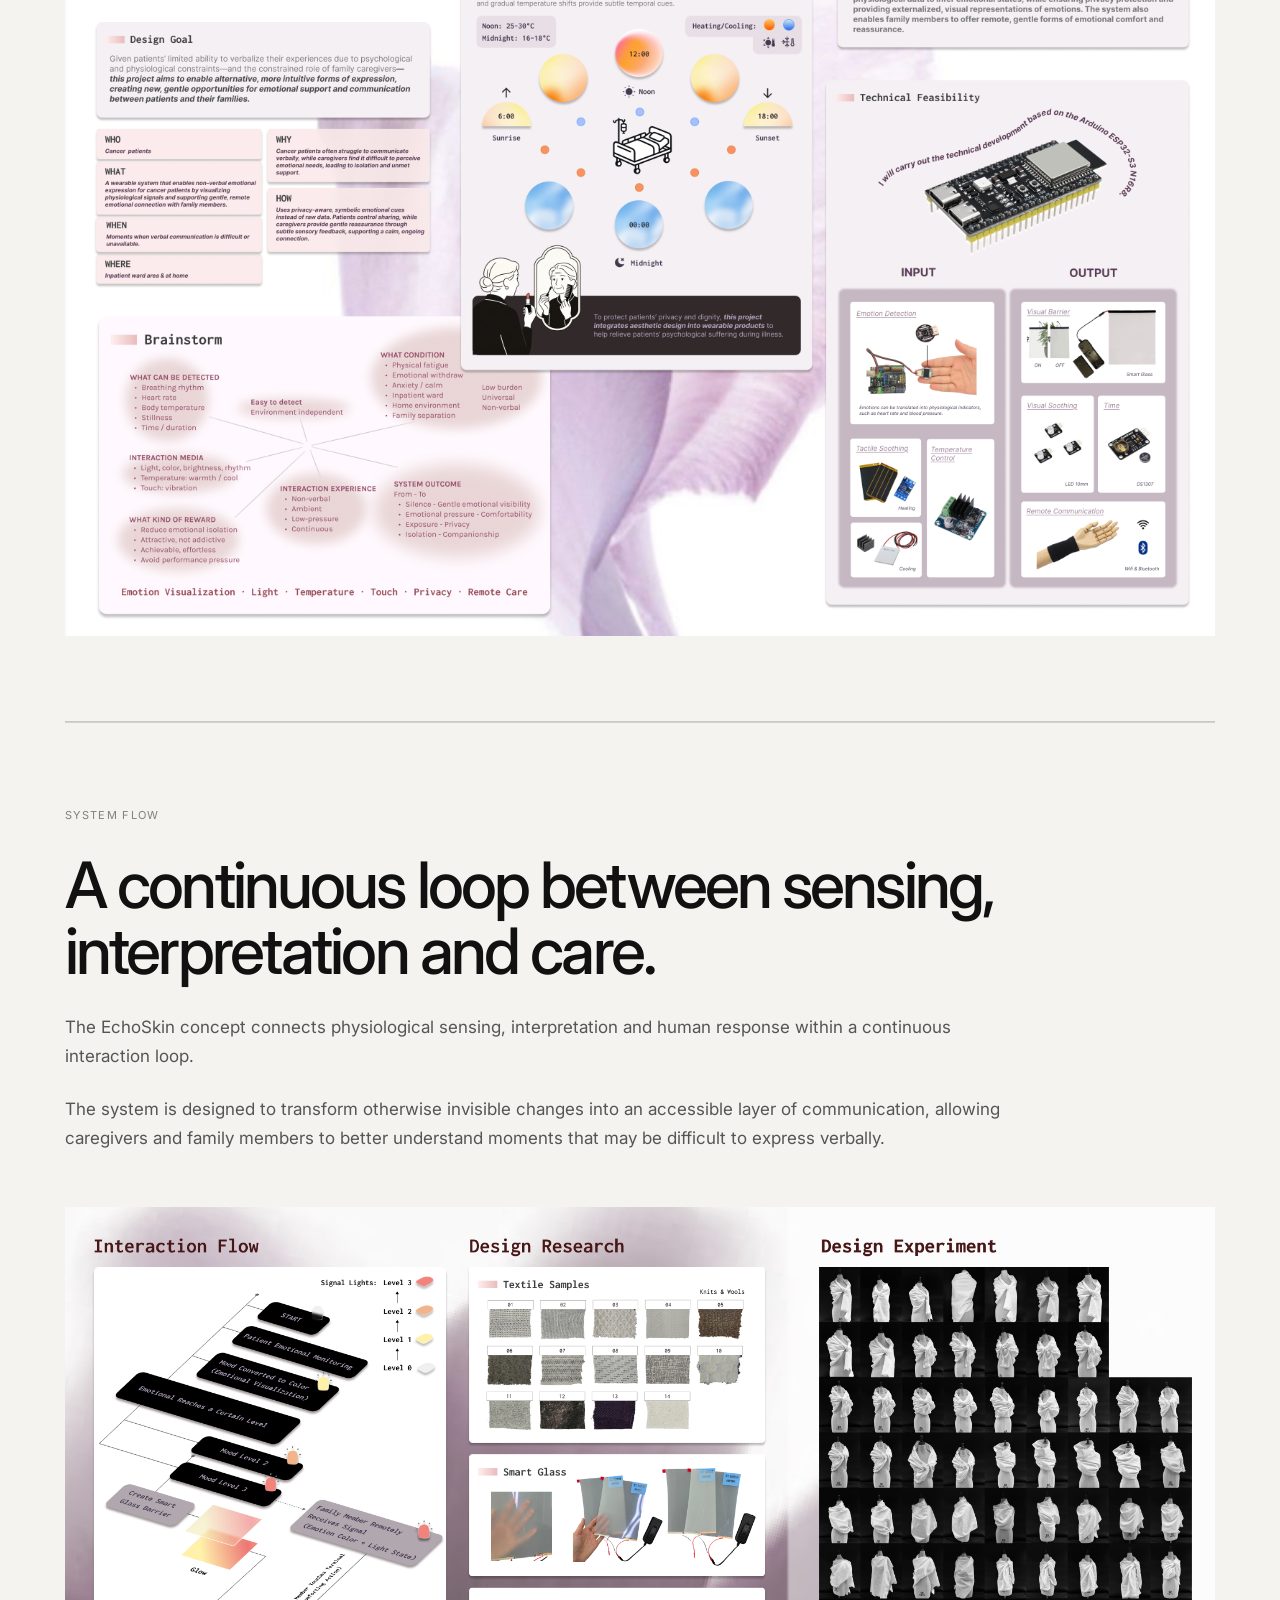
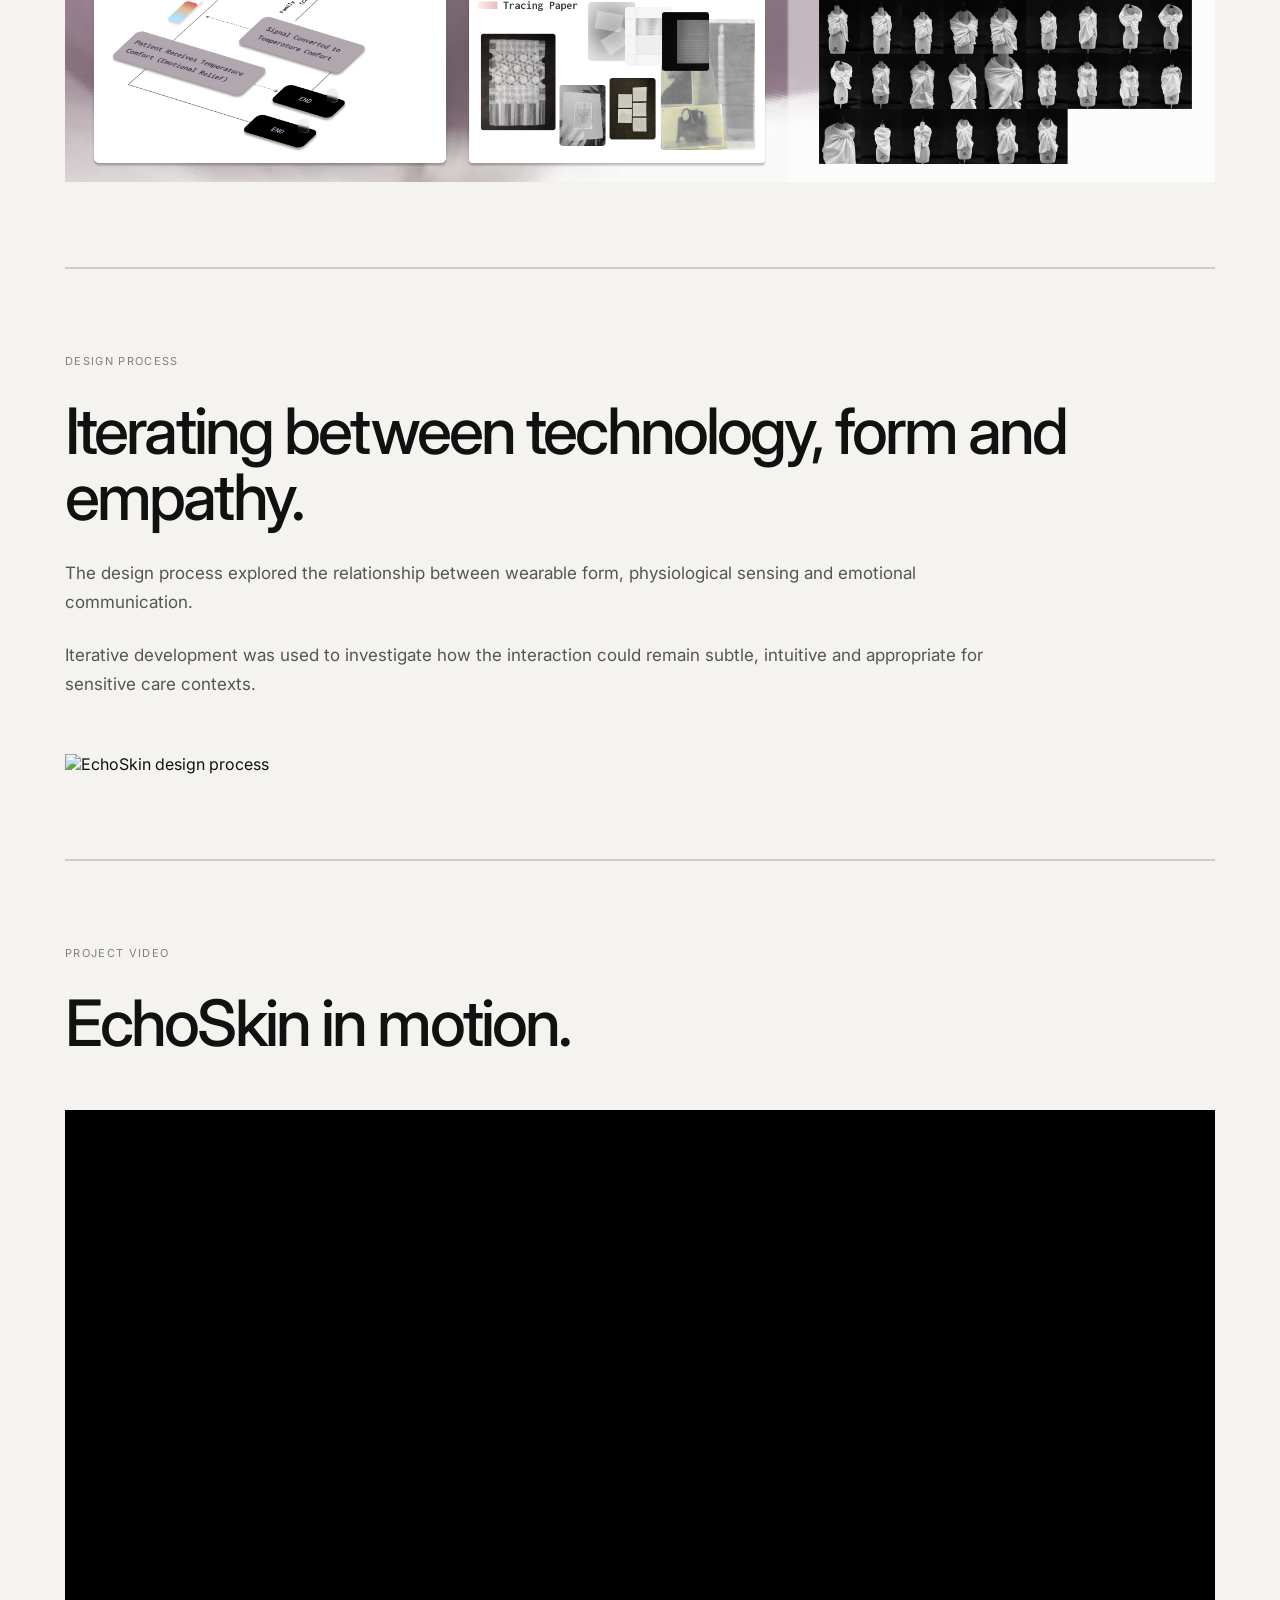
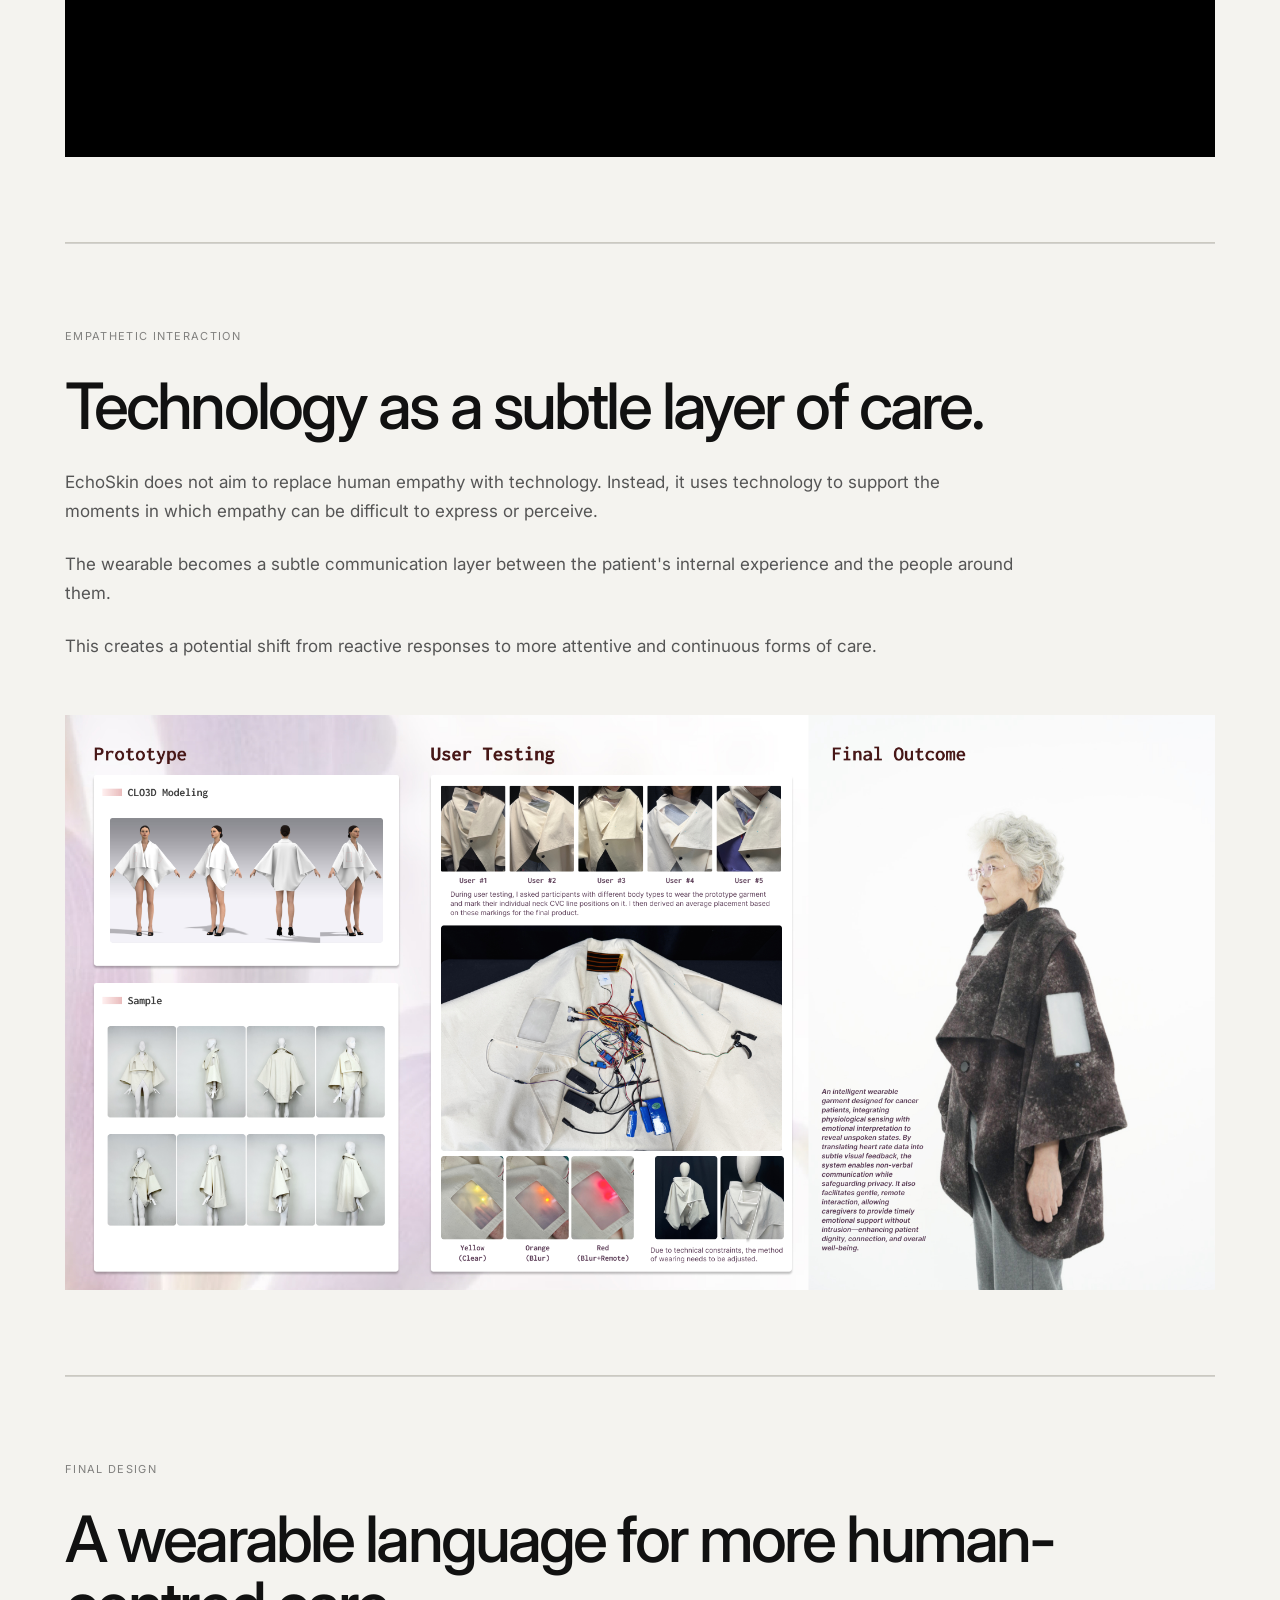
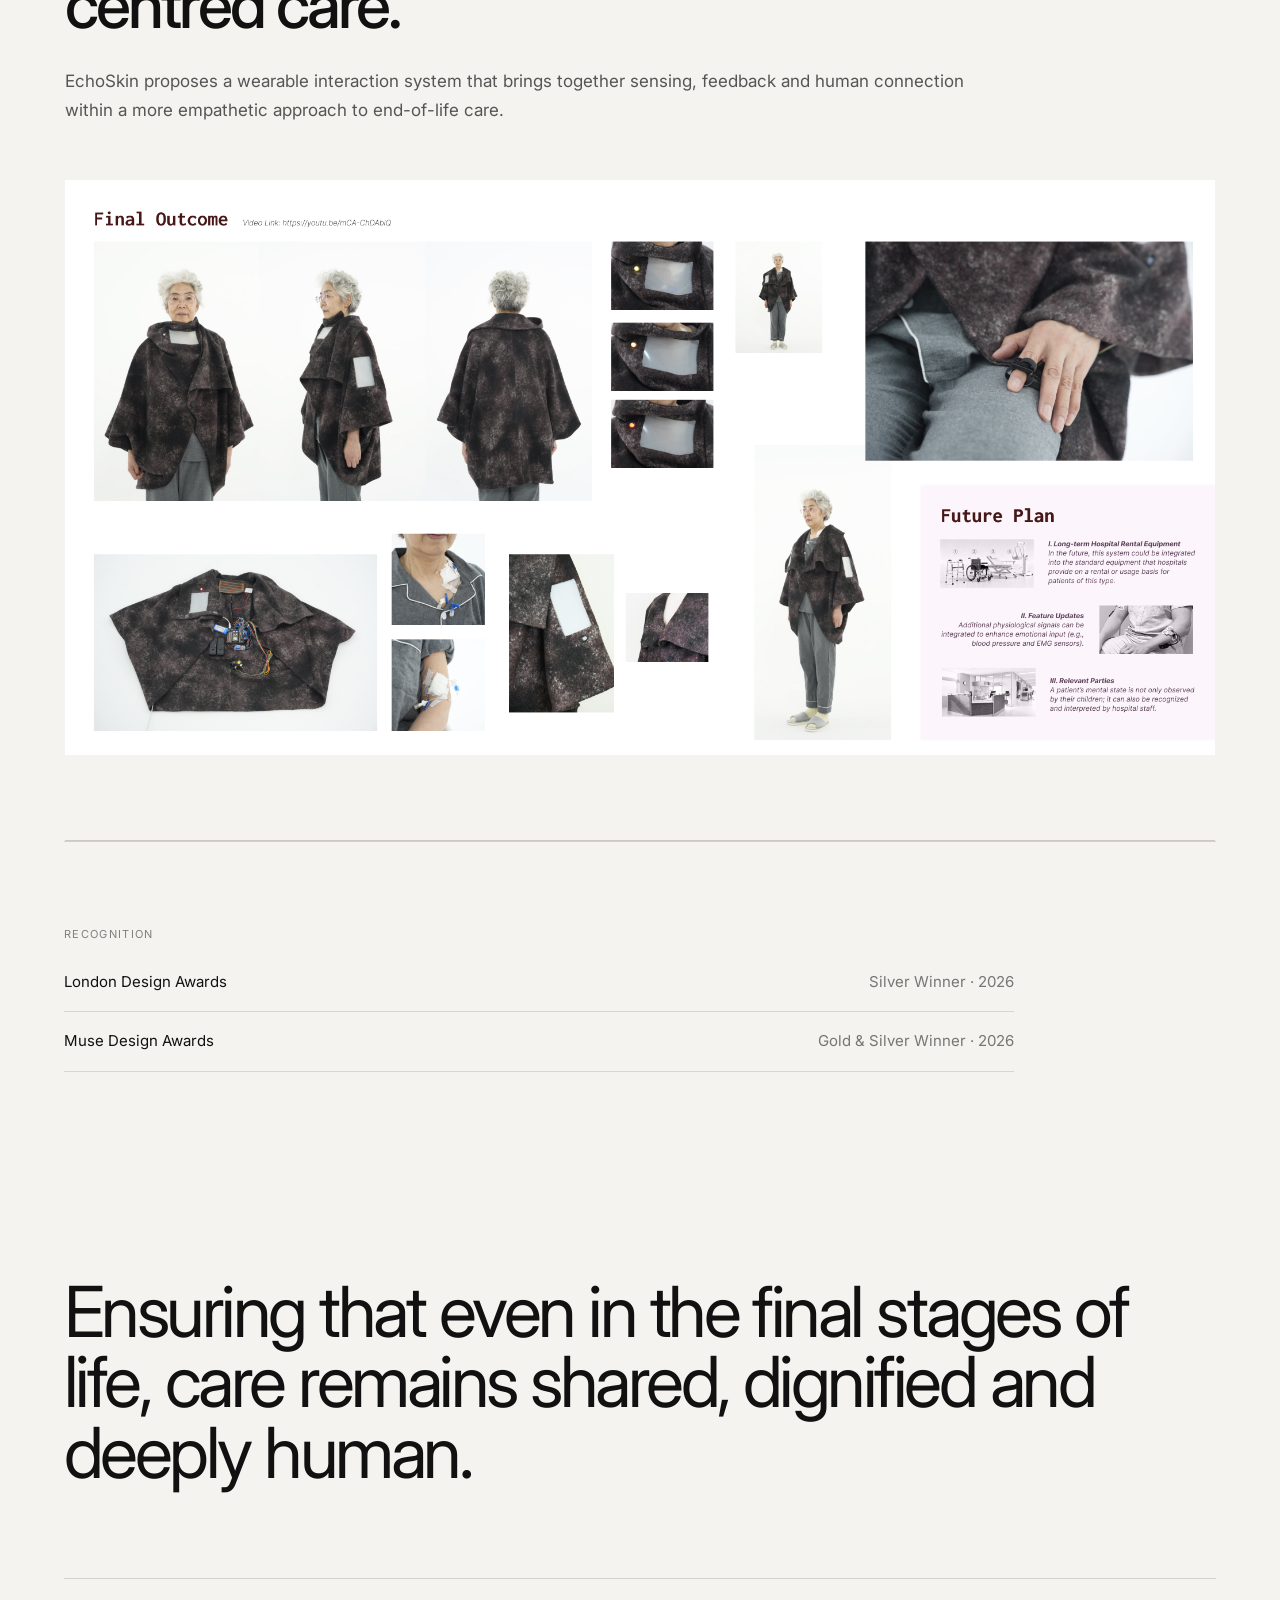
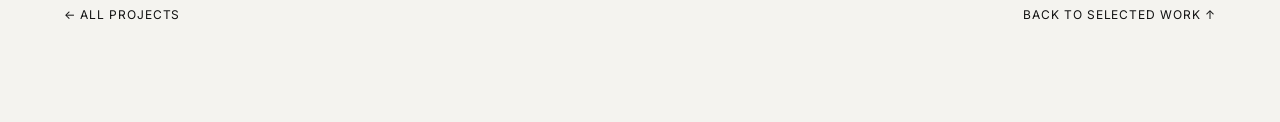
==== commit 18b11e95: "Update index.html" ====
--- a/echoskin/index.html
+++ b/echoskin/index.html
@@ -9,26 +9,30 @@
   <link rel="stylesheet" href="../styles.css">
 
   <style>
-    /* =========================================================
-       CASE STUDY — ECHOSKIN
+
+    /* =========================================================
+       ECHOSKIN CASE STUDY
        ========================================================= */
 
     .case-study {
+      width: 100%;
       max-width: 1400px;
       margin: 0 auto;
-      padding: 0 5vw 120px;
-    }
-
-    /* ---------------------------------------------------------
-       BACK NAVIGATION
-       --------------------------------------------------------- */
+      padding: 0 5vw 100px;
+      box-sizing: border-box;
+    }
+
+
+    /* =========================================================
+       NAVIGATION
+       ========================================================= */
 
     .case-nav {
       display: flex;
       justify-content: space-between;
       align-items: center;
 
-      padding: 28px 0 24px;
+      padding: 28px 0;
 
       border-bottom: 1px solid rgba(0,0,0,.14);
 
@@ -46,47 +50,56 @@
       opacity: .55;
     }
 
-    /* ---------------------------------------------------------
+
+    /* =========================================================
        HERO
-       --------------------------------------------------------- */
+       ========================================================= */
 
     .case-hero {
-      padding: 90px 0 70px;
+      padding: 85px 0 55px;
     }
 
     .case-kicker {
-      font-size: 12px;
+      margin-bottom: 25px;
+
+      font-size: 11px;
       text-transform: uppercase;
       letter-spacing: .12em;
-      margin-bottom: 28px;
+
       opacity: .55;
     }
 
     .case-title {
-      font-size: clamp(56px, 9vw, 150px);
+      margin: 0;
+
+      font-size: clamp(60px, 10vw, 150px);
       line-height: .88;
+
+      font-weight: 500;
       letter-spacing: -.055em;
-      font-weight: 500;
-      margin: 0;
     }
 
     .case-subtitle {
-      max-width: 700px;
-
-      margin-top: 38px;
-
-      font-size: clamp(20px, 2vw, 30px);
+      max-width: 800px;
+
+      margin: 35px 0 0;
+
+      font-size: clamp(20px, 2.2vw, 30px);
       line-height: 1.3;
+
       letter-spacing: -.02em;
     }
 
-    /* ---------------------------------------------------------
+
+    /* =========================================================
        PROJECT TEAM
-       --------------------------------------------------------- */
+       ========================================================= */
 
     .case-team {
       display: grid;
+
       grid-template-columns: repeat(2, minmax(0, 1fr));
+
       gap: 40px;
 
       padding-top: 22px;
@@ -97,14 +110,14 @@
 
     .case-team-item span {
       display: block;
+
+      margin-bottom: 8px;
 
       font-size: 10px;
       text-transform: uppercase;
       letter-spacing: .12em;
 
       opacity: .5;
-
-      margin-bottom: 8px;
     }
 
     .case-team-item p {
@@ -114,13 +127,16 @@
       line-height: 1.5;
     }
 
-    /* ---------------------------------------------------------
+
+    /* =========================================================
        PROJECT META
-       --------------------------------------------------------- */
+       ========================================================= */
 
     .case-meta {
       display: grid;
+
       grid-template-columns: repeat(3, minmax(0, 1fr));
+
       gap: 40px;
 
       padding: 22px 0 30px;
@@ -131,14 +147,14 @@
 
     .case-meta-item span {
       display: block;
+
+      margin-bottom: 8px;
 
       font-size: 10px;
       text-transform: uppercase;
       letter-spacing: .12em;
 
       opacity: .5;
-
-      margin-bottom: 8px;
     }
 
     .case-meta-item p {
@@ -148,35 +164,43 @@
       line-height: 1.5;
     }
 
-    /* ---------------------------------------------------------
-       FULL WIDTH IMAGE
-       --------------------------------------------------------- */
+
+    /* =========================================================
+       MAIN IMAGES
+       ========================================================= */
 
     .case-image {
       width: 100%;
-      margin: 0 0 100px;
+      margin: 45px 0 100px;
     }
 
     .case-image img {
+      display: block;
+
       width: 100%;
       height: auto;
-      display: block;
-    }
-
-    /* ---------------------------------------------------------
-       CONTENT SECTIONS
-       --------------------------------------------------------- */
+
+      object-fit: cover;
+    }
+
+
+    /* =========================================================
+       CONTENT
+       IMPORTANT:
+       Keep the original full-width editorial layout.
+       ========================================================= */
 
     .case-section {
-      display: grid;
-      grid-template-columns: 1fr 2fr;
-      gap: 70px;
+      width: 100%;
 
       padding: 85px 0;
+
       border-top: 1px solid rgba(0,0,0,.14);
     }
 
     .case-section-label {
+      margin-bottom: 30px;
+
       font-size: 11px;
       text-transform: uppercase;
       letter-spacing: .12em;
@@ -185,21 +209,26 @@
     }
 
     .case-section-content {
-      max-width: 820px;
+      width: 100%;
+      max-width: 100%;
     }
 
     .case-section-content h2 {
-      margin: 0 0 28px;
-
-      font-size: clamp(32px, 4vw, 58px);
-      line-height: 1;
-      letter-spacing: -.04em;
+      max-width: 1050px;
+
+      margin: 0 0 30px;
+
+      font-size: clamp(34px, 5vw, 68px);
+      line-height: 1.02;
 
       font-weight: 500;
+      letter-spacing: -.045em;
     }
 
     .case-section-content p {
-      margin: 0 0 22px;
+      max-width: 950px;
+
+      margin: 0 0 24px;
 
       font-size: 17px;
       line-height: 1.7;
@@ -209,80 +238,93 @@
       margin-bottom: 0;
     }
 
-    /* ---------------------------------------------------------
-       IMAGE INSIDE CONTENT
-       --------------------------------------------------------- */
+
+    /* =========================================================
+       CONTENT IMAGES
+       ========================================================= */
 
     .case-content-image {
       width: 100%;
+
       margin-top: 55px;
     }
 
     .case-content-image img {
+      display: block;
+
       width: 100%;
       height: auto;
-      display: block;
-    }
-
-    /* ---------------------------------------------------------
+
+      object-fit: cover;
+    }
+
+
+    /* =========================================================
        KEY QUESTION
-       --------------------------------------------------------- */
+       ========================================================= */
 
     .case-question {
-      padding: 110px 0;
+      width: 100%;
+
+      padding: 100px 0;
 
       border-top: 1px solid rgba(0,0,0,.14);
       border-bottom: 1px solid rgba(0,0,0,.14);
     }
 
     .case-question-label {
+      margin-bottom: 30px;
+
       font-size: 11px;
       text-transform: uppercase;
       letter-spacing: .12em;
 
       opacity: .5;
-
-      margin-bottom: 30px;
     }
 
     .case-question h2 {
-      max-width: 1100px;
+      max-width: 1150px;
 
       margin: 0;
 
       font-size: clamp(38px, 6vw, 88px);
       line-height: 1;
+
+      font-weight: 500;
       letter-spacing: -.05em;
-
-      font-weight: 500;
-    }
-
-    /* ---------------------------------------------------------
+    }
+
+
+    /* =========================================================
        VIDEO
-       --------------------------------------------------------- */
+       ========================================================= */
 
     .case-video {
       width: 100%;
+
       margin-top: 55px;
+
       aspect-ratio: 16 / 9;
+
       background: #000;
     }
 
     .case-video iframe {
+      display: block;
+
       width: 100%;
       height: 100%;
+
       border: 0;
-      display: block;
-    }
-
-    /* ---------------------------------------------------------
+    }
+
+
+    /* =========================================================
        RECOGNITION
-       --------------------------------------------------------- */
+       ========================================================= */
 
     .case-recognition {
-      display: grid;
-      grid-template-columns: 1fr 2fr;
-      gap: 70px;
+      width: 100%;
 
       padding: 85px 0;
 
@@ -290,6 +332,8 @@
     }
 
     .case-recognition-label {
+      margin-bottom: 30px;
+
       font-size: 11px;
       text-transform: uppercase;
       letter-spacing: .12em;
@@ -298,12 +342,15 @@
     }
 
     .case-recognition-list {
-      max-width: 820px;
+      width: 100%;
+      max-width: 950px;
     }
 
     .recognition-item {
       display: flex;
       justify-content: space-between;
+      align-items: baseline;
+
       gap: 30px;
 
       padding: 18px 0;
@@ -323,27 +370,30 @@
       white-space: nowrap;
     }
 
-    /* ---------------------------------------------------------
+
+    /* =========================================================
        CLOSING STATEMENT
-       --------------------------------------------------------- */
+       ========================================================= */
 
     .case-closing {
-      padding: 120px 0 80px;
+      padding: 120px 0 90px;
     }
 
     .case-closing p {
-      max-width: 1050px;
+      max-width: 1150px;
 
       margin: 0;
 
-      font-size: clamp(34px, 5vw, 72px);
-      line-height: 1.02;
-      letter-spacing: -.045em;
-    }
-
-    /* ---------------------------------------------------------
-       FOOTER NAV
-       --------------------------------------------------------- */
+      font-size: clamp(36px, 5.5vw, 78px);
+      line-height: 1;
+
+      letter-spacing: -.05em;
+    }
+
+
+    /* =========================================================
+       FOOTER NAVIGATION
+       ========================================================= */
 
     .case-footer-nav {
       display: flex;
@@ -368,63 +418,102 @@
       opacity: .55;
     }
 
-    /* ---------------------------------------------------------
+
+    /* =========================================================
        RESPONSIVE
-       --------------------------------------------------------- */
+       ========================================================= */
 
     @media (max-width: 800px) {
 
       .case-study {
-        padding: 0 6vw 80px;
+        padding: 0 6vw 70px;
+      }
+
+      .case-nav {
+        padding: 22px 0;
       }
 
       .case-hero {
-        padding: 60px 0 50px;
+        padding: 60px 0 45px;
+      }
+
+      .case-title {
+        font-size: clamp(58px, 18vw, 100px);
+      }
+
+      .case-subtitle {
+        margin-top: 28px;
+
+        font-size: 20px;
       }
 
       .case-team {
         grid-template-columns: 1fr;
-        gap: 24px;
+
+        gap: 25px;
       }
 
       .case-meta {
         grid-template-columns: 1fr;
+
         gap: 25px;
       }
 
+      .case-image {
+        margin: 35px 0 70px;
+      }
+
       .case-section {
-        grid-template-columns: 1fr;
-        gap: 30px;
-
         padding: 60px 0;
       }
 
+      .case-section-content h2 {
+        font-size: clamp(34px, 10vw, 52px);
+      }
+
+      .case-section-content p {
+        font-size: 16px;
+        line-height: 1.65;
+      }
+
+      .case-content-image {
+        margin-top: 40px;
+      }
+
+      .case-question {
+        padding: 70px 0;
+      }
+
+      .case-question h2 {
+        font-size: clamp(38px, 11vw, 60px);
+      }
+
       .case-recognition {
-        grid-template-columns: 1fr;
-        gap: 30px;
-
         padding: 60px 0;
       }
 
-      .case-question {
-        padding: 75px 0;
+      .recognition-item {
+        flex-direction: column;
+
+        align-items: flex-start;
+
+        gap: 5px;
       }
 
       .case-closing {
         padding: 80px 0 60px;
       }
 
-      .recognition-item {
-        flex-direction: column;
-        gap: 5px;
-      }
-
       .case-footer-nav {
         flex-direction: column;
+
         align-items: flex-start;
-        gap: 15px;
-      }
-    }
+
+        gap: 16px;
+      }
+
+    }
+
   </style>
 </head>
 
@@ -433,8 +522,9 @@
 
   <main class="case-study">
 
-    <!-- =======================================================
-         BACK NAVIGATION
+
+    <!-- =======================================================
+         NAVIGATION
          ======================================================= -->
 
     <nav class="case-nav">
@@ -801,6 +891,7 @@
         <h2>
           EchoSkin in motion.
         </h2>
+
 
         <div class="case-video">
 
@@ -970,15 +1061,12 @@
 
     </nav>
 
+
   </main>
 
 
-  <!-- =========================================================
-       YEAR
-       ========================================================= -->
-
   <script>
-    document.querySelectorAll("[data-year]").forEach(el => {
+    document.querySelectorAll("[data-year]").forEach(function(el) {
       el.textContent = new Date().getFullYear();
     });
   </script>
